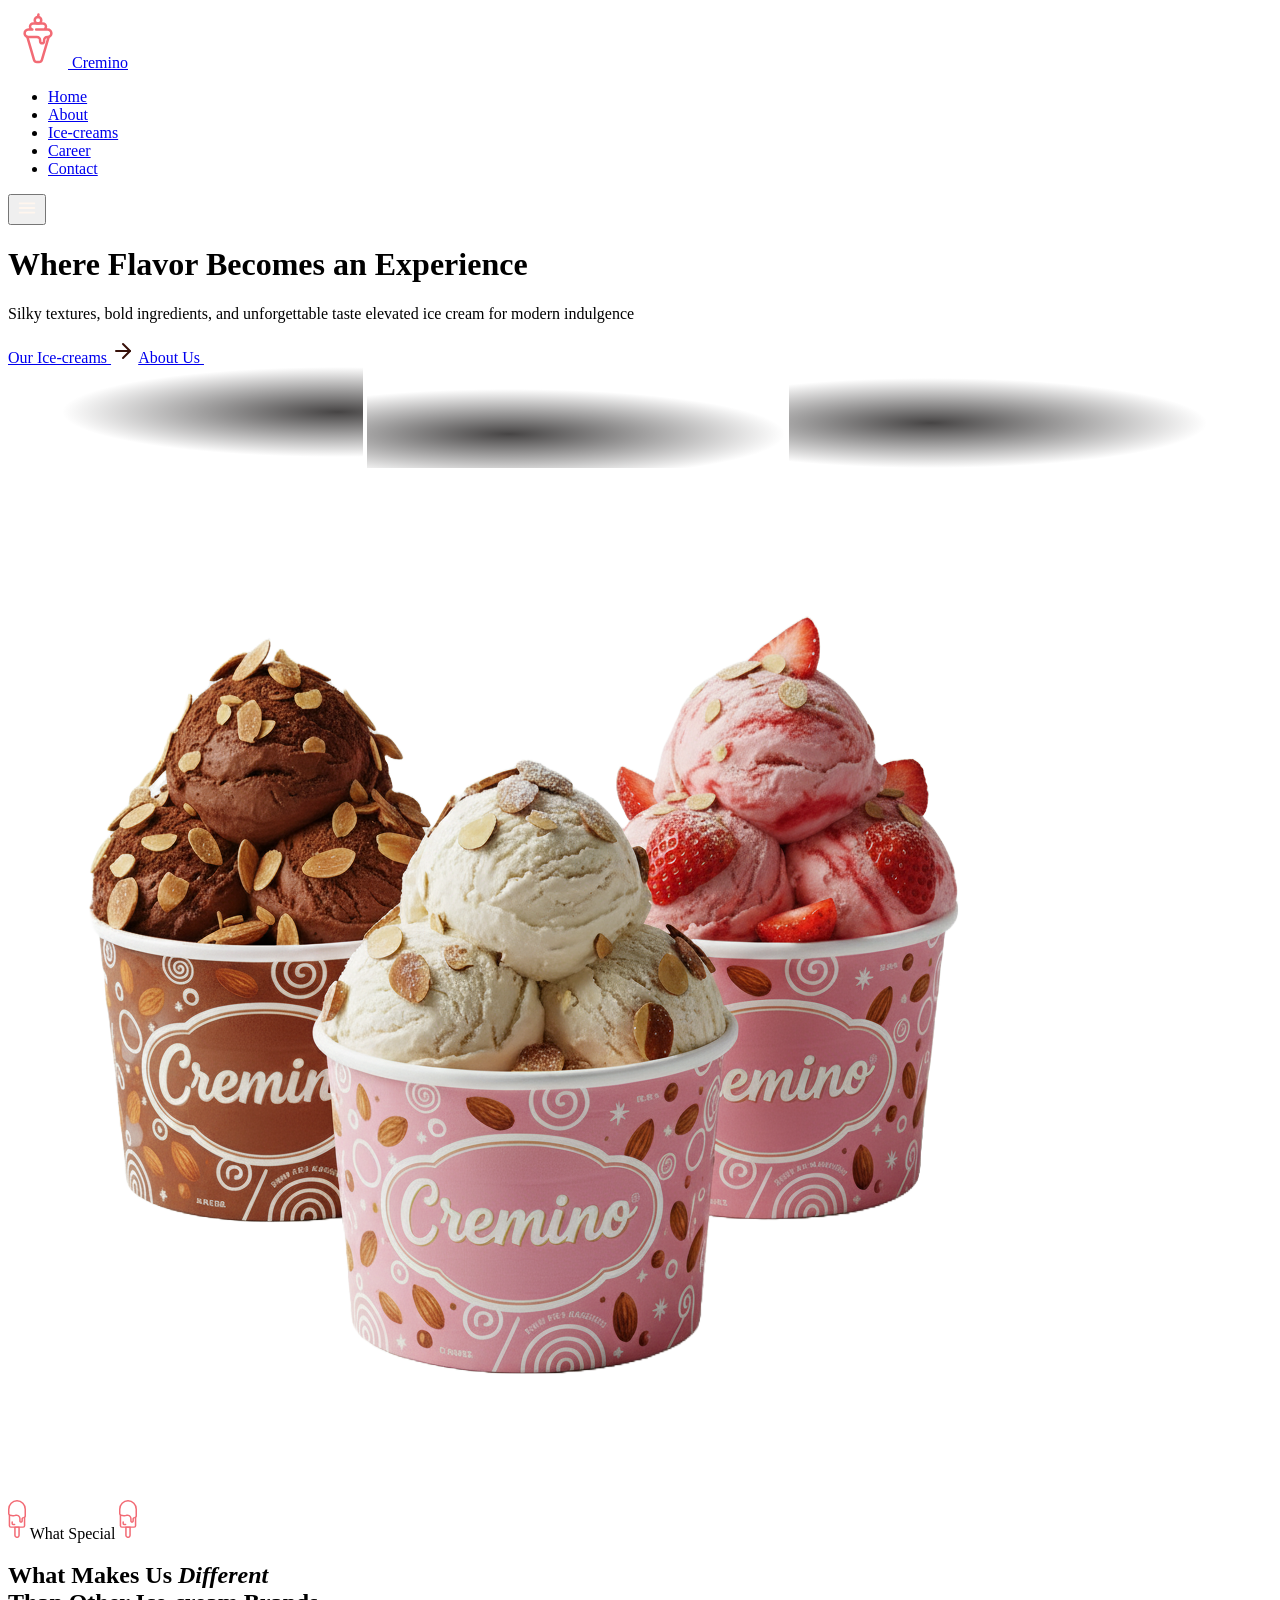
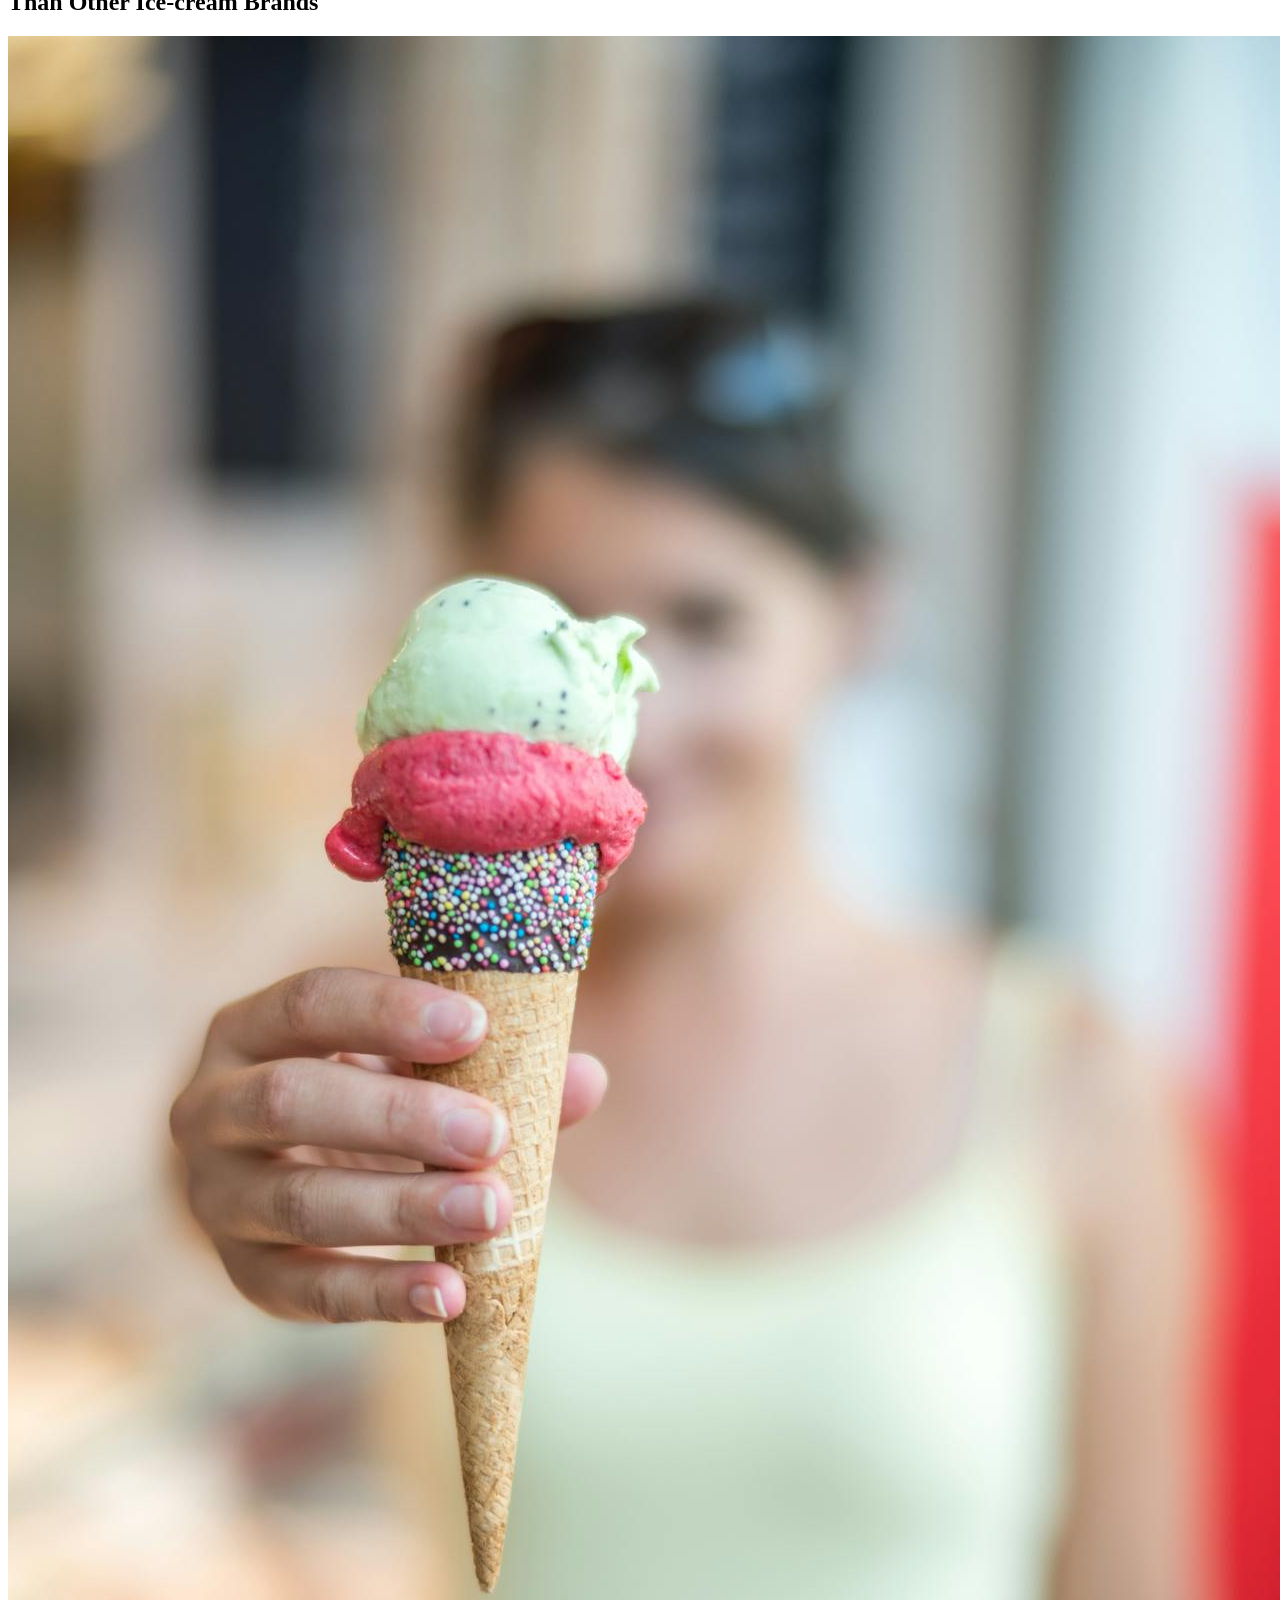
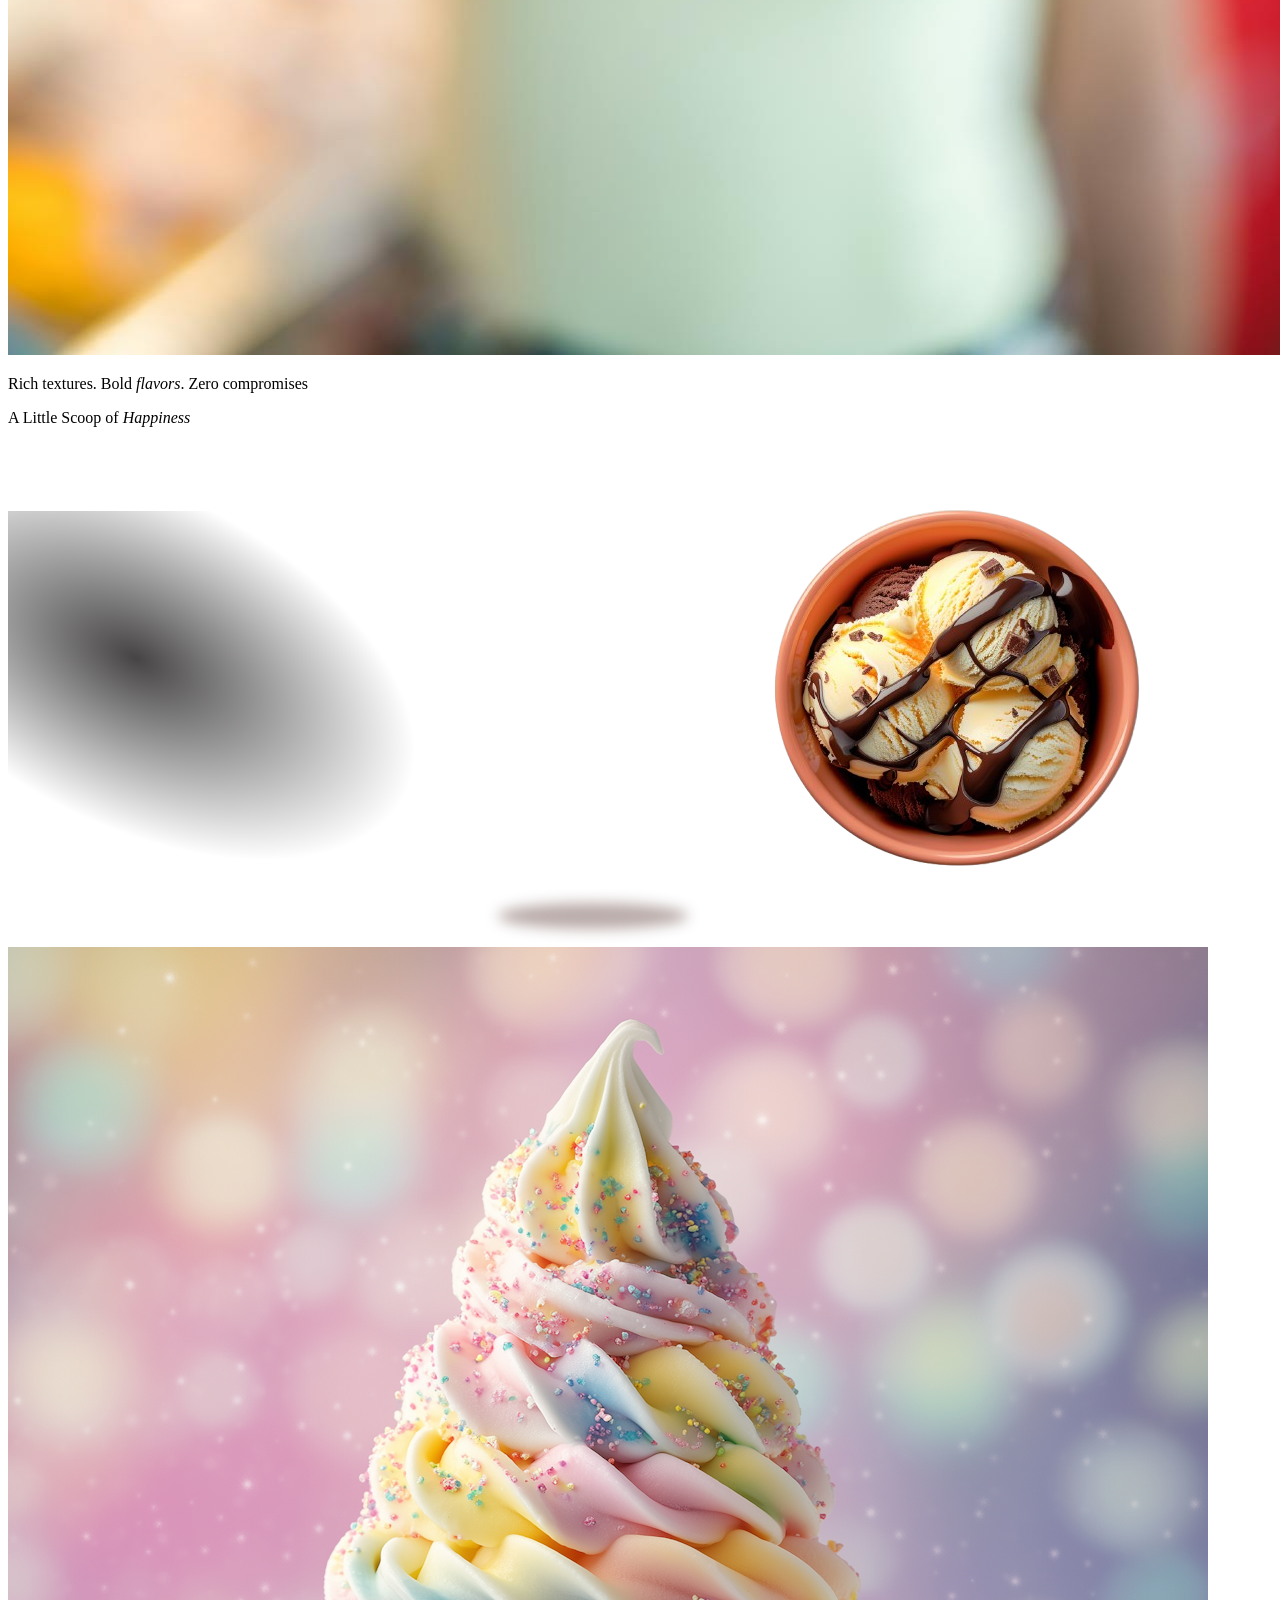
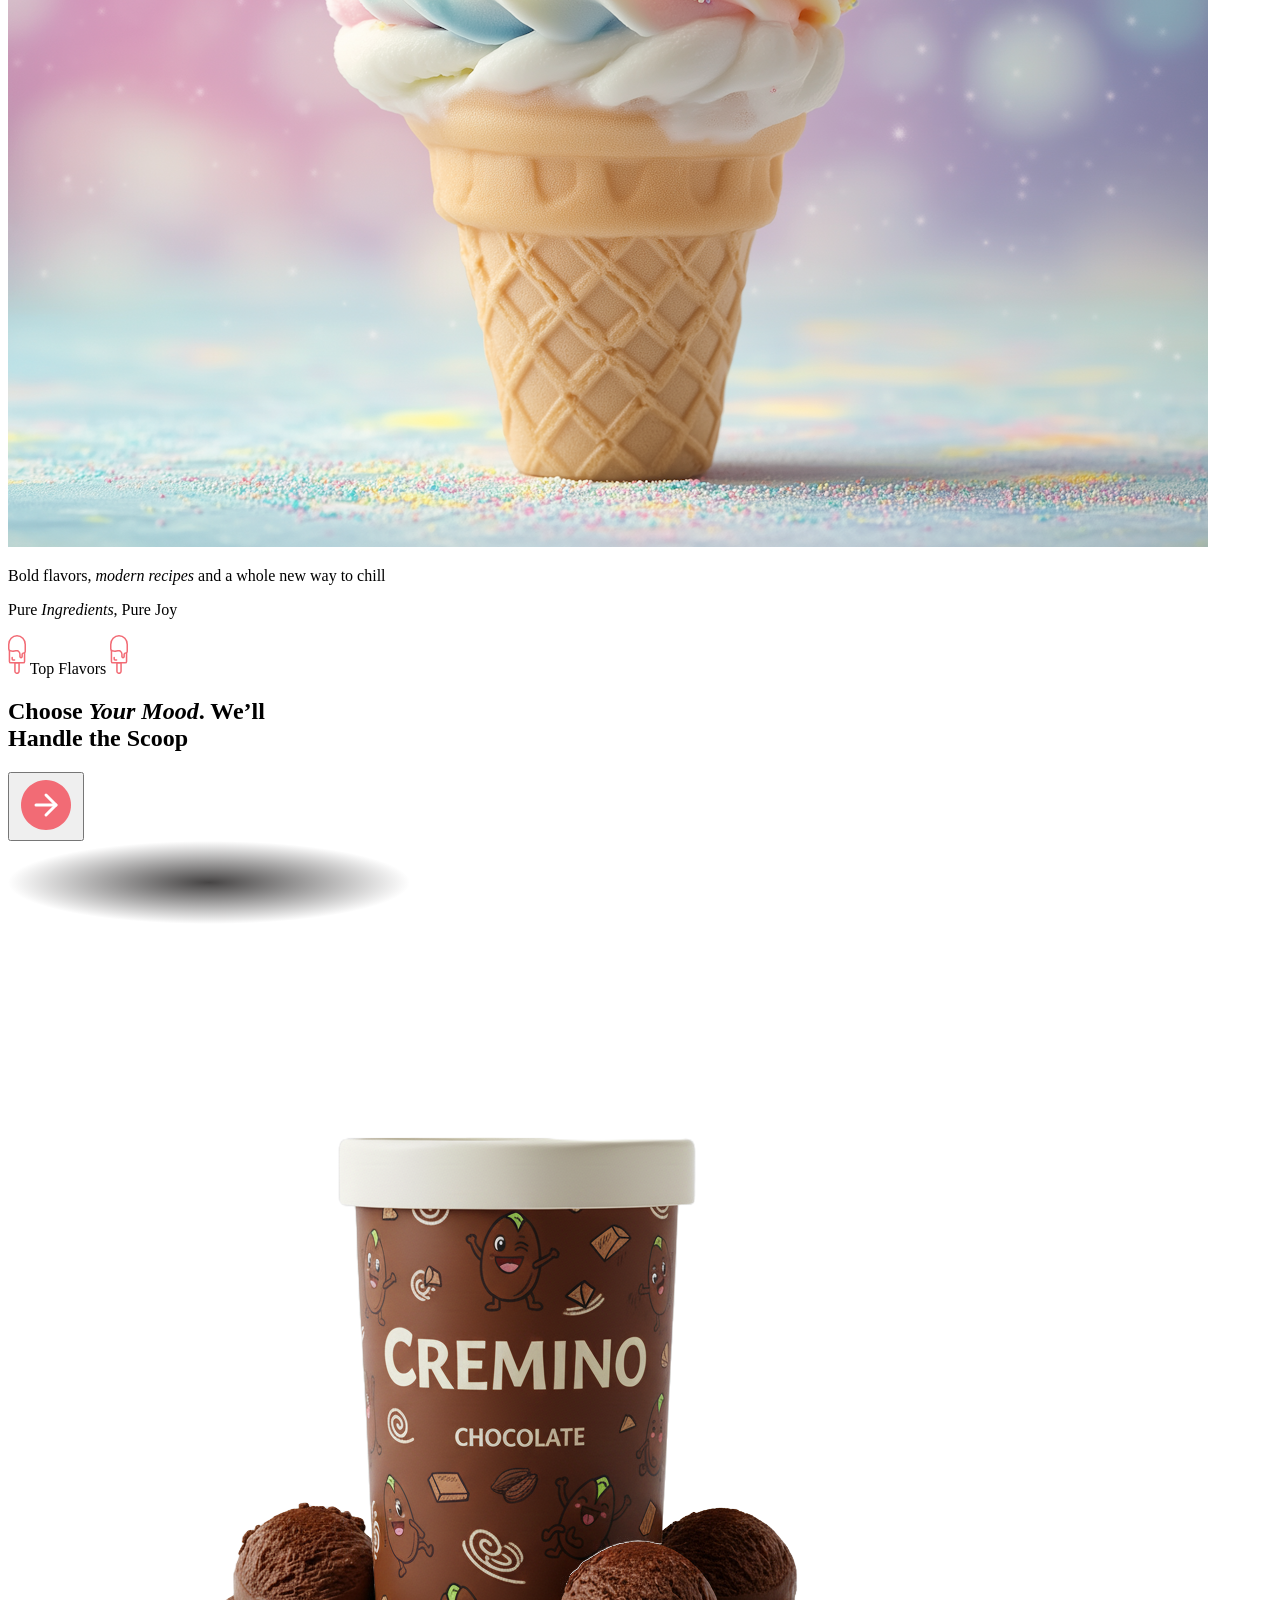
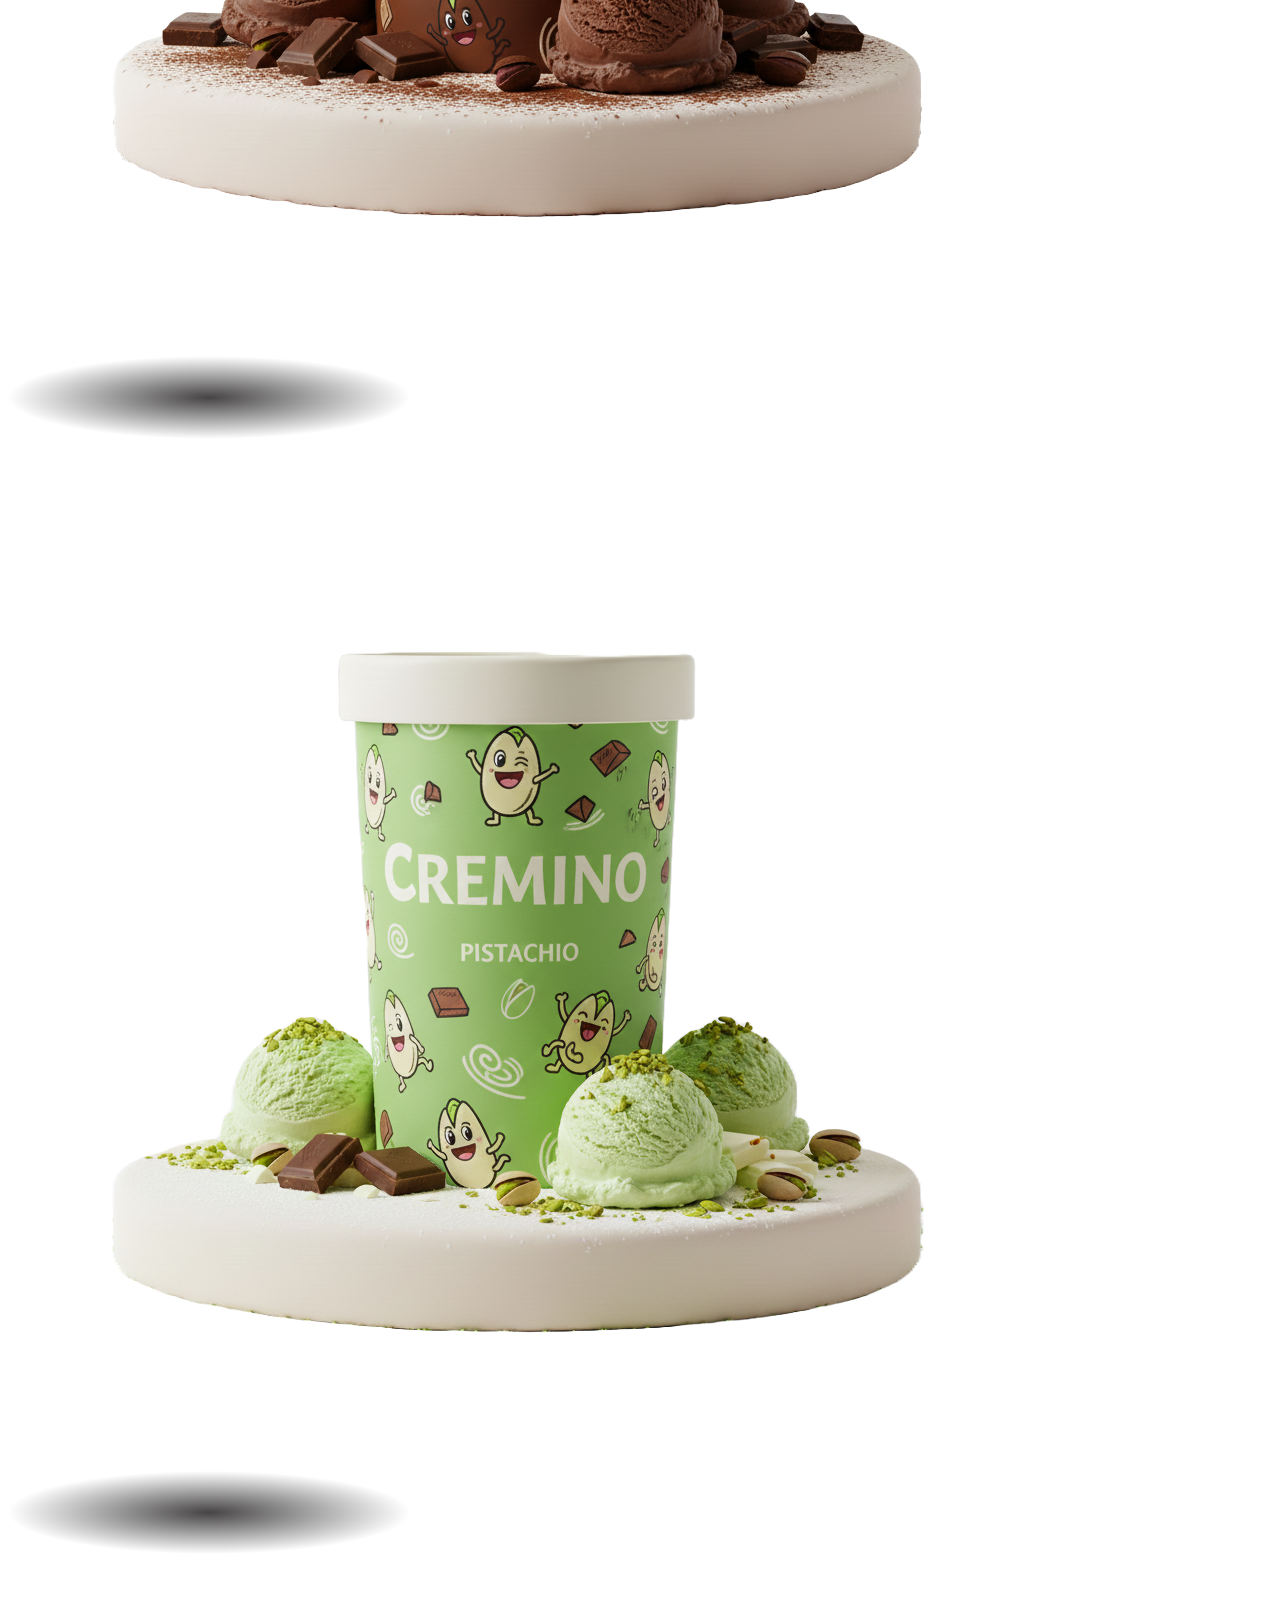
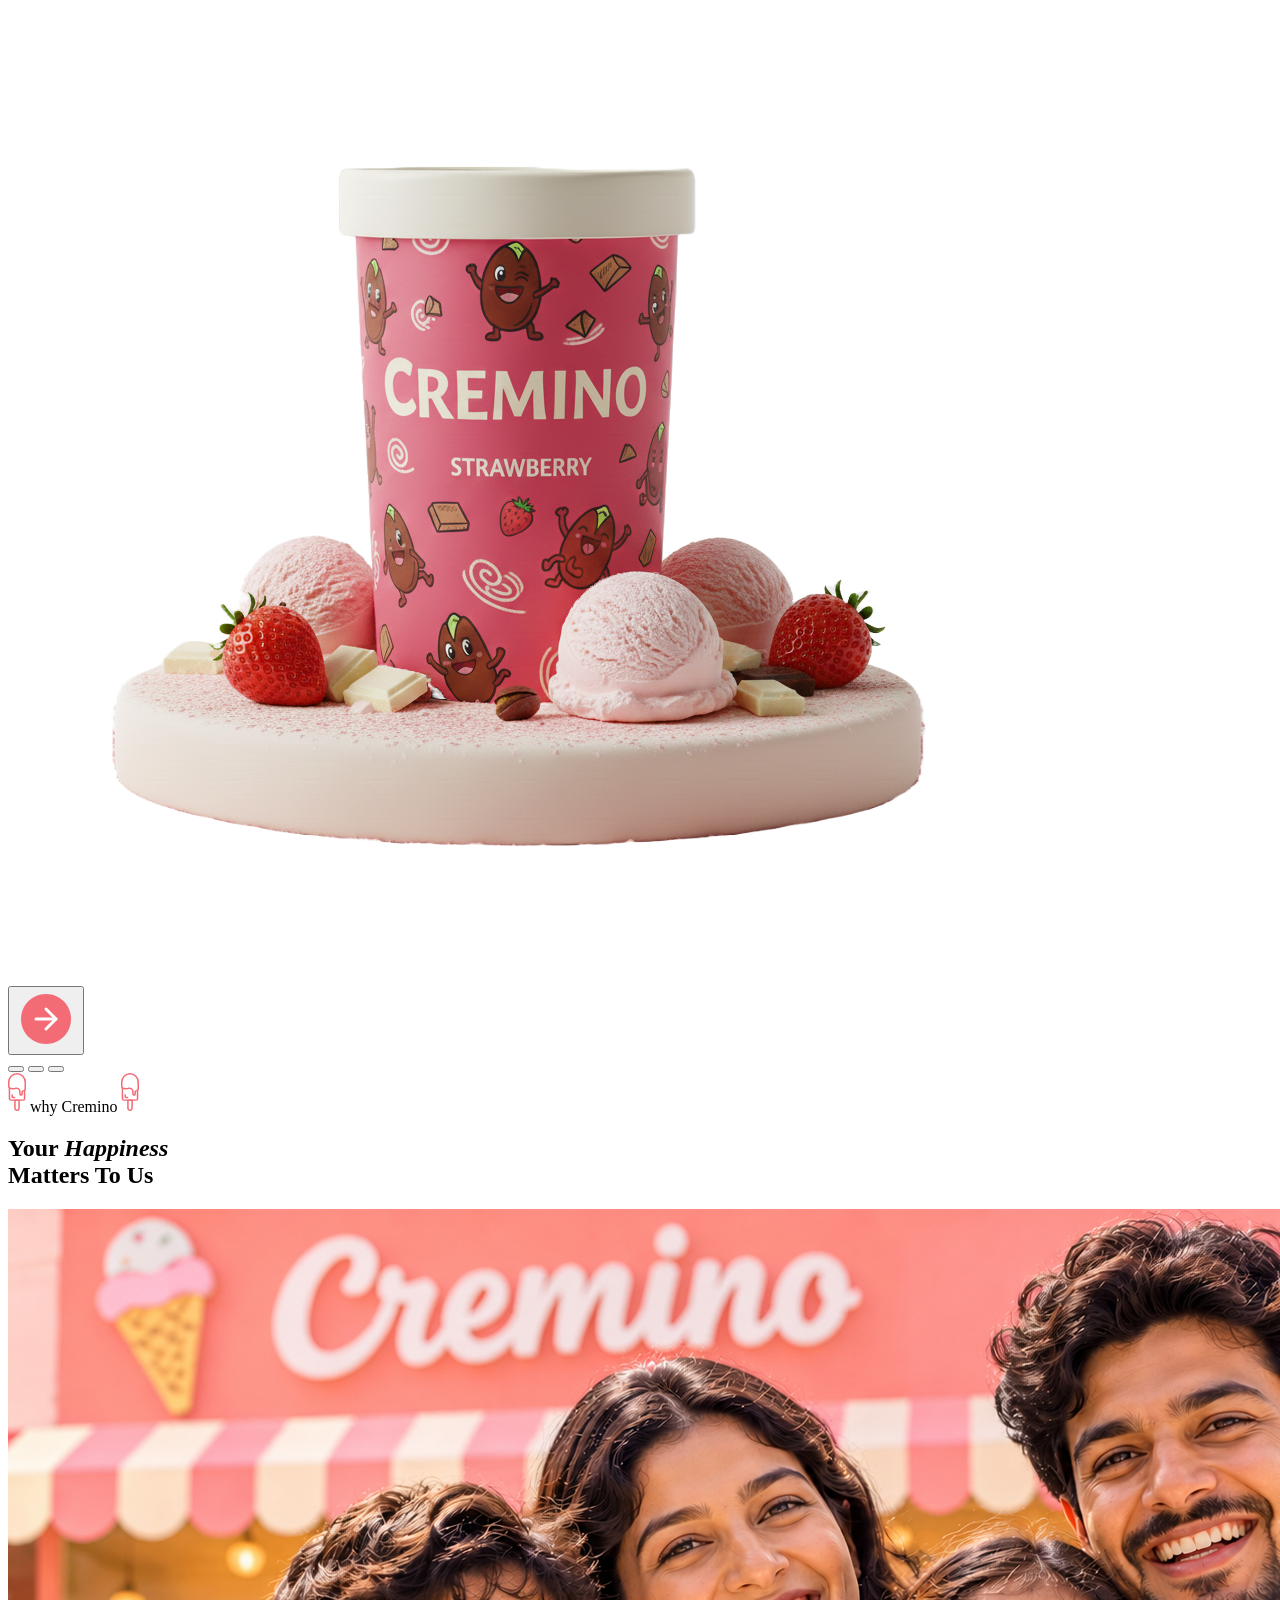
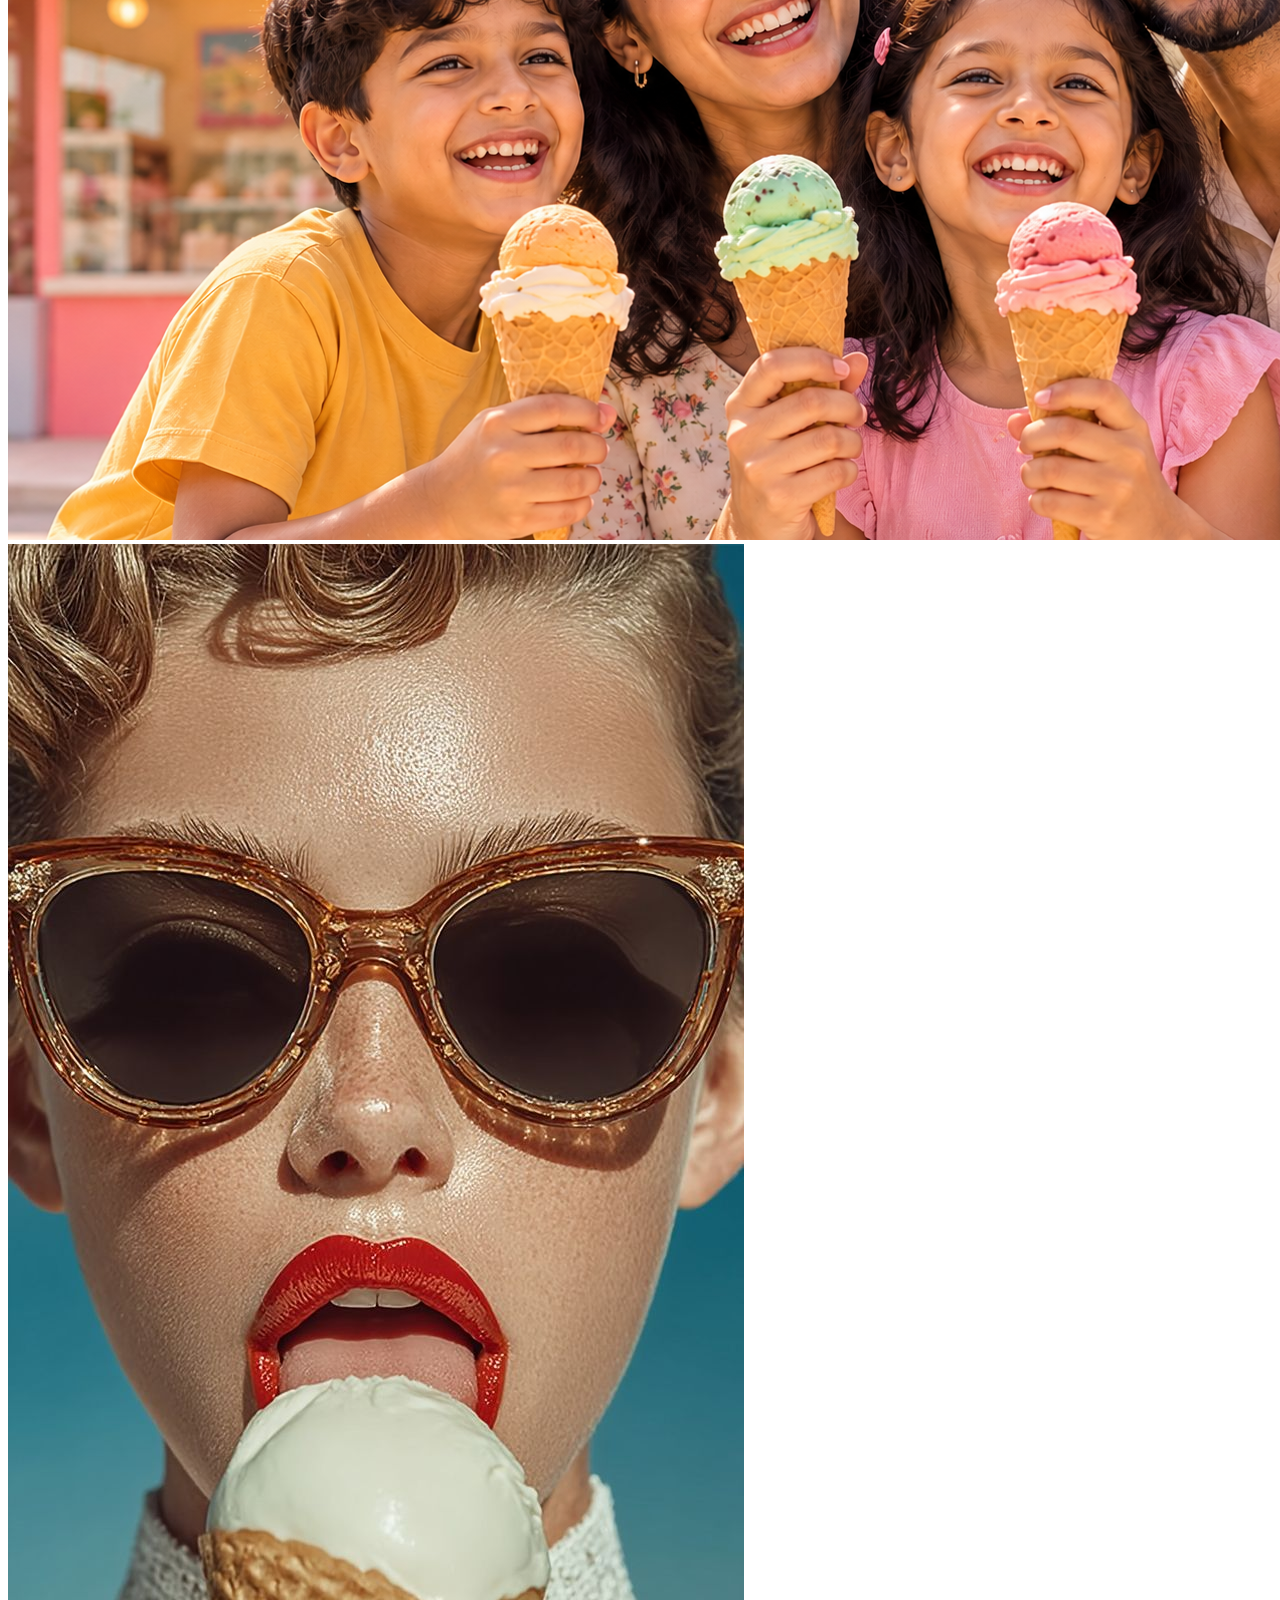
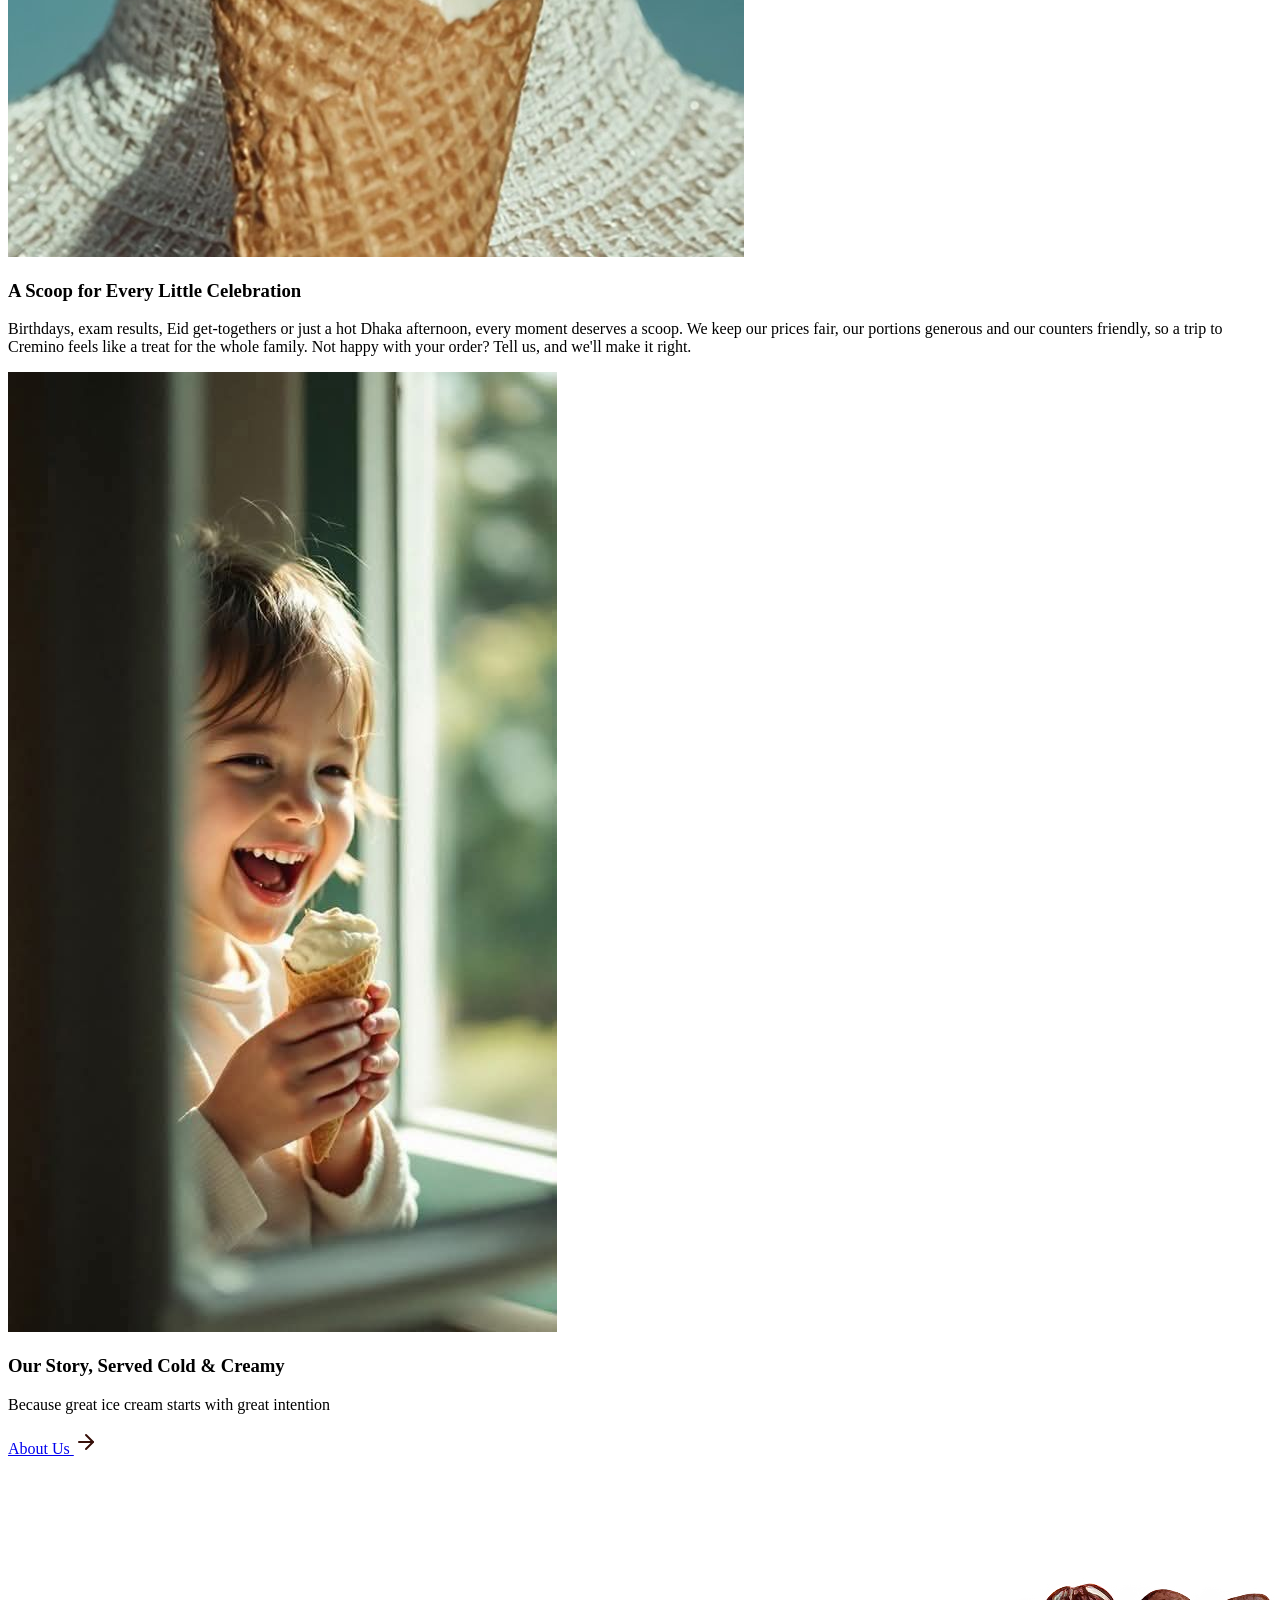
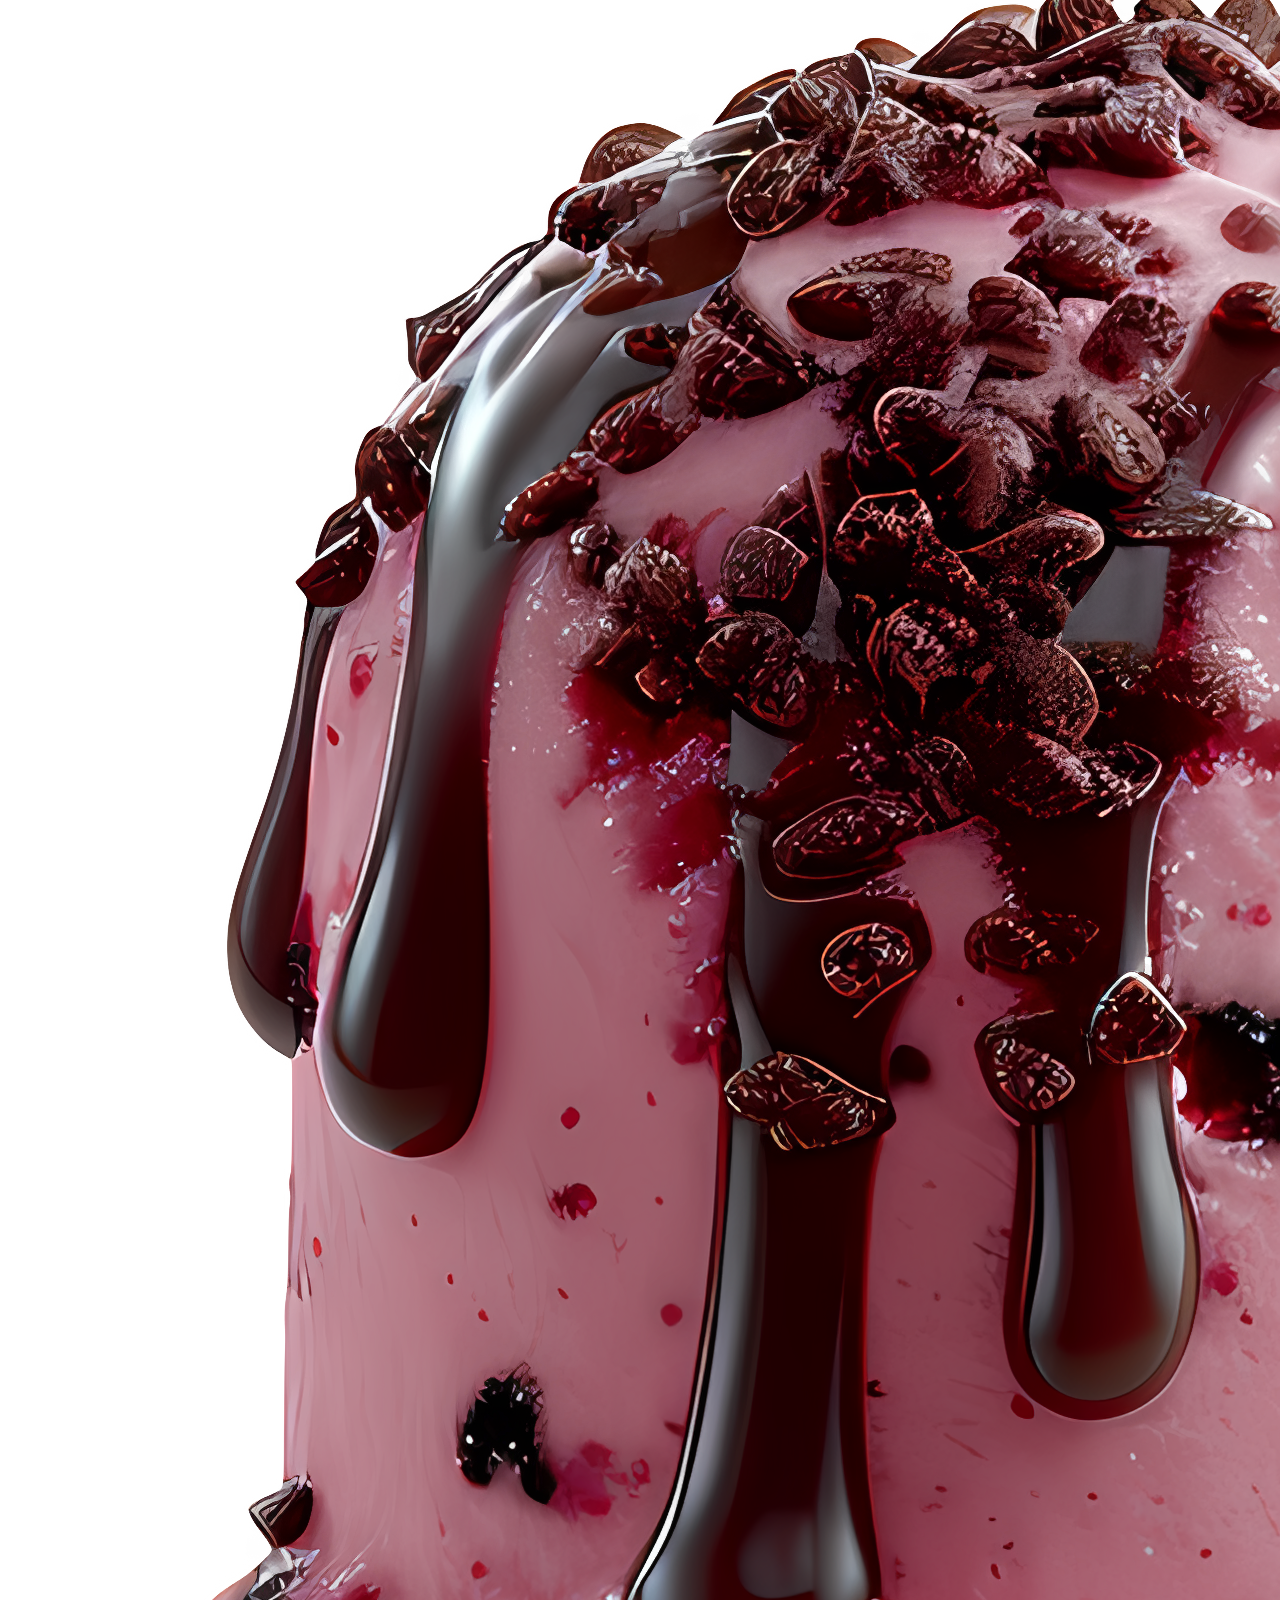
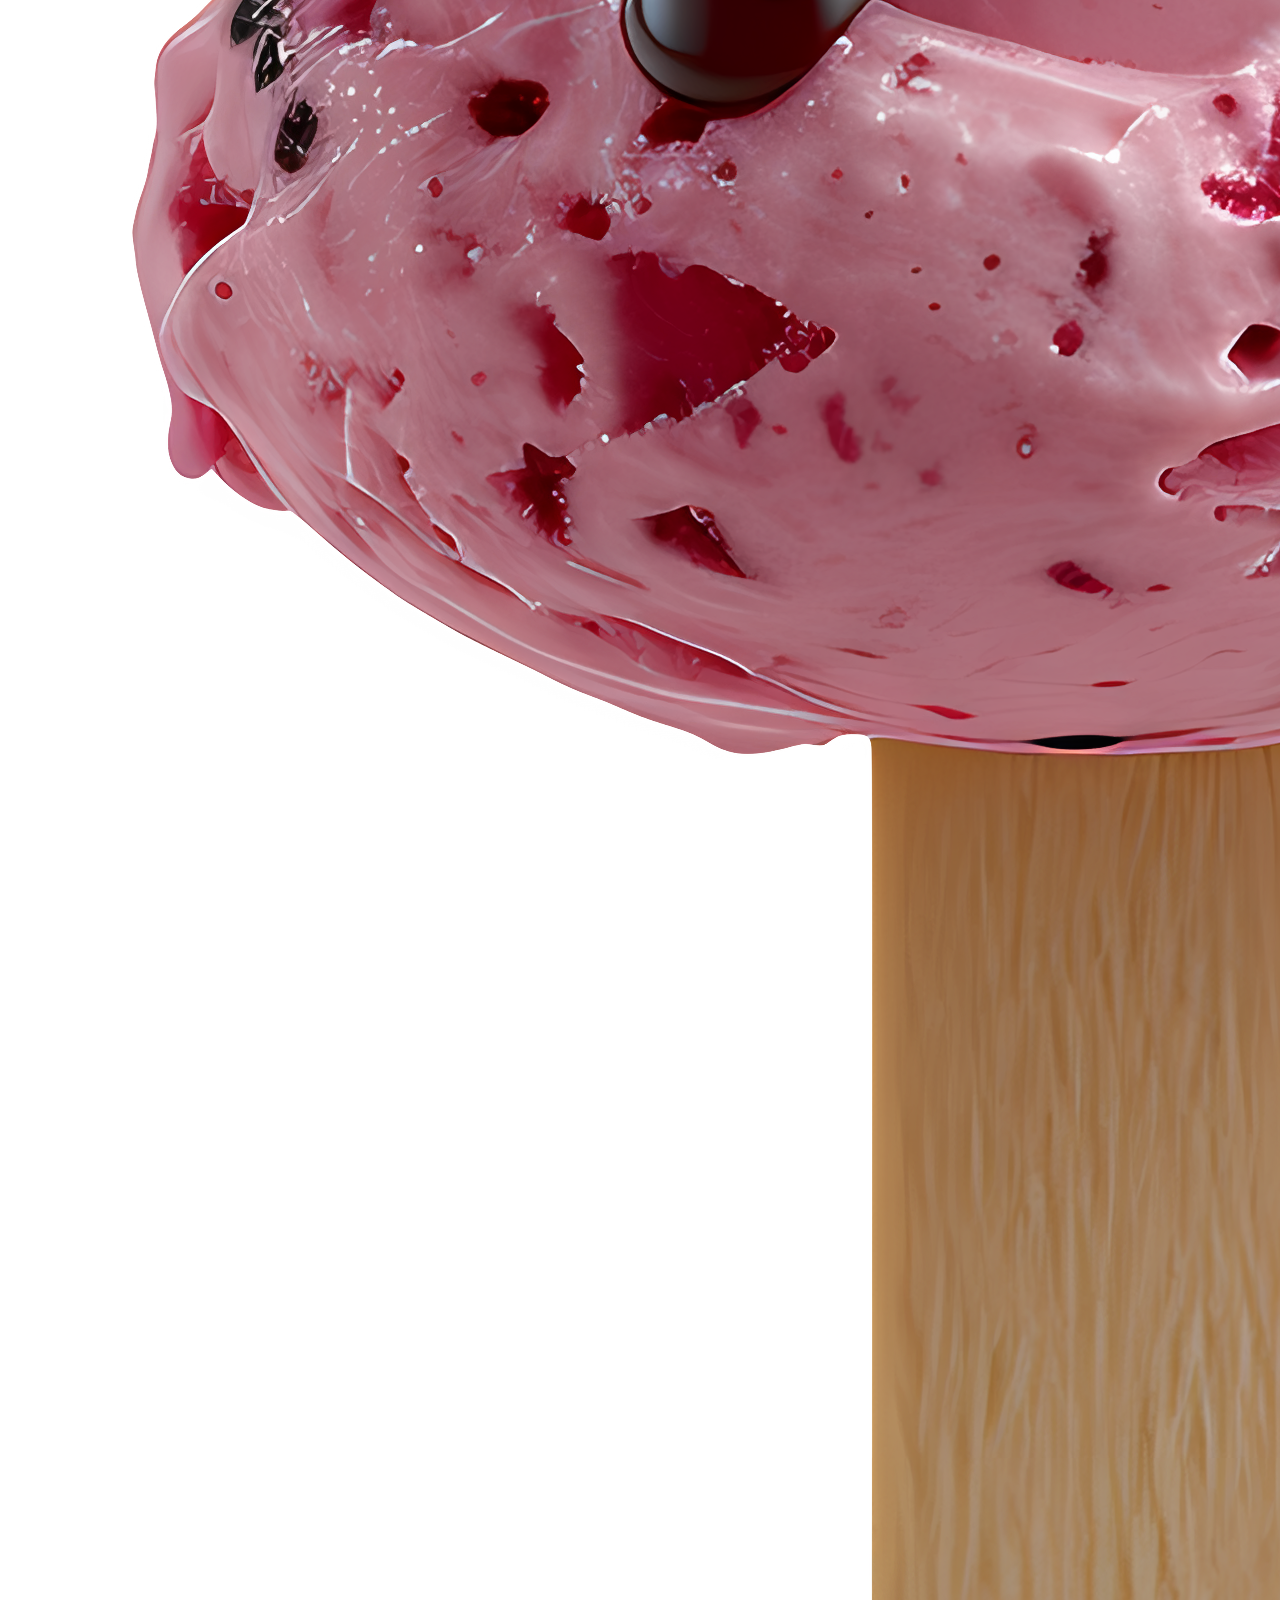
==== index.html @ 57ea5928 "Add files via upload" ====
<!doctype html>
<html lang="en">
<head>
<meta charset="utf-8">
<meta name="viewport" content="width=device-width, initial-scale=1">
<title>Cremino — Where Flavor Becomes an Experience</title>
<meta name="description" content="Small-batch ice cream churned fresh every morning in Dhaka.">
<link rel="preconnect" href="https://fonts.googleapis.com">
<link rel="preconnect" href="https://fonts.gstatic.com" crossorigin>
<link href="https://fonts.googleapis.com/css2?family=Young+Serif&family=Noto+Sans:wght@400;500&family=Plus+Jakarta+Sans:wght@400;600&display=swap" rel="stylesheet">
<link rel="stylesheet" href="styles.css">
</head>
<body>

<!-- ============ HERO ============ -->
<header class="hero">
  <div class="wrap">
    <nav class="nav" aria-label="Main">
      <a class="logo" href="index.html" aria-label="Cremino home">
        <img src="assets/logo-mark.svg" alt="" width="60" height="60">
        <span>Cremino</span>
      </a>
      <ul class="nav-links">
        <li><a href="index.html" class="active" aria-current="page">Home</a></li>
        <li><a href="about.html">About</a></li>
        <li><a href="ice-creams.html">Ice-creams</a></li>
        <li><a href="career.html">Career</a></li>
        <li><a href="#">Contact</a></li>
      </ul>
      <button class="menu-btn" type="button" aria-label="Open menu" aria-expanded="false" aria-controls="mobile-menu">
        <img src="assets/m-icon-menu.svg" alt="" width="22" height="22">
      </button>
    </nav>

    <div class="hero-body">
      <div class="hero-copy">
        <h1>
          <span class="line">Where <span class="hl">Flavor</span></span>
          <span class="line">Becomes an</span>
          <span class="line white">Experience</span>
        </h1>
        <p class="hero-sub">Silky textures, bold ingredients, and unforgettable taste elevated ice cream for modern indulgence</p>
        <div class="hero-ctas">
          <a href="ice-creams.html" class="btn btn-light">Our Ice-creams <img src="assets/icon-arrow-dark.svg" alt="" width="24" height="24"></a>
          <a href="about.html" class="btn btn-ghost">About Us <img src="assets/icon-arrow-white.svg" alt="" width="24" height="24"></a>
        </div>
      </div>
      <div class="hero-visual">
        <img class="hs hs3" src="assets/hero-shadow-3.svg" alt="">
        <img class="hs hs2" src="assets/hero-shadow-2.svg" alt="">
        <img class="hs hs1" src="assets/hero-shadow-1.svg" alt="">
        <div class="hero-img"><img src="assets/hero-tubs.png" alt="Three Cremino tubs: chocolate, vanilla and strawberry"></div>
      </div>
    </div>
  </div>
</header>

<!-- Mobile menu overlay -->
<div class="mobile-menu" id="mobile-menu" hidden>
  <div class="nav">
    <a class="logo" href="index.html" aria-label="Cremino home">
      <img src="assets/logo-mark.svg" alt="" width="36" height="36">
      <span>Cremino</span>
    </a>
    <button class="menu-close" type="button" aria-label="Close menu">
      <img src="assets/m-icon-close.svg" alt="" width="22" height="22">
    </button>
  </div>
  <ul class="mm-links">
    <li><a href="index.html" class="active" aria-current="page"><span><i class="dot"></i>Home</span><img src="assets/m-icon-arrow-pink.svg" alt="" width="22" height="22"></a></li>
    <li><a href="about.html"><span>About</span><img src="assets/m-icon-arrow-dark.svg" alt="" width="22" height="22"></a></li>
    <li><a href="ice-creams.html"><span>Ice-creams</span><img src="assets/m-icon-arrow-dark.svg" alt="" width="22" height="22"></a></li>
    <li><a href="career.html"><span>Career</span><img src="assets/m-icon-arrow-dark.svg" alt="" width="22" height="22"></a></li>
    <li><a href="#"><span>Contact</span><img src="assets/m-icon-arrow-dark.svg" alt="" width="22" height="22"></a></li>
  </ul>
</div>

<main>

<!-- ============ WHAT SPECIAL ============ -->
<section class="special">
  <div class="sec-head">
    <span class="eyebrow">
      <span class="doodle l"><span><img src="assets/doodle-left.svg" alt=""></span></span>
      What Special
      <span class="doodle r"><span><img src="assets/doodle-right.svg" alt=""></span></span>
    </span>
    <h2>What Makes Us <em>Different</em><br class="d-br"> Than Other Ice-cream Brands</h2>
  </div>

  <div class="bento">
    <div class="b-photo b-cone"><img src="assets/bento-cone.png" alt="Girl enjoying a strawberry ice cream cone" loading="lazy"></div>
    <div class="b-tile peach b-rich"><p>Rich textures. Bold <em>flavors</em>. Zero compromises</p></div>
    <div class="b-tile blue b-happy"><p>A Little Scoop of <em>Happiness</em></p></div>
    <div class="b-bowl">
      <img class="blob" src="assets/bowl-blob.svg" alt="">
      <img class="m-shadow" src="assets/m-bowl-shadow.svg" alt="">
      <img class="bowl" src="assets/bento-bowl.png" alt="Chocolate ice cream in a terracotta bowl" loading="lazy">
    </div>
    <div class="b-photo b-rainbow"><img src="assets/bento-rainbow.png" alt="Rainbow soft-serve cone" loading="lazy"></div>
    <div class="b-tile mint b-bold"><p>Bold flavors, <em>modern recipes</em> and a whole new way to chill</p></div>
    <div class="b-tile peach b-pure"><p>Pure <em>Ingredients</em>, Pure Joy</p></div>
  </div>
</section>

<!-- ============ BENEFITS MARQUEE ============ -->
<section class="marquee" aria-label="Why people love Cremino">
  <div class="mq-row a"><div class="mq-track" data-pills></div></div>
  <div class="mq-row b"><div class="mq-track" data-pills data-offset="2"></div></div>
</section>

<!-- ============ TOP FLAVORS ============ -->
<section class="flavors">
  <div class="sec-head">
    <span class="eyebrow">
      <span class="doodle l"><span><img src="assets/doodle-left.svg" alt=""></span></span>
      Top Flavors
      <span class="doodle r"><span><img src="assets/doodle-right.svg" alt=""></span></span>
    </span>
    <h2>Choose <em>Your Mood</em>. We’ll<br class="d-br"> Handle the Scoop</h2>
  </div>

  <div class="carousel">
    <button class="car-arrow prev" type="button" aria-label="Previous flavor"><img src="assets/arrow-circle-left.svg" alt="" width="60" height="60"></button>
    <div class="car-viewport">
      <div class="car-track">
        <div class="tub"><img class="tub-shadow" src="assets/tub-shadow.svg" alt=""><div class="tub-img"><img src="assets/flavor-chocolate.png" alt="Chocolate ice cream tub" loading="lazy"></div></div>
        <div class="tub"><img class="tub-shadow" src="assets/tub-shadow.svg" alt=""><div class="tub-img"><img src="assets/flavor-pistachio.png" alt="Pistachio ice cream tub" loading="lazy"></div></div>
        <div class="tub"><img class="tub-shadow" src="assets/tub-shadow.svg" alt=""><div class="tub-img"><img src="assets/flavor-strawberry.png" alt="Strawberry ice cream tub" loading="lazy"></div></div>
      </div>
    </div>
    <button class="car-arrow next" type="button" aria-label="Next flavor"><img src="assets/arrow-circle-right.svg" alt="" width="60" height="60"></button>
  </div>
  <div class="car-dots" role="tablist" aria-label="Choose flavor">
    <button type="button" class="active" aria-label="Chocolate"></button>
    <button type="button" aria-label="Pistachio"></button>
    <button type="button" aria-label="Strawberry"></button>
  </div>
</section>

<!-- ============ WHY CREMINO ============ -->
<section class="why">
  <div class="sec-head">
    <span class="eyebrow">
      <span class="doodle l"><span><img src="assets/doodle-left.svg" alt=""></span></span>
      why Cremino
      <span class="doodle r"><span><img src="assets/doodle-right.svg" alt=""></span></span>
    </span>
    <h2>Your <em>Happiness</em><br class="d-br"> Matters To Us</h2>
  </div>
  <div class="why-grid">
    <div class="why-family"><img src="assets/why-family.png" alt="Family sharing ice cream at a Cremino counter" loading="lazy"></div>
    <div class="why-side why-sun"><img src="assets/why-sunglasses.png" alt="Woman in sunglasses with an ice cream" loading="lazy"></div>
    <div class="why-card">
      <h3>A Scoop for Every Little Celebration</h3>
      <p>Birthdays, exam results, Eid get-togethers or just a hot Dhaka afternoon, every moment deserves a scoop. We keep our prices fair, our portions generous and our counters friendly, so a trip to Cremino feels like a treat for the whole family. Not happy with your order? Tell us, and we'll make it right.</p>
    </div>
    <div class="why-side why-kid"><img src="assets/why-child.png" alt="Child holding an ice cream cone" loading="lazy"></div>
  </div>
</section>

<!-- ============ EXPLORE CARDS ============ -->
<section class="explore">
  <article class="ex-card blue ex-about">
    <div class="ex-text">
      <h3>Our Story, Served Cold &amp; Creamy</h3>
      <p>Because great ice cream starts with great intention</p>
      <a href="about.html" class="btn btn-light btn-sm">About Us <img src="assets/icon-arrow-dark.svg" alt="" width="24" height="24"></a>
    </div>
    <img class="ex-img" src="assets/explore-about.png" alt="Chocolate-dipped ice cream bar with sprinkles" loading="lazy">
  </article>
  <article class="ex-card peach ex-flavors">
    <div class="ex-text">
      <h3>Every Flavor Has a Personality</h3>
      <p>From bold to classic, there’s a scoop</p>
      <a href="ice-creams.html" class="btn btn-light btn-sm">Flavors <img src="assets/icon-arrow-dark.svg" alt="" width="24" height="24"></a>
    </div>
    <img class="ex-img" src="assets/explore-flavors.png" alt="Smiling girl holding an ice cream cone" loading="lazy">
  </article>
  <article class="ex-card mint ex-contact">
    <div class="ex-text">
      <h3>Say Hello, Stay Sweet</h3>
      <p>Drop us a message and we’ll get back to you soon</p>
      <a href="#" class="btn btn-light btn-sm">Contact <img src="assets/icon-arrow-dark.svg" alt="" width="24" height="24"></a>
    </div>
    <img class="ex-img" src="assets/explore-contact.png" alt="Chocolate ice cream scoops in a cone" loading="lazy">
  </article>
</section>

</main>

<!-- ============ FOOTER ============ -->
<footer class="footer">
  <div class="newsletter">
    <div class="nl-copy">
      <h2>Get New Flavors First</h2>
      <p>Seasonal drops, members-only offers and a free scoop on your birthday. One email a month, no spam.</p>
    </div>
    <form class="nl-form" novalidate>
      <label class="sr-only" for="nl-email">Email address</label>
      <input id="nl-email" type="email" name="email" placeholder="Enter your email address" autocomplete="email" required>
      <button type="submit">Subscribe <img src="assets/icon-arrow-cream.svg" alt="" width="18" height="18"></button>
      <p class="nl-msg" role="status" aria-live="polite"></p>
    </form>
  </div>

  <div class="f-cols">
    <div class="f-brand">
      <a class="logo" href="index.html" aria-label="Cremino home">
        <img src="assets/logo-mark-footer.svg" alt="" width="60" height="60">
        <span>Cremino</span>
      </a>
      <p>Small-batch ice cream churned fresh every morning in Dhaka, with real fruit, fresh milk and no artificial colours.</p>
      <div class="socials">
        <a href="#" aria-label="Facebook"><img src="assets/icon-facebook.svg" alt="" width="20" height="20"></a>
        <a href="#" aria-label="Instagram"><img src="assets/icon-instagram.svg" alt="" width="20" height="20"></a>
        <a href="#" aria-label="YouTube"><img src="assets/icon-youtube.svg" alt="" width="20" height="20"></a>
      </div>
    </div>

    <div class="f-col open">
      <h3><button type="button" class="acc" aria-expanded="true">Explore <img src="assets/m-icon-chevron-down.svg" alt="" width="20" height="20"></button></h3>
      <ul>
        <li><a href="index.html">Home</a></li>
        <li><a href="about.html">About Us</a></li>
        <li><a href="ice-creams.html">Flavors</a></li>
        <li><a href="career.html">Career</a></li>
        <li><a href="#">Contact</a></li>
      </ul>
    </div>
    <div class="f-col">
      <h3><button type="button" class="acc" aria-expanded="false">Help <img src="assets/m-icon-chevron-down.svg" alt="" width="20" height="20"></button></h3>
      <ul>
        <li><a href="#">FAQs</a></li>
        <li><a href="#">Delivery areas</a></li>
        <li><a href="#">Party &amp; bulk orders</a></li>
        <li><a href="#">Privacy policy</a></li>
      </ul>
    </div>
    <div class="f-col f-visit">
      <h3><button type="button" class="acc" aria-expanded="false">Visit Us <img src="assets/m-icon-chevron-down.svg" alt="" width="20" height="20"></button></h3>
      <ul>
        <li><img src="assets/icon-pin.svg" alt="" width="18" height="18">Dhanmondi, Dhaka</li>
        <li><img src="assets/icon-clock.svg" alt="" width="18" height="18">Open daily, 11 AM – 11 PM</li>
        <li><img src="assets/icon-mail.svg" alt="" width="18" height="18"><a href="mailto:hello@cremino.com.bd">hello@cremino.com.bd</a></li>
      </ul>
    </div>
  </div>

  <div class="f-bottom">
    <p class="copy">© 2026 Cremino. All rights reserved.</p>
    <div class="f-bottom-right">
      <p>We accept bKash, Nagad &amp; cards</p>
      <button type="button" class="to-top">Back to top <img src="assets/icon-chevron-up.svg" alt="" width="16" height="16"></button>
    </div>
  </div>
</footer>

<script src="script.js"></script>
</body>
</html>
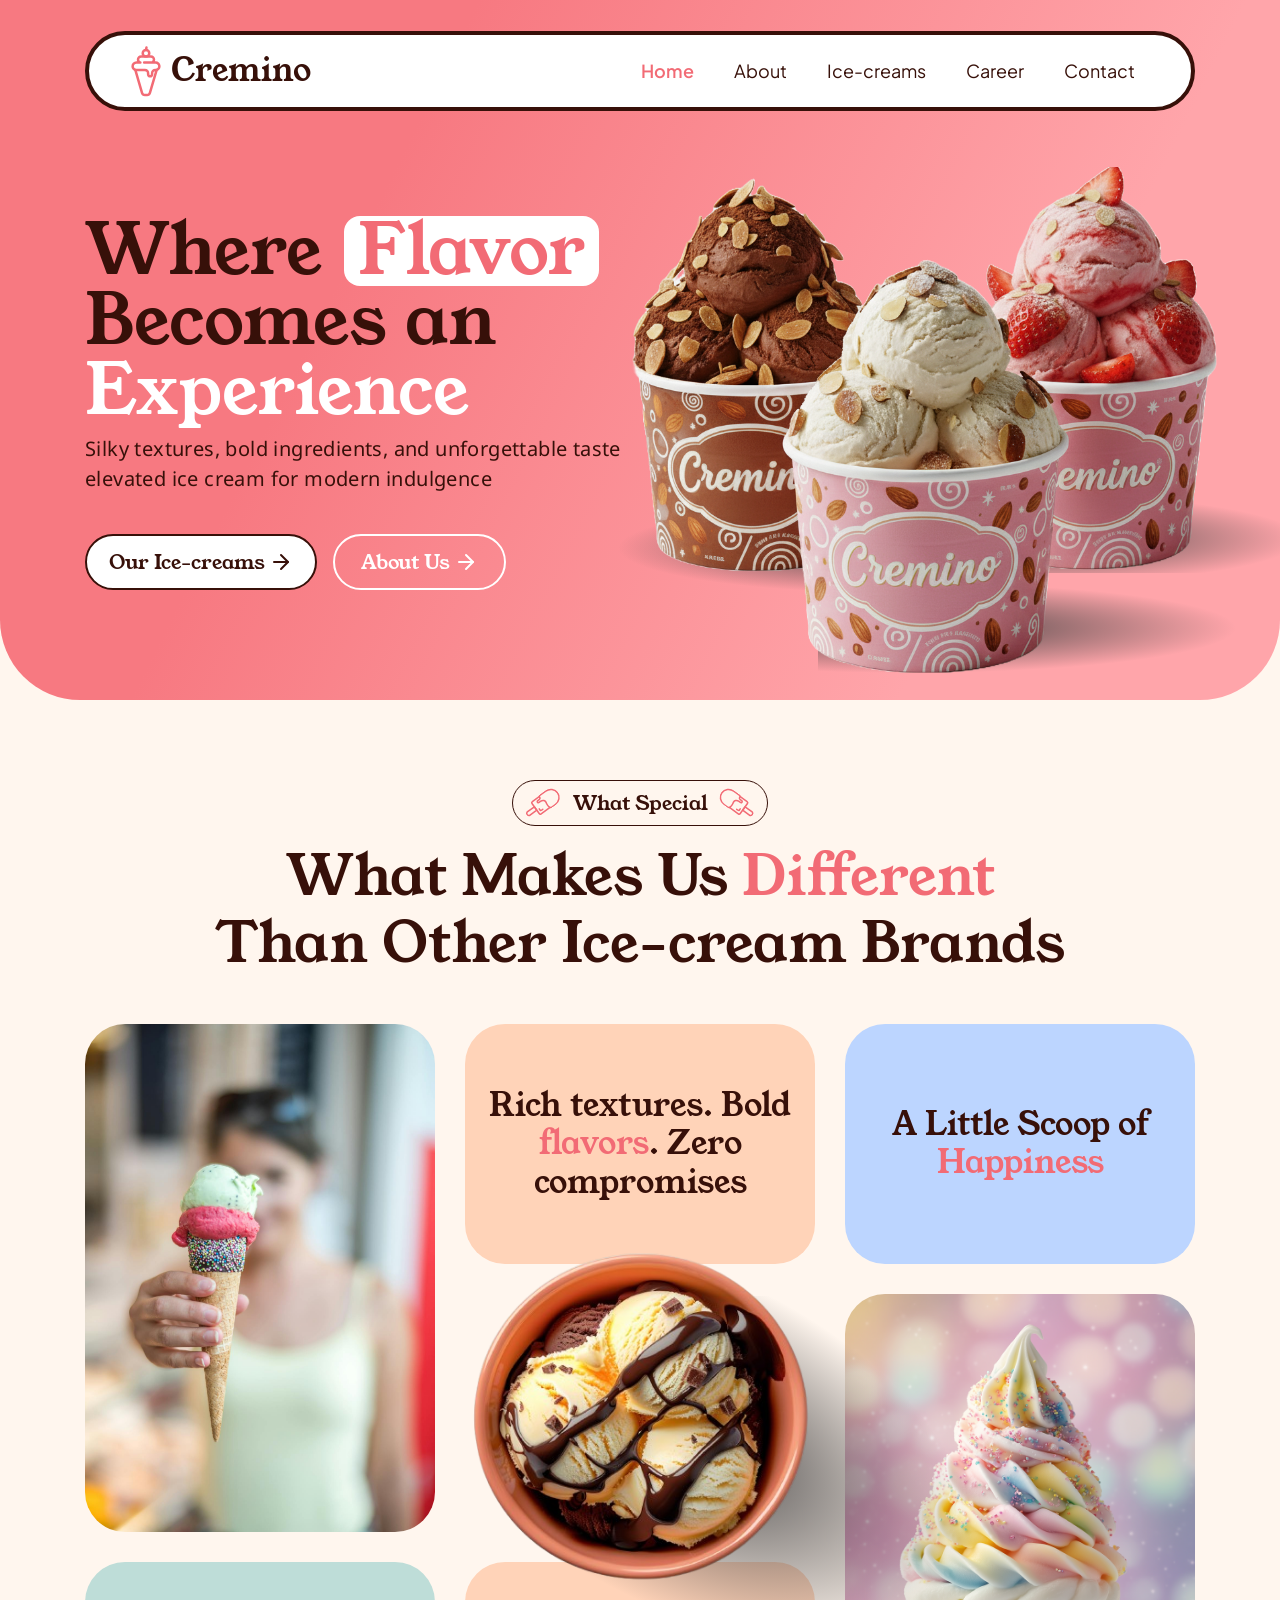
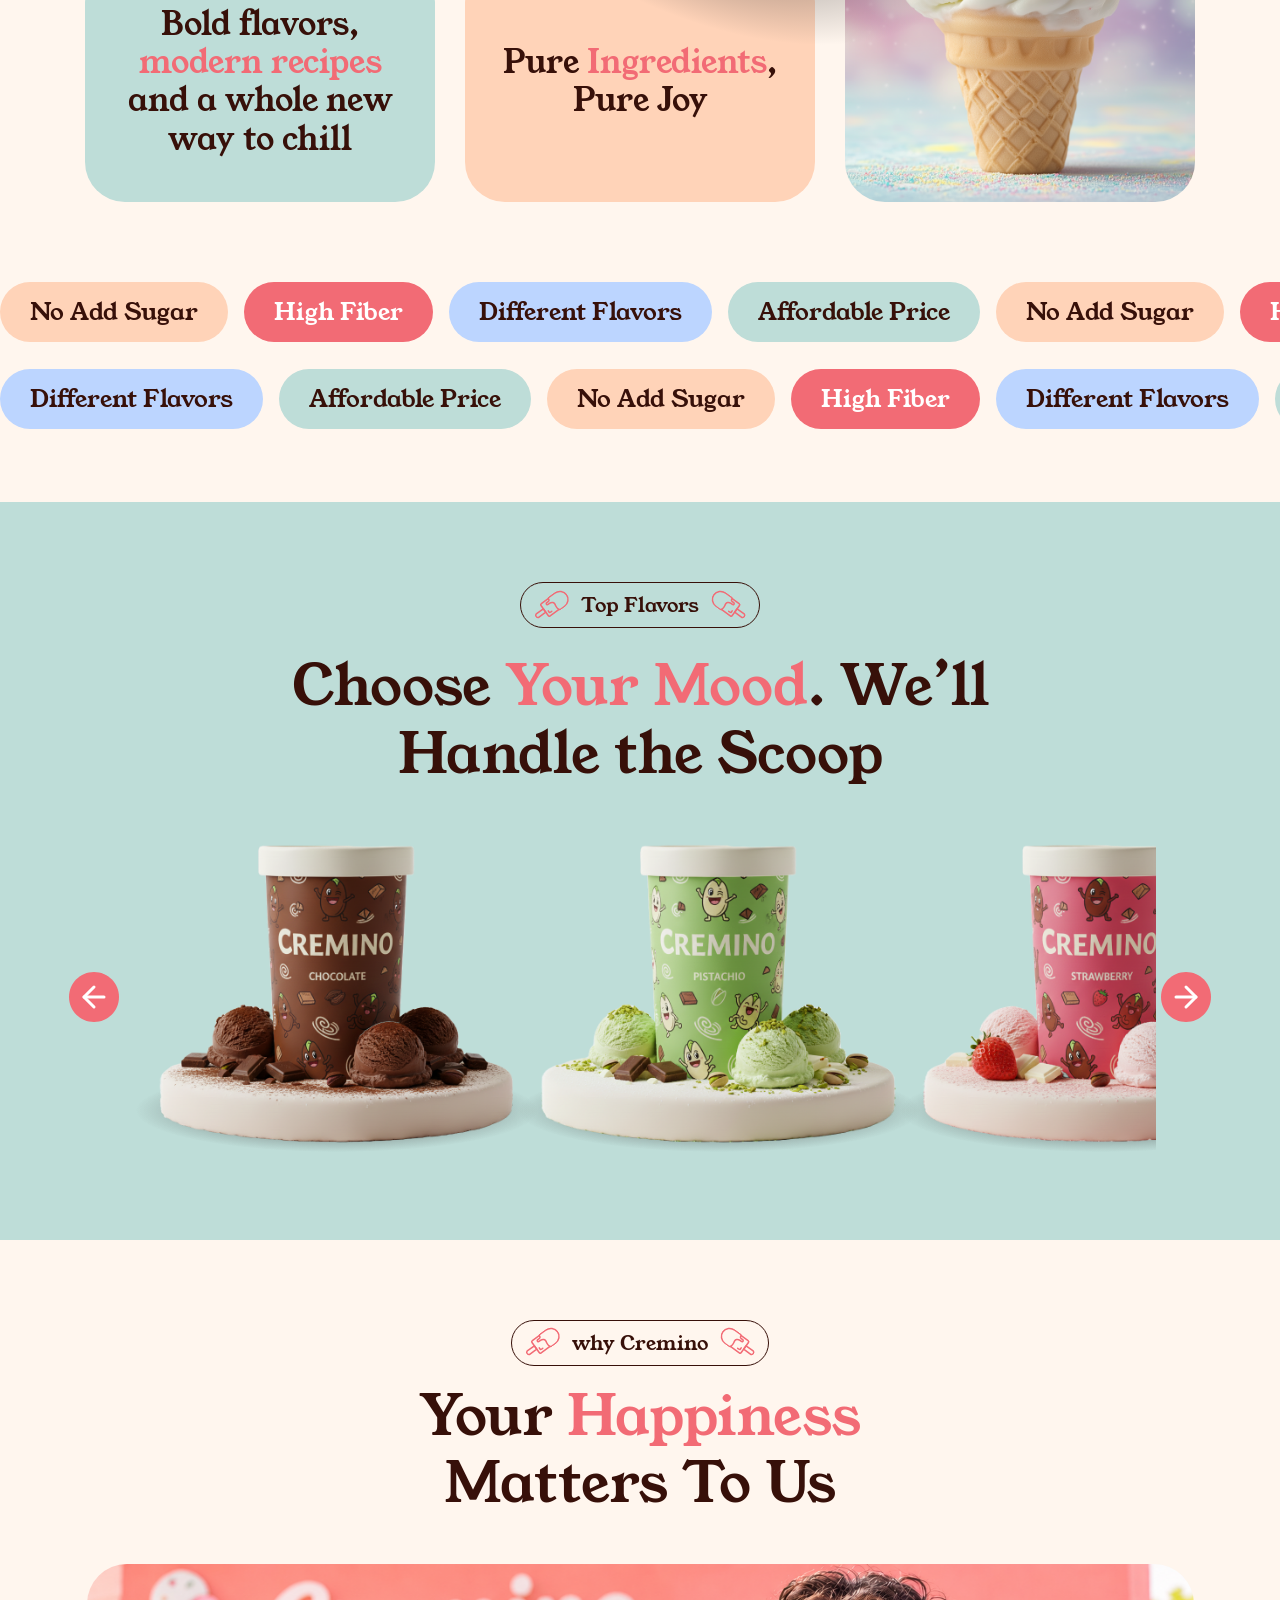
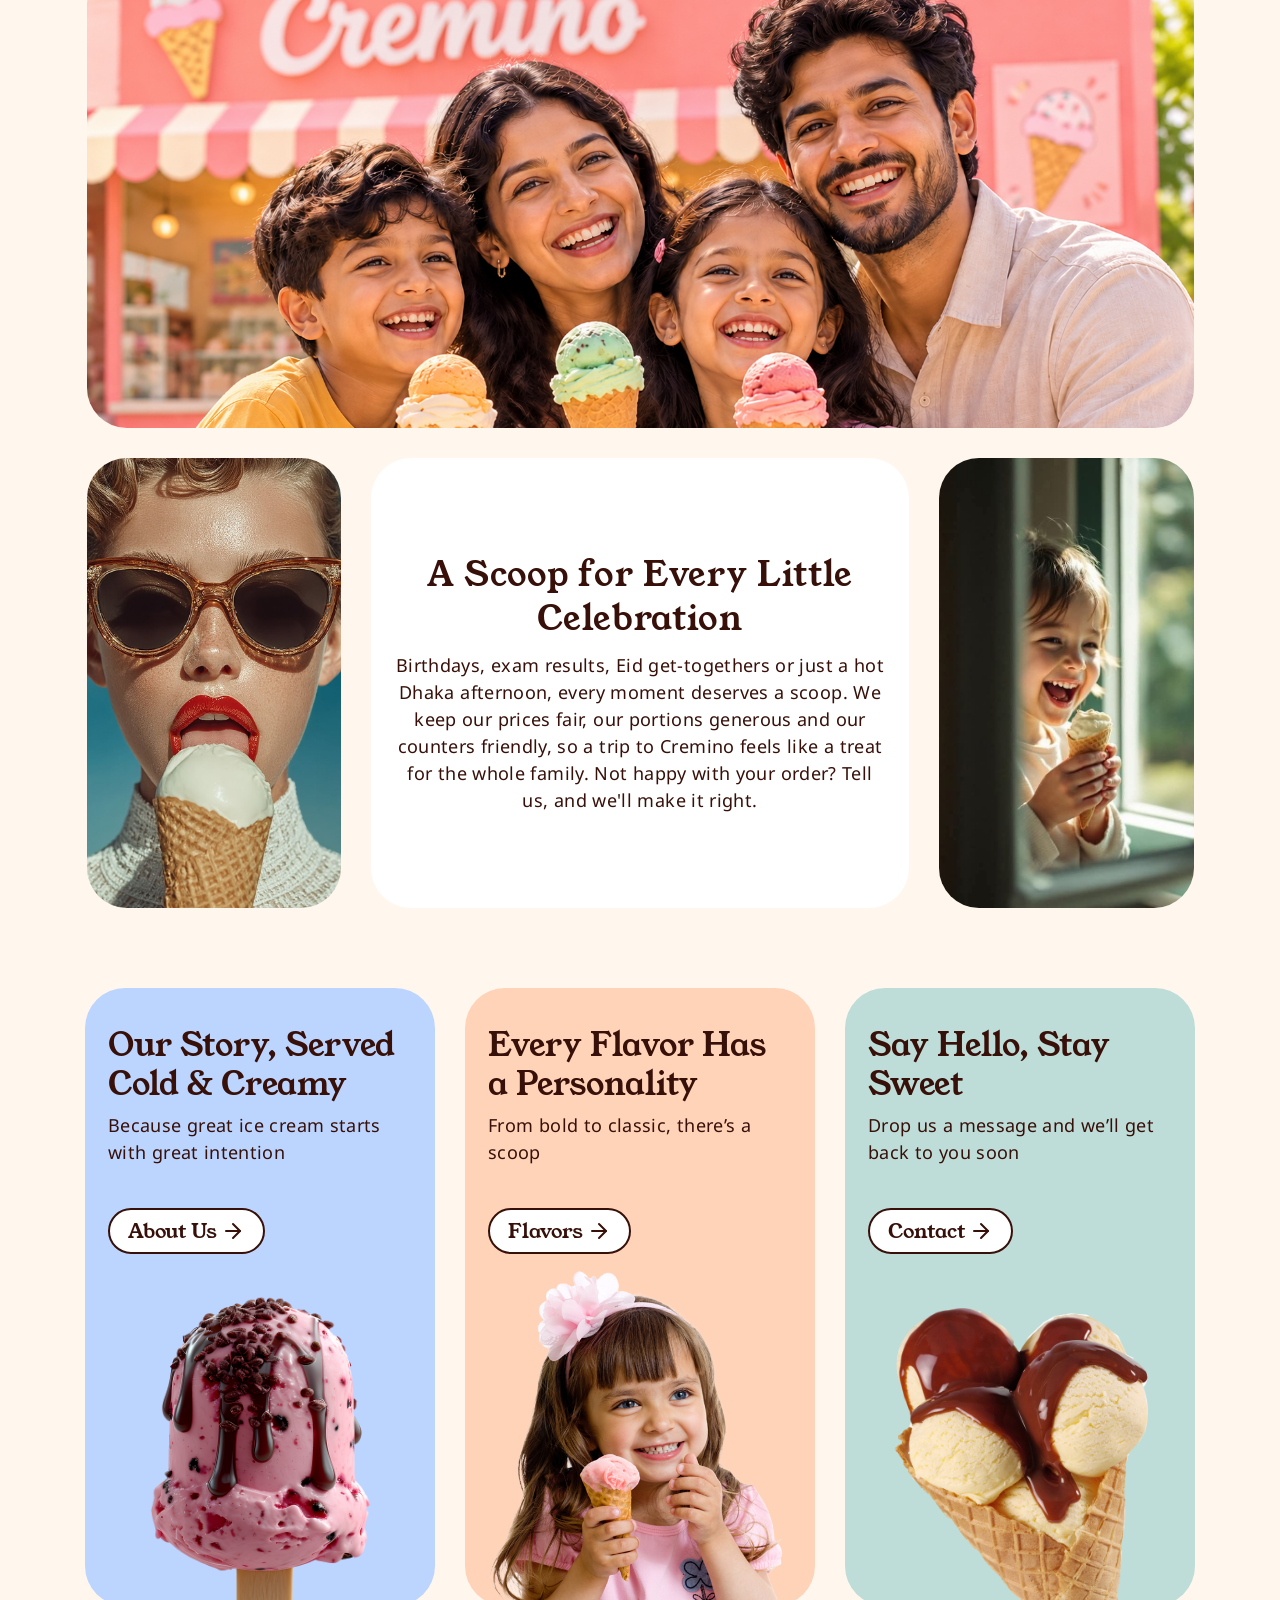
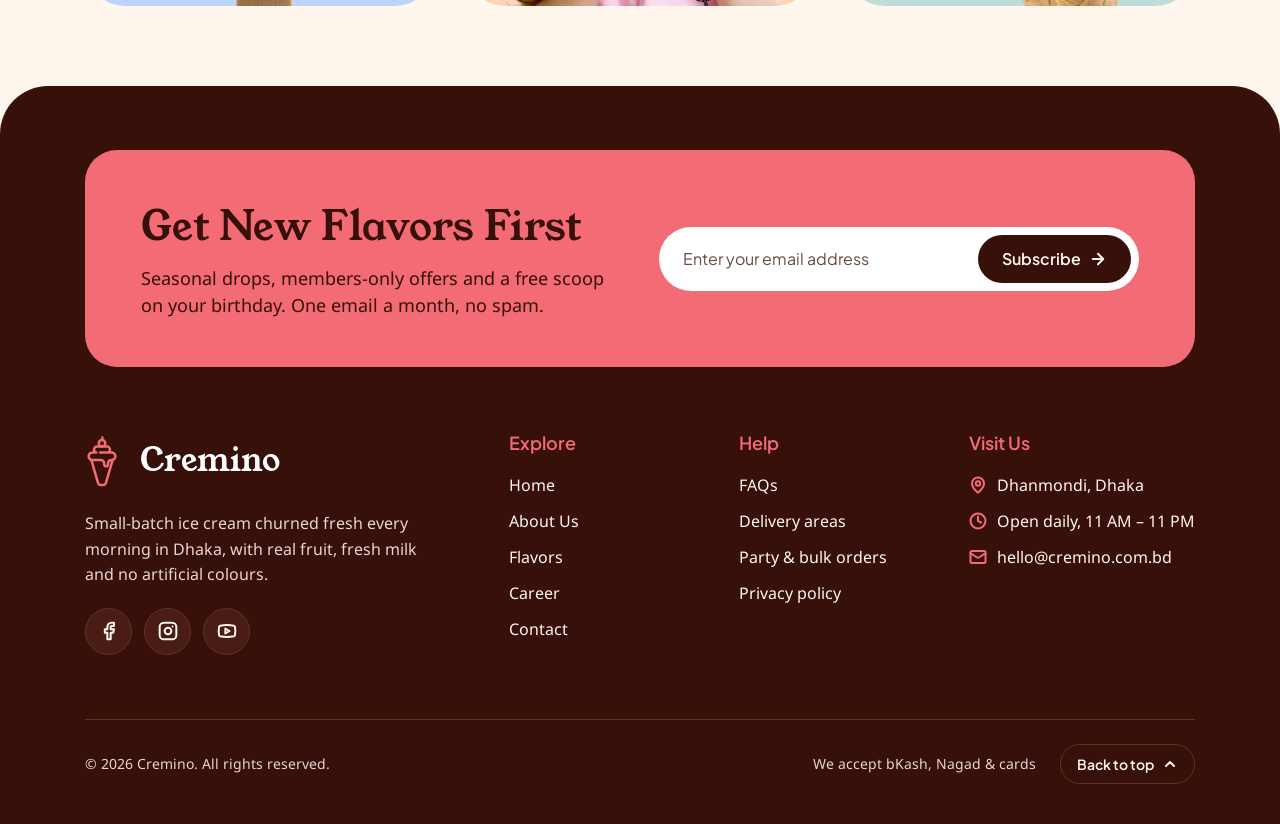
==== commit a8db9305: "Add files via upload" ====
--- a/index.html
+++ b/index.html
@@ -11,9 +11,12 @@
 <link rel="stylesheet" href="styles.css">
 </head>
 <body>
+<!-- pin-track/pin-page: on desktop the page holds still for one screen of scrolling while the hero animates -->
+<div class="pin-track">
+<div class="pin-page">
 
 <!-- ============ HERO ============ -->
-<header class="hero">
+<header class="hero hero-anim">
   <div class="wrap">
     <nav class="nav" aria-label="Main">
       <a class="logo" href="index.html" aria-label="Cremino home">
@@ -25,7 +28,7 @@
         <li><a href="about.html">About</a></li>
         <li><a href="ice-creams.html">Ice-creams</a></li>
         <li><a href="career.html">Career</a></li>
-        <li><a href="#">Contact</a></li>
+        <li><a href="contact.html">Contact</a></li>
       </ul>
       <button class="menu-btn" type="button" aria-label="Open menu" aria-expanded="false" aria-controls="mobile-menu">
         <img src="assets/m-icon-menu.svg" alt="" width="22" height="22">
@@ -53,6 +56,12 @@
       </div>
     </div>
   </div>
+
+  <!-- Second hero scene, revealed by scrolling (desktop and tablet only) -->
+  <div class="hero-alt">
+    <p class="hero-alt-title">Whatever your age,<br><span class="white">Cremino</span> ice-cream makes you happy</p>
+    <img class="hero-kids" src="assets/hero-kids.png" alt="Three laughing children eating Cremino ice cream from pink cups" width="2340" height="900">
+  </div>
 </header>
 
 <!-- Mobile menu overlay -->
@@ -71,7 +80,7 @@
     <li><a href="about.html"><span>About</span><img src="assets/m-icon-arrow-dark.svg" alt="" width="22" height="22"></a></li>
     <li><a href="ice-creams.html"><span>Ice-creams</span><img src="assets/m-icon-arrow-dark.svg" alt="" width="22" height="22"></a></li>
     <li><a href="career.html"><span>Career</span><img src="assets/m-icon-arrow-dark.svg" alt="" width="22" height="22"></a></li>
-    <li><a href="#"><span>Contact</span><img src="assets/m-icon-arrow-dark.svg" alt="" width="22" height="22"></a></li>
+    <li><a href="contact.html"><span>Contact</span><img src="assets/m-icon-arrow-dark.svg" alt="" width="22" height="22"></a></li>
   </ul>
 </div>
 
@@ -181,7 +190,7 @@
     <div class="ex-text">
       <h3>Say Hello, Stay Sweet</h3>
       <p>Drop us a message and we’ll get back to you soon</p>
-      <a href="#" class="btn btn-light btn-sm">Contact <img src="assets/icon-arrow-dark.svg" alt="" width="24" height="24"></a>
+      <a href="contact.html" class="btn btn-light btn-sm">Contact <img src="assets/icon-arrow-dark.svg" alt="" width="24" height="24"></a>
     </div>
     <img class="ex-img" src="assets/explore-contact.png" alt="Chocolate ice cream scoops in a cone" loading="lazy">
   </article>
@@ -225,7 +234,7 @@
         <li><a href="about.html">About Us</a></li>
         <li><a href="ice-creams.html">Flavors</a></li>
         <li><a href="career.html">Career</a></li>
-        <li><a href="#">Contact</a></li>
+        <li><a href="contact.html">Contact</a></li>
       </ul>
     </div>
     <div class="f-col">
@@ -256,6 +265,9 @@
   </div>
 </footer>
 
+</div><!-- /.pin-page -->
+</div><!-- /.pin-track -->
+
 <script src="script.js"></script>
 </body>
 </html>
--- a/styles.css
+++ b/styles.css
@@ -0,0 +1,1007 @@
+/* ===== Cremino — Home ===== */
+:root {
+  --choc: #371009;
+  --pink: #f26b75;
+  --pink-2: #fa7c85;
+  --cream: #fff6ee;
+  --peach: #ffd3b8;
+  --blue: #bcd5ff;
+  --mint: #beddd8;
+  --white: #ffffff;
+  --muted: #6b4a42;
+  --f-dark-2: #4a1d14;
+  --f-line: #5e3328;
+  --f-text: #e9d6cc;
+  --hero-grad: linear-gradient(116.47deg, #f77981 29.39%, #ffa5aa 76.6%);
+
+  --display: "Young Serif", Georgia, serif;
+  --body: "Noto Sans", system-ui, sans-serif;
+  --ui: "Plus Jakarta Sans", system-ui, sans-serif;
+
+  --wrap: 1110px;
+  --gutter: 24px;
+}
+
+*, *::before, *::after { box-sizing: border-box; }
+html { scroll-behavior: smooth; }
+body {
+  margin: 0;
+  background: var(--cream);
+  color: var(--choc);
+  font-family: var(--body);
+  -webkit-font-smoothing: antialiased;
+  overflow-x: hidden;
+}
+img { display: block; max-width: 100%; }
+a { color: inherit; text-decoration: none; }
+button { font: inherit; color: inherit; background: none; border: 0; padding: 0; cursor: pointer; }
+h1, h2, h3, p { margin: 0; }
+ul { list-style: none; margin: 0; padding: 0; }
+em { font-style: normal; color: var(--pink); }
+.sr-only { position: absolute; width: 1px; height: 1px; overflow: hidden; clip: rect(0 0 0 0); white-space: nowrap; }
+:focus-visible { outline: 3px solid var(--choc); outline-offset: 3px; }
+
+.wrap { max-width: calc(var(--wrap) + var(--gutter) * 2); margin: 0 auto; padding: 0 var(--gutter); }
+
+/* ---------- Buttons ---------- */
+.btn {
+  display: inline-flex; align-items: center; justify-content: center; gap: 4px;
+  height: 56px; padding: 0 22px; border-radius: 40px;
+  font-family: var(--display); font-size: 20px; line-height: 1;
+  border: 2px solid var(--choc);
+  white-space: nowrap;
+  transition: transform .2s ease, box-shadow .2s ease, background-color .2s ease;
+}
+.btn img { width: 24px; height: 24px; transition: transform .2s ease; }
+.btn:hover { transform: translateY(-2px); box-shadow: 0 6px 0 var(--choc); }
+.btn:hover img { transform: translateX(3px); }
+.btn:active { transform: translateY(0); box-shadow: none; }
+.btn-light { background: var(--white); color: var(--choc); }
+.btn-ghost { border-color: var(--white); color: var(--white); }
+.btn-ghost:hover { background: rgba(255,255,255,.15); box-shadow: 0 6px 0 rgba(55,16,9,.35); }
+.btn-sm { height: 46px; padding: 0 18px; }
+
+/* ---------- Logo ---------- */
+.logo { display: inline-flex; align-items: center; }
+.logo img { width: 60px; height: 60px; margin-right: -5px; }
+.logo span { font-family: var(--display); font-size: 32px; line-height: 1.2; }
+
+/* ---------- Hero ---------- */
+.hero {
+  position: relative;
+  background: var(--hero-grad);
+  border-radius: 0 0 80px 80px;
+  height: 700px;
+  overflow: hidden;
+}
+.hero > .wrap { padding-top: 31px; height: 100%; }
+.nav {
+  position: relative; z-index: 5;
+  display: flex; align-items: center; justify-content: space-between;
+  height: 80px; padding: 0 44px 0 27px;
+  background: var(--white);
+  border: 4px solid var(--choc);
+  border-radius: 200px;
+}
+/* Sticky nav: script.js pins it (the hero clips overflow, so CSS sticky can't escape it).
+   It sticks exactly when it reaches --nav-top, so there is no jump; a spacer holds its place. */
+:root { --nav-top: 16px; }
+.nav-spacer { display: none; }
+.nav.is-stuck {
+  position: fixed; z-index: 50; top: var(--nav-top);
+  left: max(var(--gutter), calc((100% - var(--wrap)) / 2));
+  right: max(var(--gutter), calc((100% - var(--wrap)) / 2));
+  box-shadow: 0 10px 30px rgba(55, 16, 9, .16);
+}
+.nav-spacer.on { display: block; }
+/* desktop only: the pinned nav shrinks a little (phones keep their size) */
+@media (min-width: 821px) {
+  .nav, .logo img, .logo span, .nav-links a { transition: all .3s ease; }
+  .nav.is-stuck { height: 64px; padding: 0 36px 0 20px; border-width: 3px; }
+  .nav.is-stuck .logo img { width: 44px; height: 44px; }
+  .nav.is-stuck .logo span { font-size: 26px; }
+  .nav.is-stuck .nav-links a { font-size: 16px; }
+}
+.nav-links { display: flex; gap: 16px; }
+.nav-links a {
+  display: block; padding: 8px 12px;
+  font-family: var(--ui); font-size: 18px; line-height: 20px;
+  border-radius: 999px; transition: color .2s, background-color .2s;
+}
+.nav-links a:hover { color: var(--pink); }
+.nav-links a.active { color: var(--pink); font-weight: 600; }
+.menu-btn { display: none; }
+
+.hero-body { position: relative; height: calc(100% - 80px); }
+.hero-copy { position: relative; z-index: 2; width: 540px; padding-top: 105px; }
+.hero h1 {
+  font-family: var(--display); font-weight: 400; font-size: 70px; line-height: 1;
+  color: var(--choc);
+}
+.hero h1 .line { display: block; }
+.hero h1 .white { color: var(--white); }
+.hero h1 .hl {
+  display: inline-block; color: var(--pink); background: var(--white);
+  border-radius: 16px; padding: 0 14px; margin-left: 4px;
+}
+.hero-sub {
+  margin-top: 8px; font-size: 20px; line-height: 1.5; letter-spacing: .02em;
+}
+.hero-ctas { display: flex; gap: 16px; margin-top: 40px; }
+.hero-ctas .btn-light { min-width: 210px; }
+.hero-ctas .btn-ghost { min-width: 173px; }
+
+.hero-visual {
+  position: absolute; z-index: 1;
+  left: 44.4%; top: 56px;
+  width: min(688px, 62%);
+  aspect-ratio: 688 / 520;
+}
+.hero-img { position: absolute; inset: 0; }
+.hero-img img { width: 100%; height: 100%; object-fit: cover; object-position: 50% 59.5%; }
+.hs { position: absolute; }
+.hs1 { left: 34.9%; top: 80%;   width: 60.8%; height: 17.3%; }
+.hs2 { left: 44.3%; top: 62.9%; width: 60.8%; height: 15.2%; }
+.hs3 { left: -2%;   top: 64.6%; width: 51.6%; height: 19.4%; }
+
+/* ---------- Mobile menu ---------- */
+.mobile-menu {
+  position: fixed; inset: 0; z-index: 100;
+  background: var(--cream);
+  padding: 16px 20px 32px;
+  display: flex; flex-direction: column; gap: 24px;
+  overflow-y: auto;
+  animation: mmIn .25s ease;
+}
+.mobile-menu[hidden] { display: none; }
+@keyframes mmIn { from { opacity: 0; transform: translateY(-8px); } to { opacity: 1; transform: none; } }
+.mm-links a {
+  display: flex; align-items: center; justify-content: space-between;
+  height: 68px; border-bottom: 1px solid rgba(55,16,9,.15);
+  font-family: var(--display); font-size: 28px; line-height: 1.2;
+}
+.mm-links a span { display: flex; align-items: center; gap: 10px; }
+.mm-links a.active { color: var(--pink); }
+.mm-links .dot { width: 8px; height: 8px; border-radius: 50%; background: var(--pink); }
+.mm-links img { width: 22px; height: 22px; transition: transform .2s; }
+.mm-links a:hover img { transform: translateX(4px); }
+body.menu-open { overflow: hidden; }
+
+/* ---------- Section headers ---------- */
+.sec-head { display: flex; flex-direction: column; align-items: center; gap: 16px; text-align: center; max-width: 1012px; margin: 0 auto; }
+.sec-head h2 { font-family: var(--display); font-weight: 400; font-size: 56px; line-height: 1.2; }
+.eyebrow {
+  display: inline-flex; align-items: center; gap: 10px;
+  height: 46px; padding: 0 10px;
+  border: 1px solid var(--choc); border-radius: 40px;
+  font-family: var(--display); font-size: 20px; line-height: 1;
+}
+.doodle { display: flex; align-items: center; justify-content: center; width: 39.64px; height: 34.95px; flex: none; }
+.doodle > span { position: relative; width: 16.444px; height: 37px; flex: none; }
+.doodle.l > span { transform: rotate(-125.72deg) scaleY(-1); }
+.doodle.r > span { transform: rotate(-54.28deg); }
+.doodle img { position: absolute; left: -4.56%; top: -2.03%; width: 109.12%; height: 104.06%; max-width: none; }
+
+/* ---------- What special / bento ---------- */
+.special { padding: 80px var(--gutter); }
+.special .sec-head { margin-bottom: 48px; }
+.bento {
+  position: relative;
+  max-width: var(--wrap); margin: 0 auto;
+  display: grid;
+  grid-template-columns: repeat(3, 1fr);
+  grid-template-rows: 240px 238px 240px;
+  gap: 30px;
+  grid-template-areas:
+    "cone  rich  happy"
+    "cone  .     rainbow"
+    "bold  pure  rainbow";
+}
+.b-cone { grid-area: cone; }
+.b-rich { grid-area: rich; }
+.b-happy { grid-area: happy; }
+.b-rainbow { grid-area: rainbow; }
+.b-bold { grid-area: bold; }
+.b-pure { grid-area: pure; }
+.b-photo { border-radius: 40px; overflow: hidden; }
+.b-photo img { width: 100%; height: 100%; object-fit: cover; transition: transform .6s ease; }
+.b-photo:hover img { transform: scale(1.04); }
+.b-tile {
+  border-radius: 40px; display: flex; align-items: center; justify-content: center;
+  padding: 24px; text-align: center;
+}
+.b-tile p { font-family: var(--display); font-size: 32px; line-height: 1.2; max-width: 311px; }
+.peach { background: var(--peach); }
+.blue { background: var(--blue); }
+.mint { background: var(--mint); }
+
+.b-bowl {
+  position: absolute; z-index: 2; pointer-events: none;
+  width: 41.26%; aspect-ratio: 1;
+  left: 50%; top: 168px; transform: translateX(-50%);
+}
+.b-bowl .bowl { position: relative; width: 100%; height: 100%; object-fit: cover; }
+.b-bowl .blob { position: absolute; left: 33.8%; top: 22.7%; width: 103%; height: 94.3%; max-width: none; }
+.b-bowl .m-shadow { display: none; }
+
+/* ---------- Marquee ---------- */
+.marquee { padding: 0 0 73px; overflow: hidden; display: flex; flex-direction: column; gap: 27px; }
+.mq-row { overflow: hidden; }
+.mq-track { display: flex; gap: 16px; width: max-content; animation: mq 40s linear infinite; }
+.mq-row.b .mq-track { animation-direction: reverse; }
+.marquee:hover .mq-track { animation-play-state: paused; }
+@keyframes mq { from { transform: translateX(0); } to { transform: translateX(calc(-50% - 8px)); } }
+.pill {
+  flex: none; display: inline-flex; align-items: center; justify-content: center;
+  height: 60px; padding: 0 30px; border-radius: 80px;
+  font-family: var(--display); font-size: 24px; line-height: 1; white-space: nowrap;
+}
+.pill.pink { background: var(--pink); color: var(--white); }
+.pill.peach { background: var(--peach); }
+.pill.blue { background: var(--blue); }
+.pill.mint { background: var(--mint); }
+
+/* ---------- Top flavors ---------- */
+.flavors { background: var(--mint); padding: 80px 64px; display: flex; flex-direction: column; align-items: center; gap: 48px; }
+.flavors .sec-head { gap: 24px; }
+.carousel { display: flex; align-items: center; justify-content: center; width: 100%; max-width: 1312px; }
+.car-arrow { flex: none; width: 60px; height: 60px; border-radius: 50%; transition: transform .2s; }
+.car-arrow img { width: 60px; height: 60px; }
+.car-arrow.prev img { transform: scaleX(-1); }
+.car-arrow:hover { transform: scale(1.08); }
+.car-viewport { overflow: hidden; width: 1186px; max-width: calc(100% - 120px); }
+.car-track { display: flex; will-change: transform; }
+.tub { position: relative; flex: none; width: 422px; height: 325px; margin-right: -40px; }
+.tub-shadow { position: absolute; left: 12px; top: 234px; width: 402px; height: 83px; max-width: none; }
+.tub-img { position: absolute; inset: 0; overflow: hidden; }
+.tub-img img { position: absolute; left: -2.31%; top: -25%; width: 105.96%; max-width: none; transition: transform .4s ease; }
+.tub:hover .tub-img img { transform: translateY(-6px); }
+.car-dots { display: none; }
+
+/* ---------- Why Cremino ---------- */
+.why { padding: 80px var(--gutter) 40px; display: flex; flex-direction: column; align-items: center; gap: 48px; }
+.why-grid {
+  width: 100%; max-width: 1107px;
+  display: grid; grid-template-columns: 255fr 540fr 255fr; gap: 30px;
+  grid-template-areas: "family family family" "sun card kid";
+}
+.why-family { grid-area: family; height: 464px; border-radius: 40px; overflow: hidden; }
+.why-family img { width: 100%; height: 100%; object-fit: cover; object-position: top; }
+.why-sun { grid-area: sun; } .why-kid { grid-area: kid; }
+.why-side { height: 450px; border-radius: 40px; overflow: hidden; }
+.why-side img { width: 100%; height: 100%; object-fit: cover; }
+.why-card {
+  grid-area: card; height: 450px; background: var(--white); border-radius: 40px;
+  display: flex; flex-direction: column; justify-content: center; gap: 12px;
+  padding: 32px 24px; text-align: center;
+}
+.why-card h3 { font-family: var(--display); font-weight: 400; font-size: 34px; line-height: 1.3; letter-spacing: .02em; }
+.why-card p { font-size: 18px; line-height: 1.5; letter-spacing: .02em; }
+
+/* ---------- Explore cards ---------- */
+.explore {
+  max-width: calc(var(--wrap) + var(--gutter) * 2); margin: 0 auto;
+  padding: 40px var(--gutter) 80px;
+  display: grid; grid-template-columns: repeat(3, 1fr); gap: 30px;
+}
+.ex-card { position: relative; height: 618px; border-radius: 40px; overflow: hidden; }
+.ex-text { position: relative; z-index: 1; padding: 39px 23px 0; display: flex; flex-direction: column; align-items: flex-start; }
+.ex-text h3 { font-family: var(--display); font-weight: 400; font-size: 32px; line-height: 1.2; }
+.ex-text p { margin-top: 8px; min-height: 72px; font-size: 18px; line-height: 1.5; letter-spacing: .02em; }
+.ex-text .btn { margin-top: 24px; }
+.ex-img { position: absolute; object-fit: cover; transition: transform .5s ease; }
+.ex-card:hover .ex-img { transform: translateY(-10px); }
+.ex-about .ex-img   { left: 14.9%; top: 295px; width: 70.6%; height: 457px; }
+.ex-flavors .ex-img { left: 5.1%;  top: 278px; width: 89.4%; height: 428px; }
+.ex-contact .ex-img { left: 10.6%; top: 311px; width: 78.6%; height: 415px; }
+
+/* ---------- Footer ---------- */
+.footer {
+  background: var(--choc); color: var(--cream);
+  border-radius: 48px 48px 0 0;
+  padding: 64px max(var(--gutter), calc((100% - var(--wrap)) / 2)) 40px;
+  display: flex; flex-direction: column; gap: 64px;
+}
+.newsletter {
+  background: var(--pink); border-radius: 32px; padding: 48px 56px;
+  display: flex; align-items: center; gap: 48px; color: var(--choc);
+}
+.nl-copy { flex: 1; display: flex; flex-direction: column; gap: 10px; }
+.nl-copy h2 { font-family: var(--display); font-weight: 400; font-size: 40px; line-height: normal; }
+.nl-copy p { font-size: 18px; line-height: 1.5; }
+.nl-form {
+  position: relative; flex: none; width: 480px; height: 64px; padding: 8px;
+  background: var(--white); border-radius: 999px; display: flex; gap: 8px; align-items: center;
+}
+.nl-form input {
+  flex: 1; min-width: 0; height: 100%; border: 0; outline: 0; background: transparent;
+  padding: 0 16px; font-family: var(--ui); font-size: 16px; color: var(--choc);
+}
+.nl-form input::placeholder { color: var(--muted); }
+.nl-form:focus-within { box-shadow: 0 0 0 3px var(--choc); }
+.nl-form button {
+  display: inline-flex; align-items: center; gap: 8px; height: 100%;
+  padding: 0 24px; border-radius: 999px; background: var(--choc); color: var(--cream);
+  font-family: var(--ui); font-weight: 600; font-size: 16px; transition: background-color .2s;
+}
+.nl-form button:hover { background: #4f1a10; }
+.nl-form button img { width: 18px; height: 18px; }
+.nl-msg { position: absolute; left: 24px; top: calc(100% + 10px); font-size: 14px; font-weight: 500; color: var(--choc); }
+.nl-msg.error { color: #fff; }
+
+.f-cols { display: flex; gap: 64px; align-items: flex-start; }
+.f-brand { width: 360px; flex: none; display: flex; flex-direction: column; gap: 20px; }
+.f-brand .logo span { color: var(--white); }
+.f-brand p { color: var(--f-text); font-size: 16px; line-height: 1.6; }
+.socials { display: flex; gap: 12px; }
+.socials a {
+  display: flex; align-items: center; justify-content: center; width: 47px; height: 47px;
+  background: var(--f-dark-2); border: 1.5px solid var(--f-line); border-radius: 999px;
+  transition: background-color .2s, border-color .2s;
+}
+.socials a:hover { background: var(--pink); border-color: var(--pink); }
+.socials img { width: 20px; height: 20px; }
+.f-col { flex: 1; display: flex; flex-direction: column; gap: 20px; }
+.f-col.f-visit { flex: none; }
+.f-col h3 { font-weight: 400; }
+.acc { font-family: var(--ui); font-weight: 600; font-size: 18px; color: var(--pink); cursor: default; display: flex; align-items: center; justify-content: space-between; width: 100%; }
+.acc img { display: none; }
+.f-col ul { display: flex; flex-direction: column; gap: 14px; font-size: 16px; }
+.f-col ul a:hover { color: var(--pink); }
+.f-visit li { display: flex; align-items: center; gap: 10px; white-space: nowrap; }
+.f-visit li img { width: 18px; height: 18px; }
+
+.f-bottom { display: flex; align-items: center; justify-content: space-between; border-top: 1px solid var(--f-line); padding-top: 24px; font-size: 14px; color: var(--f-text); }
+.f-bottom-right { display: flex; align-items: center; gap: 24px; }
+.to-top {
+  display: inline-flex; align-items: center; gap: 8px; padding: 10px 16px;
+  border: 1.5px solid var(--f-line); border-radius: 999px;
+  font-family: var(--ui); font-weight: 600; font-size: 14px; color: var(--cream);
+  transition: border-color .2s, background-color .2s;
+}
+.to-top:hover { border-color: var(--pink); background: var(--f-dark-2); }
+.to-top img { width: 16px; height: 16px; }
+
+/* =========================================================
+   Tablet / small desktop
+   ========================================================= */
+@media (max-width: 1180px) {
+  .hero h1 { font-size: 58px; }
+  .hero-copy { width: 46%; min-width: 420px; }
+  .hero-visual { left: 46%; top: 90px; width: 56%; }
+  .sec-head h2 { font-size: 46px; }
+  .b-tile p { font-size: 26px; }
+  .tub { width: 340px; height: 262px; margin-right: -32px; }
+  .tub-shadow { left: 10px; top: 189px; width: 324px; height: 67px; }
+  .ex-text h3 { font-size: 26px; }
+  .why-card h3 { font-size: 28px; }
+  .f-cols { gap: 40px; }
+  .f-brand { width: 280px; }
+  .newsletter { flex-direction: column; align-items: stretch; }
+  .nl-form { width: 100%; }
+}
+
+/* =========================================================
+   Mobile (design: 390)
+   ========================================================= */
+@media (max-width: 820px) {
+  :root { --gutter: 20px; }
+
+  /* hero */
+  .hero { height: auto; border-radius: 0 0 40px 40px; background: linear-gradient(180deg, #f77981, #ffa5aa); padding-bottom: 36px; }
+  .hero > .wrap { padding-top: 16px; }
+  .nav { height: auto; padding: 6px 6px 6px 12px; border-width: 2px; border-radius: 999px; }
+  :root { --nav-top: 12px; }
+  .logo img { width: 36px; height: 36px; margin-right: 2px; }
+  .logo span { font-size: 24px; }
+  .nav-links { display: none; }
+  .menu-btn, .menu-close {
+    display: flex; align-items: center; justify-content: center;
+    width: 44px; height: 44px; border-radius: 999px; background: var(--choc);
+  }
+  .menu-close { background: var(--pink); }
+  .menu-btn img, .menu-close img { width: 22px; height: 22px; }
+
+  .hero-body { height: auto; display: flex; flex-direction: column; gap: 32px; padding-top: 32px; }
+  .hero-copy { width: 100%; min-width: 0; padding-top: 0; }
+  .hero h1 { font-size: 40px; line-height: 1.1; display: flex; flex-direction: column; gap: 2px; }
+  .hero h1 .hl { border-radius: 14px; padding: 2px 10px 4px; margin-left: 6px; }
+  .hero-sub { margin-top: 16px; font-size: 16px; letter-spacing: 0; }
+  .hero-ctas { gap: 12px; margin-top: 24px; }
+  .hero-ctas .btn { flex: 1; width: auto; min-width: 0 !important; padding: 0 12px; }
+  .hero-visual { position: relative; left: auto; top: auto; width: 100%; aspect-ratio: 350 / 265; }
+  .hero-img img { object-position: 50% 55%; }
+  .hs { display: none; }
+
+  .btn { height: 48px; font-size: 16px; gap: 6px; padding: 0 18px; border-radius: 999px; }
+  .btn img { width: 20px; height: 20px; }
+  .btn:hover { box-shadow: 0 4px 0 var(--choc); }
+
+  /* section heads */
+  .sec-head { gap: 14px; }
+  .sec-head h2 { font-size: 30px; }
+  .d-br { display: none; }
+  .eyebrow { height: auto; padding: 8px 14px; gap: 8px; font-size: 16px; border-radius: 999px; }
+  .doodle { width: 19.82px; height: 17.48px; }
+  .doodle > span { width: 8.222px; height: 18.5px; }
+
+  /* bento */
+  .special { padding: 56px var(--gutter) 40px; }
+  .special .sec-head { margin-bottom: 28px; }
+  /* rows split differently (153|185, full, 185|153, 169|169), so flex-wrap instead of grid */
+  .bento { display: flex; flex-wrap: wrap; gap: 12px; }
+  .bento > * { flex: none; }
+  .b-cone    { order: 1; width: calc((100% - 12px) * 153 / 338); height: 240px; }
+  .b-rich    { order: 2; width: calc((100% - 12px) * 185 / 338); height: 240px; }
+  .b-bowl    { order: 3; }
+  .b-happy   { order: 4; width: calc((100% - 12px) * 185 / 338); height: 240px; }
+  .b-rainbow { order: 5; width: calc((100% - 12px) * 153 / 338); height: 240px; }
+  .b-bold    { order: 6; width: calc((100% - 12px) / 2); height: 220px; }
+  .b-pure    { order: 7; width: calc((100% - 12px) / 2); height: 220px; }
+  .b-photo, .b-tile { border-radius: 24px; }
+  .b-tile { padding: 16px; }
+  .b-tile p { font-size: 20px; }
+  .b-bowl {
+    position: relative; left: auto; top: auto; transform: none;
+    width: 100%; height: 260px; aspect-ratio: auto;
+    border-radius: 24px; overflow: hidden;
+    background: linear-gradient(180deg, #f77981, #ffa5aa);
+    display: flex; align-items: center; justify-content: center;
+  }
+  .b-bowl .blob { display: none; }
+  .b-bowl .m-shadow { display: block; position: absolute; left: 50%; top: 214px; width: 218px; height: 54px; transform: translate(-50%, -14px); max-width: none; }
+  .b-bowl .bowl { width: 240px; height: 240px; }
+
+  /* marquee */
+  .marquee { padding: 12px 0 16px; gap: 12px; }
+  .mq-track { gap: 10px; animation-duration: 30s; }
+  @keyframes mq { from { transform: translateX(0); } to { transform: translateX(calc(-50% - 5px)); } }
+  .pill { height: 44px; min-width: 140px; padding: 0 20px; font-size: 16px; border-radius: 999px; }
+
+  /* flavors carousel */
+  .flavors { padding: 56px 0 40px; gap: 28px; }
+  .flavors .sec-head { gap: 14px; padding: 0 var(--gutter); }
+  .car-arrow { display: none; }
+  .carousel { display: block; }
+  .car-viewport {
+    width: 100%; max-width: none; overflow-x: auto; scroll-snap-type: x mandatory;
+    scrollbar-width: none; scroll-padding: 0 45px;
+  }
+  .car-viewport::-webkit-scrollbar { display: none; }
+  .car-track { padding: 0 45px; width: max-content; transform: none !important; }
+  .tub { width: 250px; height: 200px; margin-right: 0; scroll-snap-align: start; }
+  .tub.clone { display: none; }
+  .tub-shadow { left: 15px; top: 146px; width: 220px; height: 48px; }
+  .tub-img { inset: 0 0 auto 0; height: 193px; }
+  .tub-img img { position: static; width: 100%; height: 100%; object-fit: cover; object-position: 50% 66%; }
+  .car-dots { display: flex; gap: 8px; }
+  .car-dots button { width: 8px; height: 8px; border-radius: 999px; background: rgba(55,16,9,.3); transition: width .25s, background-color .25s; }
+  .car-dots button.active { width: 24px; background: var(--pink); }
+
+  /* why */
+  .why { padding: 56px var(--gutter) 24px; gap: 28px; }
+  .why-grid {
+    grid-template-columns: 1fr 1fr; gap: 12px;
+    grid-template-areas: "family family" "card card" "sun kid";
+  }
+  .why-family { height: 220px; border-radius: 24px; }
+  .why-family img { object-position: center; }
+  .why-side { height: 220px; border-radius: 24px; }
+  .why-card { height: auto; border-radius: 24px; padding: 28px 20px; }
+  .why-card h3 { font-size: 22px; line-height: 1.2; letter-spacing: 0; }
+  .why-card p { font-size: 16px; letter-spacing: 0; }
+
+  /* explore */
+  .explore { grid-template-columns: 1fr; gap: 16px; padding: 32px var(--gutter) 56px; }
+  .ex-card { height: 268px; border-radius: 28px; }
+  .ex-text { width: calc(100% - 154px); padding: 24px 0 24px 20px; gap: 10px; }
+  .ex-text h3 { font-size: 22px; }
+  .ex-text p { margin-top: 0; min-height: 0; font-size: 14px; letter-spacing: 0; }
+  .ex-text .btn { margin-top: 6px; width: 160px; }
+  .ex-card .ex-img { left: auto; right: 0; top: 24px; width: 150px; }
+  .ex-about .ex-img { height: 278px; }
+  .ex-flavors .ex-img { height: 205px; }
+  .ex-contact .ex-img { height: 226px; }
+
+  /* footer */
+  .footer { border-radius: 32px 32px 0 0; padding: 40px var(--gutter) 28px; gap: 32px; }
+  .newsletter { padding: 28px 20px; border-radius: 24px; gap: 20px; }
+  .nl-copy { gap: 8px; }
+  .nl-copy h2 { font-size: 28px; line-height: 1.2; }
+  .nl-copy p { font-size: 16px; }
+  .nl-form { flex-direction: column; height: auto; padding: 0; background: none; gap: 10px; border-radius: 0; }
+  .nl-form:focus-within { box-shadow: none; }
+  .nl-form input { width: 100%; height: 52px; flex: none; padding: 0 20px; background: var(--white); border-radius: 999px; }
+  .nl-form input:focus { box-shadow: 0 0 0 3px var(--choc); }
+  .nl-form button { width: 100%; height: 52px; justify-content: center; font-family: var(--display); font-weight: 400; gap: 6px; }
+  .nl-form button img { width: 20px; height: 20px; }
+  .nl-msg { position: static; text-align: center; }
+  .nl-msg:empty { display: none; }
+
+  .f-cols { flex-direction: column; gap: 0; }
+  .f-brand { width: 100%; gap: 16px; margin-bottom: 32px; }
+  .f-brand .logo img { width: 40px; height: 40px; margin-right: 4px; }
+  .f-brand p { font-size: 14px; line-height: 1.5; }
+  .socials a { width: 44px; height: 44px; }
+  .f-col { width: 100%; gap: 0; border-top: 1px solid var(--f-line); }
+  .f-col:last-child { border-bottom: 1px solid var(--f-line); }
+  .acc { height: 56px; cursor: pointer; line-height: 1.2; }
+  .acc img { display: block; width: 20px; height: 20px; transition: transform .25s; }
+  .f-col.open .acc img { transform: rotate(180deg); }
+  .f-col ul { display: none; gap: 0; padding-bottom: 12px; }
+  .f-col.open ul { display: flex; }
+  .f-col ul li { min-height: 44px; display: flex; align-items: center; line-height: 1.5; }
+  .f-visit li { white-space: normal; }
+
+  .f-bottom { flex-direction: column; gap: 16px; border-top: 0; padding-top: 0; text-align: center; }
+  .f-bottom-right { flex-direction: column-reverse; gap: 16px; }
+  .copy { order: 2; }
+  .to-top { height: 44px; padding: 0 18px; }
+}
+
+/* =========================================================
+   ABOUT PAGE
+   ========================================================= */
+.hero.hero-page { height: 480px; background: linear-gradient(125.98deg, #f77981 29.39%, #ffa5aa 76.6%); }
+.page-head { position: relative; height: calc(100% - 80px); }
+.page-title { position: relative; z-index: 1; padding-top: 110px; display: flex; flex-direction: column; gap: 16px; }
+.crumbs { font-size: 24px; line-height: 1.5; letter-spacing: .02em; color: var(--choc); }
+.crumbs a:hover { color: var(--white); }
+.page-title h1 { font-family: var(--display); font-weight: 400; font-size: 70px; line-height: 1; color: var(--white); }
+.page-hero-img { position: absolute; right: 0; top: 24px; width: 457px; height: 313px; object-fit: cover; }
+
+.story, .gallery, .pure, .faq, .team-head {
+  max-width: calc(var(--wrap) + var(--gutter) * 2); margin: 0 auto; padding-left: var(--gutter); padding-right: var(--gutter);
+}
+
+/* Our story */
+.story { display: flex; align-items: center; gap: 35px; padding-top: 80px; padding-bottom: 40px; }
+.founder { position: relative; flex: none; width: 350px; height: 470px; margin: 0; }
+.founder > img { width: 350px; height: 450px; object-fit: cover; border-radius: 20px; }
+.name-tag {
+  position: absolute; left: 43px; top: 398px; width: 264px; height: 72px;
+  display: flex; flex-direction: column; justify-content: center; align-items: center; gap: 4px;
+  background: var(--white); border-radius: 12px; box-shadow: 2px 2px 20px rgba(26,26,26,.1);
+}
+.name-tag strong { font-family: var(--ui); font-weight: 600; font-size: 18px; line-height: 28px; color: var(--choc); }
+.name-tag span { font-size: 16px; line-height: 24px; color: var(--muted); }
+.story-copy { flex: 1; display: flex; flex-direction: column; gap: 24px; }
+.story-copy h2 { font-family: var(--display); font-weight: 400; font-size: 56px; line-height: 1.2; }
+.story-copy p { font-size: 18px; line-height: 1.5; letter-spacing: .02em; }
+
+/* Gallery */
+.gallery { display: grid; grid-template-columns: 688fr 400fr; gap: 32px; padding-top: 40px; padding-bottom: 40px; }
+.g-left { display: grid; grid-template-columns: 1fr 1fr; grid-template-rows: 473px 327px; gap: 32px; }
+.g-right { display: flex; flex-direction: column; gap: 32px; }
+.g-text {
+  grid-column: 1 / -1; background: var(--white); border-radius: 20px; padding: 32px;
+  display: flex; flex-direction: column; justify-content: center; gap: 24px;
+}
+.g-text h2 { font-family: var(--display); font-weight: 400; font-size: 40px; line-height: 1.2; }
+.g-text p { font-size: 18px; line-height: 1.5; letter-spacing: .02em; max-width: 536px; }
+.g-text p + p { margin-top: -24px; }
+.g-photo { border-radius: 20px; overflow: hidden; }
+.g-photo img { width: 100%; height: 100%; object-fit: cover; transition: transform .6s ease; }
+.g-photo:hover img { transform: scale(1.04); }
+.g-side { aspect-ratio: 1; }
+.g-vanilla img { object-position: 50% 35.5%; }
+
+/* Pure ingredients */
+.pure { display: flex; align-items: center; gap: 35px; padding-top: 40px; padding-bottom: 40px; }
+.pure-photo { flex: none; width: 350px; height: 450px; border-radius: 20px; overflow: hidden; }
+.pure-photo img { width: 100%; height: 100%; object-fit: cover; }
+.pure-copy {
+  flex: 1; height: 450px; background: var(--white); padding: 24px 32px;
+  display: flex; flex-direction: column; justify-content: center; gap: 24px;
+}
+.pure-copy h2 { font-family: var(--display); font-weight: 400; font-size: 40px; line-height: 1.2; }
+.pure-copy p { font-size: 18px; line-height: 1.5; letter-spacing: .02em; }
+
+/* Team */
+.team { padding: 40px 0; display: flex; flex-direction: column; gap: 48px; }
+.team-head { width: 100%; display: flex; align-items: flex-end; justify-content: space-between; gap: 24px; }
+.team-title { display: flex; flex-direction: column; align-items: flex-start; gap: 16px; }
+.team-title h2 { font-family: var(--display); font-weight: 400; font-size: 56px; line-height: 1.2; }
+.team-arrows { display: flex; gap: 24px; }
+.team-arrow { width: 75px; height: 75px; border-radius: 50%; transition: transform .2s, opacity .2s; }
+.team-arrow img { width: 75px; height: 75px; }
+.team-arrow.prev img { transform: scaleX(-1); }
+.team-arrow:hover:not(:disabled) { transform: scale(1.06); }
+.team-arrow:disabled { opacity: .4; cursor: default; }
+.team-track {
+  --edge: max(var(--gutter), calc((100% - var(--wrap)) / 2));
+  display: flex; gap: 30px; overflow-x: auto; scroll-snap-type: x mandatory;
+  padding: 4px var(--edge) 8px; scroll-padding: 0 var(--edge);
+  scrollbar-width: none; scroll-behavior: smooth;
+}
+.team-track::-webkit-scrollbar { display: none; }
+.t-card {
+  flex: none; width: 350px; height: 396px; scroll-snap-align: start;
+  background: var(--white); border: 1px solid #f5f6f7; border-radius: 16px;
+  padding: 24px 27px; display: flex; flex-direction: column; align-items: center; text-align: center;
+  transition: transform .3s ease, box-shadow .3s ease;
+}
+.t-card:hover { transform: translateY(-4px); box-shadow: 0 12px 30px rgba(55,16,9,.08); }
+.t-photo { width: 100%; height: 264px; border-radius: 12px; overflow: hidden; flex: none; }
+.t-photo img { width: 100%; height: 100%; object-fit: cover; }
+.t-card h3 { margin-top: 24px; font-family: var(--ui); font-weight: 600; font-size: 20px; line-height: 28px; letter-spacing: -.01em; color: var(--choc); }
+.t-card p { margin-top: 8px; font-size: 16px; line-height: 24px; color: var(--muted); }
+.team-dots { display: none; }
+
+/* FAQ */
+.faq { padding-top: 40px; padding-bottom: 80px; display: flex; flex-direction: column; gap: 52px; }
+.faq-cols { display: flex; gap: 30px; align-items: flex-start; }
+.faq-card { flex: 1; border-radius: 12px; padding: 40px; }
+.faq-item { border-bottom: .5px solid var(--choc); padding: 24px 0; }
+.faq-item:first-child { border-top: .5px solid var(--choc); }
+.faq-item h3 { font-weight: 400; }
+.faq-item button {
+  width: 100%; display: flex; align-items: center; gap: 20px; text-align: left;
+  font-weight: 500; font-size: 16px; line-height: 1.5; color: #333;
+}
+.faq-toggle {
+  flex: none; margin-left: auto; width: 44px; height: 44px; border-radius: 999px;
+  border: 1px solid var(--choc); background: url("assets/about/faq-plus.svg") center / 24px no-repeat;
+  transition: background-color .2s, transform .3s;
+}
+.faq-item button:hover .faq-toggle { background-color: rgba(255,255,255,.5); }
+.faq-item.open .faq-toggle { background: var(--choc) url("assets/about/faq-close.svg") center / 24px no-repeat; }
+.faq-a { display: grid; grid-template-rows: 0fr; transition: grid-template-rows .3s ease; }
+.faq-a > div { overflow: hidden; }
+.faq-item.open .faq-a { grid-template-rows: 1fr; }
+.faq-a p { padding-top: 24px; font-size: 14px; line-height: 1.5; letter-spacing: -.006em; color: #4c4c4c; }
+
+@media (max-width: 1180px) {
+  .page-title h1 { font-size: 58px; }
+  .page-hero-img { width: 380px; height: 260px; top: 40px; }
+  .story-copy h2, .team-title h2 { font-size: 46px; }
+  .story-copy p { font-size: 16px; }
+  .g-left { grid-template-rows: auto 280px; }
+  .g-text h2, .pure-copy h2 { font-size: 32px; }
+  .g-text p, .pure-copy p { font-size: 16px; }
+  .pure-copy { height: auto; min-height: 450px; }
+  .t-card { width: 300px; height: auto; }
+  .t-photo { height: 230px; }
+}
+
+@media (max-width: 820px) {
+  /* hero */
+  .hero.hero-page { height: auto; background: linear-gradient(180deg, #f77981, #ffa5aa); padding-bottom: 28px; }
+  .page-head { height: auto; display: flex; align-items: center; gap: 8px; padding-top: 20px; }
+  .page-title { flex: 1; min-width: 0; padding-top: 0; gap: 8px; }
+  .crumbs { font-size: 16px; letter-spacing: 0; }
+  .crumbs [aria-current] { color: var(--white); }
+  .page-title h1 { font-size: min(40px, 10vw); line-height: 1.1; white-space: nowrap; }
+  .page-hero-img { position: static; flex: none; width: 140px; height: 96px; }
+
+  /* story */
+  .story { flex-direction: column; align-items: stretch; gap: 24px; padding-top: 48px; padding-bottom: 24px; }
+  .founder { width: 100%; height: 420px; }
+  .founder > img { width: 100%; height: 390px; border-radius: 24px; }
+  .name-tag {
+    left: 50%; top: 349px; transform: translateX(-50%); width: auto; height: auto;
+    padding: 12px 24px; gap: 2px; border-radius: 14px; box-shadow: 0 6px 18px rgba(55,16,9,.08); white-space: nowrap;
+  }
+  .name-tag strong { font-family: var(--display); font-weight: 400; font-size: 20px; line-height: 1.2; }
+  .name-tag span { font-size: 14px; line-height: 1.5; }
+  .story-copy { gap: 12px; }
+  .story-copy h2 { font-size: 30px; }
+  .story-copy p { font-size: 16px; letter-spacing: 0; }
+
+  /* gallery: one flowing grid of text card + 2x2 photos */
+  .gallery { display: flex; flex-wrap: wrap; gap: 12px; padding-top: 24px; padding-bottom: 24px; }
+  .g-left, .g-right { display: contents; }
+  .g-text { width: 100%; border-radius: 24px; padding: 28px 20px; gap: 12px; }
+  .g-text h2 { font-size: 22px; }
+  .g-text p { font-size: 16px; letter-spacing: 0; }
+  .g-text p + p { margin-top: 12px; }
+  .g-photo { width: calc(50% - 6px); height: 169px; aspect-ratio: auto; border-radius: 20px; }
+
+  /* pure */
+  .pure { padding-top: 24px; padding-bottom: 24px; }
+  .pure { flex-direction: column; gap: 0; }
+  .pure-photo, .pure-copy { width: 100%; }
+  .pure-photo { height: 280px; border-radius: 24px 24px 0 0; }
+  .pure-copy { height: auto; min-height: 0; padding: 28px 20px; gap: 12px; border-radius: 0 0 24px 24px; }
+  .pure-copy h2 { font-size: 22px; }
+  .pure-copy p { font-size: 16px; letter-spacing: 0; }
+
+  /* team */
+  .team { padding: 48px 0 32px; gap: 28px; align-items: center; }
+  .team-head { justify-content: center; }
+  .team-title { align-items: center; gap: 14px; }
+  .team-title h2 { font-size: 30px; }
+  .team-arrows { display: none; }
+  .team-track { --edge: 65px; width: 100%; gap: 16px; scroll-snap-type: x mandatory; }
+  .t-card { width: 260px; height: auto; padding: 14px 14px 20px; border-color: #efe3d8; border-radius: 20px; scroll-snap-align: center; }
+  .t-card:hover { transform: none; box-shadow: none; }
+  .t-photo { height: 220px; border-radius: 14px; }
+  .t-card h3 { margin-top: 16px; font-family: var(--display); font-weight: 400; font-size: 20px; line-height: 1.2; letter-spacing: 0; }
+  .t-card p { margin-top: 4px; font-size: 14px; line-height: 1.5; }
+  .team-dots { display: flex; gap: 8px; }
+  .team-dots button { width: 8px; height: 8px; border-radius: 999px; background: rgba(55,16,9,.3); transition: width .25s, background-color .25s; }
+  .team-dots button.active { width: 24px; background: var(--pink); }
+
+  /* faq */
+  .faq { padding-top: 40px; padding-bottom: 56px; gap: 28px; }
+  .faq-cols { flex-direction: column; gap: 16px; align-items: stretch; }
+  .faq-card { border-radius: 24px; padding: 8px 20px 12px; }
+  .faq-item, .faq-item:first-child { border-top: 0; border-bottom: 1px solid rgba(55,16,9,.15); padding: 14px 0; }
+  .faq-item:last-child { border-bottom: 0; }
+  .faq-item.open { padding-bottom: 18px; }
+  .faq-item button { gap: 12px; font-weight: 600; line-height: 1.4; color: var(--choc); }
+  .faq-toggle { width: 40px; height: 40px; border: 0; background-color: var(--white); background-size: 18px; }
+  .faq-item.open .faq-toggle { background-size: 18px; }
+  .faq-a p { padding-top: 10px; color: var(--choc); letter-spacing: 0; }
+}
+
+/* =========================================================
+   ICE-CREAMS PAGE
+   ========================================================= */
+.btn-pink { background: var(--pink); color: var(--white); }
+.btn-pink:hover { background: var(--pink-2); }
+
+.flavor-list {
+  max-width: calc(var(--wrap) + var(--gutter) * 2); margin: 0 auto;
+  padding: 80px var(--gutter);
+  display: grid; grid-template-columns: repeat(3, 1fr); gap: 56px 30px;
+}
+.flavor { display: flex; flex-direction: column; align-items: center; }
+.flavor-img {
+  position: relative; z-index: 2; width: 240px; height: 240px; margin-bottom: -120px;
+  transition: transform .35s ease;
+}
+.flavor-card {
+  width: 100%; height: 361px; padding: 157px 20px 0;
+  background: var(--white); border-radius: 16px; text-align: center;
+  display: flex; flex-direction: column; align-items: center;
+  transition: box-shadow .3s ease;
+}
+.flavor:hover .flavor-card { box-shadow: 5px 5px 40px rgba(26,26,26,.1); }
+.flavor:hover .flavor-img { transform: translateY(-8px) rotate(-3deg); }
+.flavor-card h2 { font-family: var(--display); font-weight: 400; font-size: 32px; line-height: 1; }
+.flavor-card .price { margin-top: 12px; font-size: 24px; line-height: 1.5; letter-spacing: .02em; }
+.flavor-card .btn { margin-top: 30px; width: 170px; height: 54px; letter-spacing: .02em; }
+
+@media (max-width: 1180px) {
+  .flavor-card h2 { font-size: 28px; }
+}
+@media (max-width: 1000px) {
+  .flavor-list { grid-template-columns: repeat(2, 1fr); }
+}
+@media (max-width: 820px) {
+  .hero-flavors .page-hero-img { width: 108px; height: 74px; }
+  .flavor-list { grid-template-columns: 1fr; gap: 28px; padding: 40px var(--gutter) 56px; }
+  .flavor-img { width: 224px; height: 224px; margin: -12px 0 -104px; }
+  .flavor:hover .flavor-img { transform: none; }
+  .flavor-card {
+    height: auto; padding: 116px 20px 28px; border-radius: 20px;
+    box-shadow: 0 5px 30px rgba(26,26,26,.08);
+  }
+  .flavor:hover .flavor-card { box-shadow: 0 5px 30px rgba(26,26,26,.08); }
+  .flavor-card h2 { font-size: 22px; line-height: 1.2; }
+  .flavor-card .price { margin-top: 6px; font-size: 16px; letter-spacing: 0; }
+  .flavor-card .btn { margin-top: 20px; width: 160px; height: 48px; letter-spacing: 0; }
+}
+
+/* ---------- Flavor detail pop-up ---------- */
+body.popup-open { overflow: hidden; }
+.popup {
+  /* the dialog is a full-screen scroll container; .popup-box is the card */
+  width: 100%; height: 100%; max-width: none; max-height: none; margin: 0;
+  padding: 40px var(--gutter); border: 0; background: transparent; color: var(--choc);
+  overflow-y: auto; overscroll-behavior: contain;
+}
+.popup[open] { display: flex; }
+.popup::backdrop { background: rgba(37, 11, 6, .62); }
+.popup[open]::backdrop { animation: popup-fade .25s ease; }
+.popup[open] .popup-box { animation: popup-rise .35s cubic-bezier(.22,.8,.3,1); }
+@keyframes popup-fade { from { opacity: 0; } }
+@keyframes popup-rise { from { opacity: 0; transform: translateY(24px) scale(.98); } }
+
+.popup-box {
+  position: relative; width: 100%; max-width: 1110px; margin: auto;
+  padding: 40px; background: var(--cream); border-radius: 40px;
+  display: flex; flex-direction: column; gap: 40px;
+}
+.popup-close {
+  position: absolute; top: 40px; right: 40px; z-index: 2;
+  width: 80px; height: 80px; border-radius: 50%; transition: background-color .2s ease, transform .2s ease;
+}
+.popup-close img { width: 80px; height: 80px; }
+.popup-close:hover { background: rgba(55, 16, 9, .06); transform: rotate(90deg); }
+
+.popup-top {
+  display: grid; grid-template-columns: minmax(0, 520fr) minmax(0, 450fr);
+  gap: 60px; align-items: center;
+}
+.popup-img { aspect-ratio: 520 / 599; border-radius: 32px; overflow: hidden; background: #8c0d12; }
+.popup-img img { width: 100%; height: 100%; object-fit: cover; object-position: 50% 19%; }
+.popup-info { display: flex; flex-direction: column; gap: 48px; }
+.popup-head { display: flex; flex-direction: column; gap: 8px; }
+.popup-head h2 { font-family: var(--display); font-weight: 400; font-size: 64px; line-height: 1; max-width: 450px; }
+.popup-price { display: flex; flex-wrap: wrap; align-items: baseline; gap: 0 10px; }
+.popup-price strong { font-weight: 600; font-size: 36px; line-height: 1.36; color: #c93846; }
+.popup-price span { font-size: 16px; }
+.popup-desc { font-size: 18px; line-height: 1.5; letter-spacing: .02em; }
+
+.popup-cards { display: grid; grid-template-columns: repeat(3, minmax(0, 1fr)); gap: 30px; }
+.p-card { padding: 32px; border-radius: 24px; display: flex; flex-direction: column; gap: 20px; }
+/* Figma: 28px, but Young Serif renders a little wider here; 26px keeps each title on one line */
+.p-card h3 { font-family: var(--display); font-weight: 400; font-size: 26px; line-height: 1.25; }
+.p-card p { font-size: 18px; line-height: 1.5; }
+.p-peach { background: var(--peach); }
+.p-mint { background: var(--mint); }
+.p-blue { background: var(--blue); }
+.p-list li { font-size: 18px; line-height: 1.7; }
+.p-list li::before { content: "• "; }
+.p-nutri { margin: 0; display: flex; flex-direction: column; gap: 20px; }
+.p-nutri div { display: flex; justify-content: space-between; gap: 12px; padding: 10px 0; border-bottom: 1px solid #9dbfb9; font-size: 18px; }
+.p-nutri dt { font-weight: 400; }
+.p-nutri dd { margin: 0; font-weight: 600; white-space: nowrap; }
+
+@media (max-width: 1180px) {
+  .popup-top { gap: 40px; }
+  .popup-close { top: 24px; right: 24px; width: 56px; height: 56px; }
+  .popup-close img { width: 56px; height: 56px; }
+  .popup-info { padding-top: 72px; } /* keep the title clear of the X */
+  .popup-head h2 { font-size: 52px; }
+  .p-card { padding: 28px 24px; }
+  .p-card h3 { font-size: 24px; }
+  .p-card p, .p-list li, .p-nutri div { font-size: 16px; }
+}
+@media (max-width: 1000px) {
+  .popup-cards { grid-template-columns: repeat(2, minmax(0, 1fr)); gap: 24px; }
+  .popup-cards .p-blue { grid-column: 1 / -1; }
+}
+@media (max-width: 820px) {
+  /* phone: full-screen sheet, everything stacked */
+  .popup { padding: 0; }
+  .popup[open] { display: block; }
+  .popup-box { max-width: none; min-height: 100%; margin: 0; padding: 16px 20px 32px; border-radius: 0; gap: 28px; }
+  .popup-close {
+    position: fixed; top: 28px; right: 32px; width: 48px; height: 48px;
+    background: var(--cream); box-shadow: 0 4px 16px rgba(26,26,26,.18);
+  }
+  .popup-close img { width: 48px; height: 48px; }
+  .popup-close:hover { background: var(--cream); transform: none; }
+  .popup-top { grid-template-columns: 1fr; gap: 24px; padding-right: 0; }
+  .popup-img { aspect-ratio: 1 / 1; border-radius: 24px; }
+  .popup-img img { object-position: 50% 30%; }
+  .popup-info { gap: 20px; padding-top: 0; }
+  .popup-head h2 { font-size: 40px; line-height: 1.1; }
+  .popup-price strong { font-size: 28px; }
+  .popup-price span { font-size: 14px; }
+  .popup-desc { font-size: 16px; letter-spacing: 0; }
+  .popup-cards { grid-template-columns: 1fr; gap: 16px; }
+  .p-card { padding: 24px; border-radius: 20px; gap: 16px; }
+  .p-card h3 { font-size: 22px; }
+  .p-nutri { gap: 8px; }
+  .p-nutri div { padding: 8px 0; }
+  .popup[open] .popup-box { animation-name: popup-sheet; }
+  @keyframes popup-sheet { from { transform: translateY(40px); opacity: 0; } }
+}
+
+/* =========================================================
+   CAREER PAGE
+   ========================================================= */
+.jobs {
+  max-width: calc(920px + var(--gutter) * 2); margin: 0 auto;
+  padding: 80px var(--gutter);
+  display: flex; flex-direction: column; gap: 48px;
+}
+.jobs > h2 { font-family: var(--display); font-weight: 400; font-size: 56px; line-height: 1.2; text-align: center; }
+.job-list { display: flex; flex-direction: column; gap: 40px; }
+.job {
+  padding: 24px 20px; background: var(--white); border: 1px solid var(--f-text); border-radius: 24px;
+  display: flex; flex-direction: column; align-items: flex-start;
+}
+.job h3 { font-family: var(--display); font-weight: 400; font-size: 40px; line-height: 1.2; }
+.job-chips { margin-top: 12px; display: flex; flex-wrap: wrap; gap: 8px; }
+.chip {
+  display: inline-flex; align-items: center; gap: 6px; padding: 6px 12px 6px 10px;
+  border-radius: 999px; font-size: 14px; line-height: 1.5; white-space: nowrap;
+}
+.chip img { width: 16px; height: 16px; }
+.chip-peach { background: var(--peach); }
+.chip-blue { background: var(--blue); }
+.job-desc { margin-top: 16px; font-size: 16px; line-height: 1.5; }
+.job:not(.open) .job-desc {
+  display: -webkit-box; -webkit-box-orient: vertical; -webkit-line-clamp: 3; line-clamp: 3; overflow: hidden;
+}
+.job-toggle {
+  margin-top: 4px; height: 44px; display: inline-flex; align-items: center; gap: 4px;
+  font-weight: 600; font-size: 16px;
+}
+.job-toggle span { text-decoration: underline; text-underline-offset: 3px; }
+.job-toggle img { width: 18px; height: 18px; transition: transform .25s ease; }
+.job.open .job-toggle img { transform: rotate(180deg); }
+.job-apply {
+  align-self: center; margin-top: 16px; width: 196px; height: 52px; padding: 0 18px; gap: 6px;
+  font-size: 16px;
+}
+.job-apply img { width: 20px; height: 20px; }
+
+/* ---------- Apply pop-up (reuses .popup) ---------- */
+.popup-apply .popup-box { max-width: 720px; gap: 0; }
+.popup-apply .popup-close { top: 24px; right: 24px; width: 56px; height: 56px; }
+.popup-apply .popup-close img { width: 56px; height: 56px; }
+.apply-head { padding-right: 64px; }
+.apply-eyebrow {
+  font-family: var(--ui); font-weight: 600; font-size: 14px; letter-spacing: .08em; text-transform: uppercase; color: var(--pink);
+}
+.apply-head h2 { margin-top: 6px; font-family: var(--display); font-weight: 400; font-size: 40px; line-height: 1.2; }
+.apply-intro { margin-top: 10px; font-size: 16px; line-height: 1.5; color: var(--muted); }
+
+.apply-form { margin-top: 28px; display: flex; flex-direction: column; gap: 18px; }
+.field-row { display: grid; grid-template-columns: 1fr 1fr; gap: 18px; }
+.field { display: flex; flex-direction: column; gap: 6px; min-width: 0; }
+.field label, .field .label { font-weight: 600; font-size: 14px; line-height: 1.4; }
+.field .opt { font-weight: 400; color: var(--muted); }
+.field input:not([type="file"]), .field select, .field textarea {
+  width: 100%; padding: 0 16px; height: 52px;
+  font: inherit; font-size: 16px; color: var(--choc);
+  background: var(--white); border: 1px solid var(--f-text); border-radius: 14px;
+  transition: border-color .2s ease, box-shadow .2s ease;
+}
+.field textarea { height: auto; padding: 14px 16px; line-height: 1.5; resize: vertical; min-height: 110px; }
+.field select {
+  appearance: none; cursor: pointer;
+  background: var(--white) url("assets/career/icon-chevron-down.svg") no-repeat right 16px center / 18px;
+}
+.field input::placeholder, .field textarea::placeholder { color: #a8908a; }
+.field input:focus, .field select:focus, .field textarea:focus {
+  outline: none; border-color: var(--choc); box-shadow: 0 0 0 3px rgba(242, 107, 117, .25);
+}
+.field.invalid input { border-color: #c93846; }
+.field-error { display: none; font-size: 13px; color: #c93846; }
+.field.invalid .field-error { display: block; }
+.file-drop {
+  display: flex; align-items: center; justify-content: space-between; gap: 12px;
+  height: 52px; padding: 0 6px 0 16px; cursor: pointer;
+  background: var(--white); border: 1px dashed #d4b6a8; border-radius: 14px;
+  font-weight: 400 !important; font-size: 16px !important; transition: border-color .2s ease;
+}
+.file-drop:hover { border-color: var(--choc); }
+.file-drop:focus-within { border-color: var(--choc); box-shadow: 0 0 0 3px rgba(242, 107, 117, .25); }
+.file-name { overflow: hidden; text-overflow: ellipsis; white-space: nowrap; color: #a8908a; }
+.file-name.has-file { color: var(--choc); }
+.file-btn {
+  flex: none; height: 40px; padding: 0 16px; display: inline-flex; align-items: center;
+  border-radius: 10px; background: var(--peach); font-weight: 600; font-size: 14px;
+}
+.apply-submit { margin-top: 6px; align-self: flex-start; height: 52px; padding: 0 24px; gap: 6px; font-size: 18px; }
+.apply-submit img { width: 20px; height: 20px; }
+
+.apply-done { padding: 24px 0 8px; text-align: center; display: flex; flex-direction: column; align-items: center; gap: 16px; }
+.apply-done[hidden] { display: none; }
+.apply-done h2 { font-family: var(--display); font-weight: 400; font-size: 40px; line-height: 1.2; }
+.apply-done h2:focus { outline: none; }
+.apply-done p { max-width: 440px; font-size: 18px; line-height: 1.5; }
+.apply-done .btn { margin-top: 8px; height: 52px; font-size: 18px; }
+
+@media (max-width: 820px) {
+  .jobs { padding: 40px var(--gutter) 56px; gap: 24px; }
+  .jobs > h2 { font-size: 30px; }
+  .job-list { gap: 16px; }
+  .job h3 { font-size: 22px; }
+  .job-apply { align-self: stretch; width: auto; }
+
+  .popup-apply .popup-box { padding: 24px 20px 40px; }
+  .popup-apply .popup-close { position: fixed; top: 16px; right: 16px; width: 48px; height: 48px; }
+  .popup-apply .popup-close img { width: 48px; height: 48px; }
+  .apply-head { padding-right: 56px; }
+  .apply-head h2 { font-size: 30px; }
+  .apply-form { margin-top: 24px; gap: 16px; }
+  .field-row { grid-template-columns: 1fr; gap: 16px; }
+  .apply-submit { align-self: stretch; }
+  .apply-done { padding-top: 56px; }
+  .apply-done h2 { font-size: 30px; }
+  .apply-done p { font-size: 16px; }
+}
+
+@media (prefers-reduced-motion: reduce) {
+  html { scroll-behavior: auto; }
+  .mq-track { animation: none; }
+  *, *::before, *::after { transition-duration: .01ms !important; animation-duration: .01ms !important; }
+}
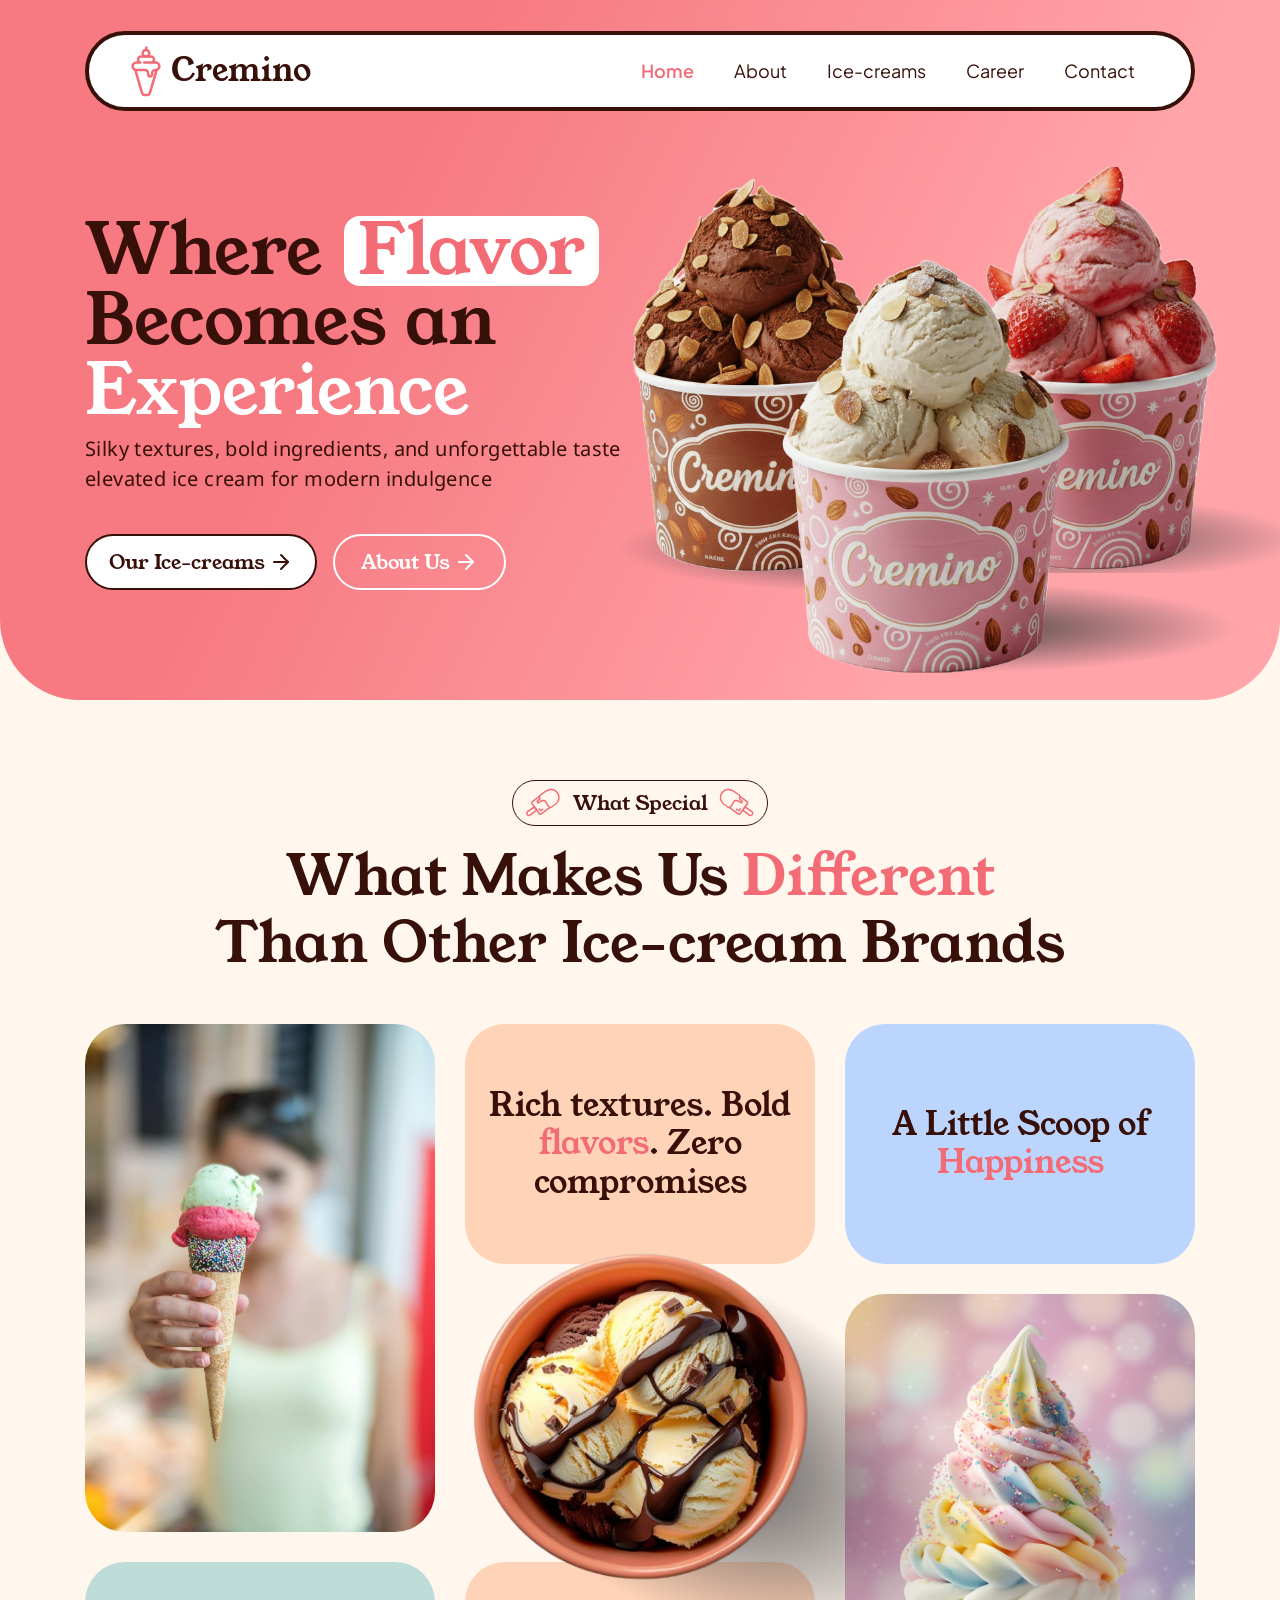
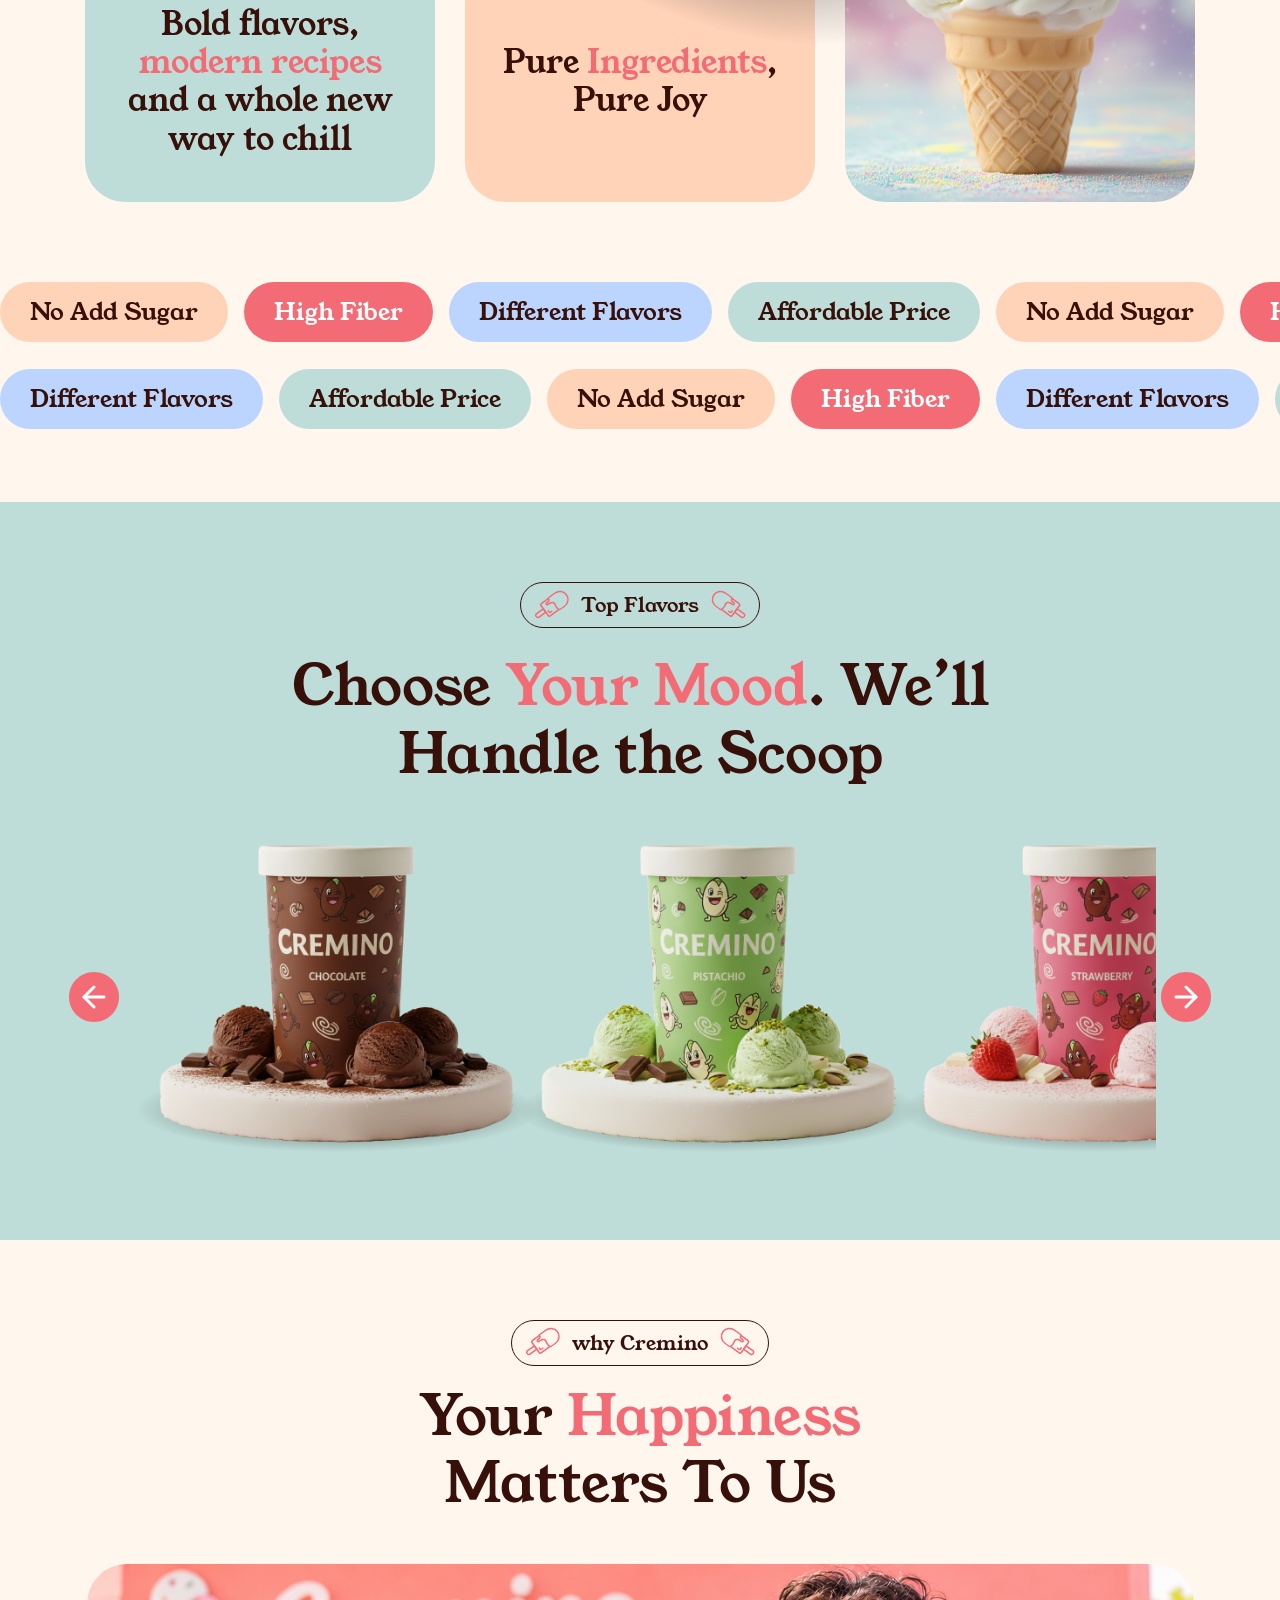
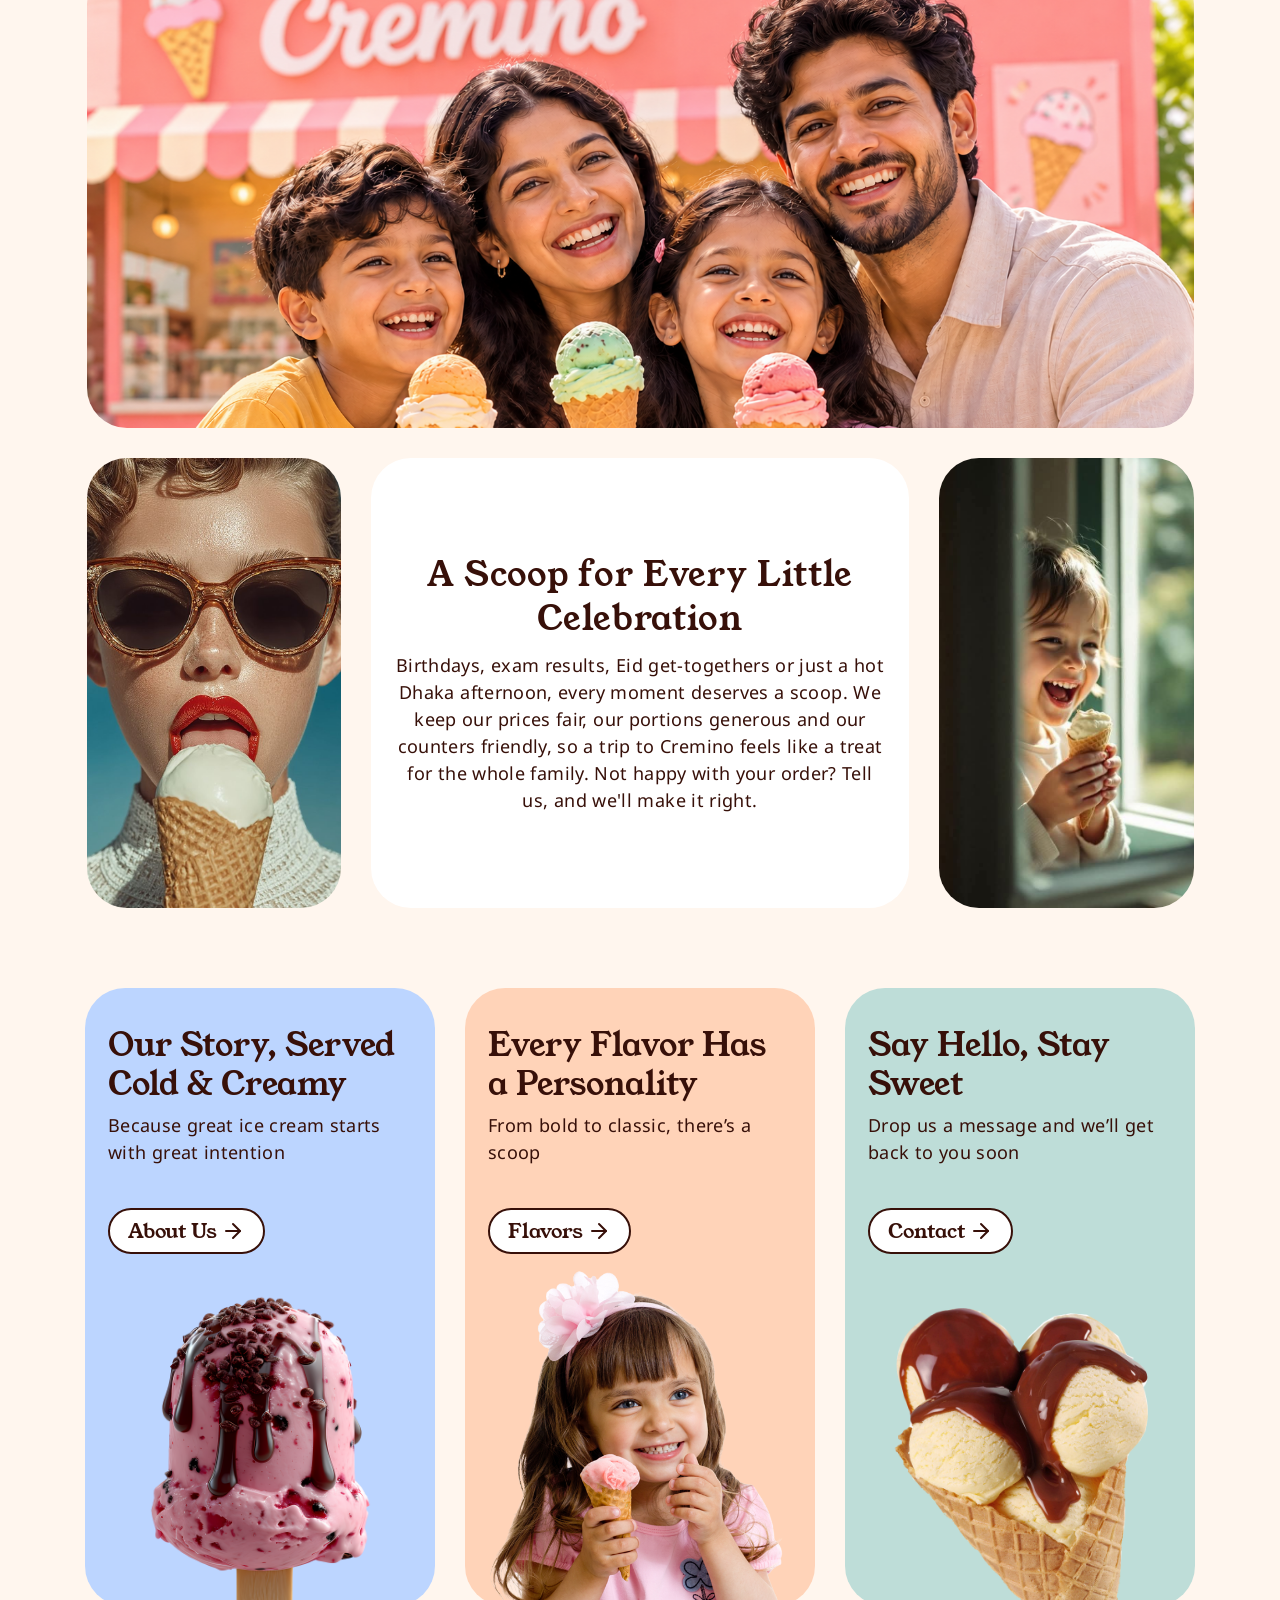
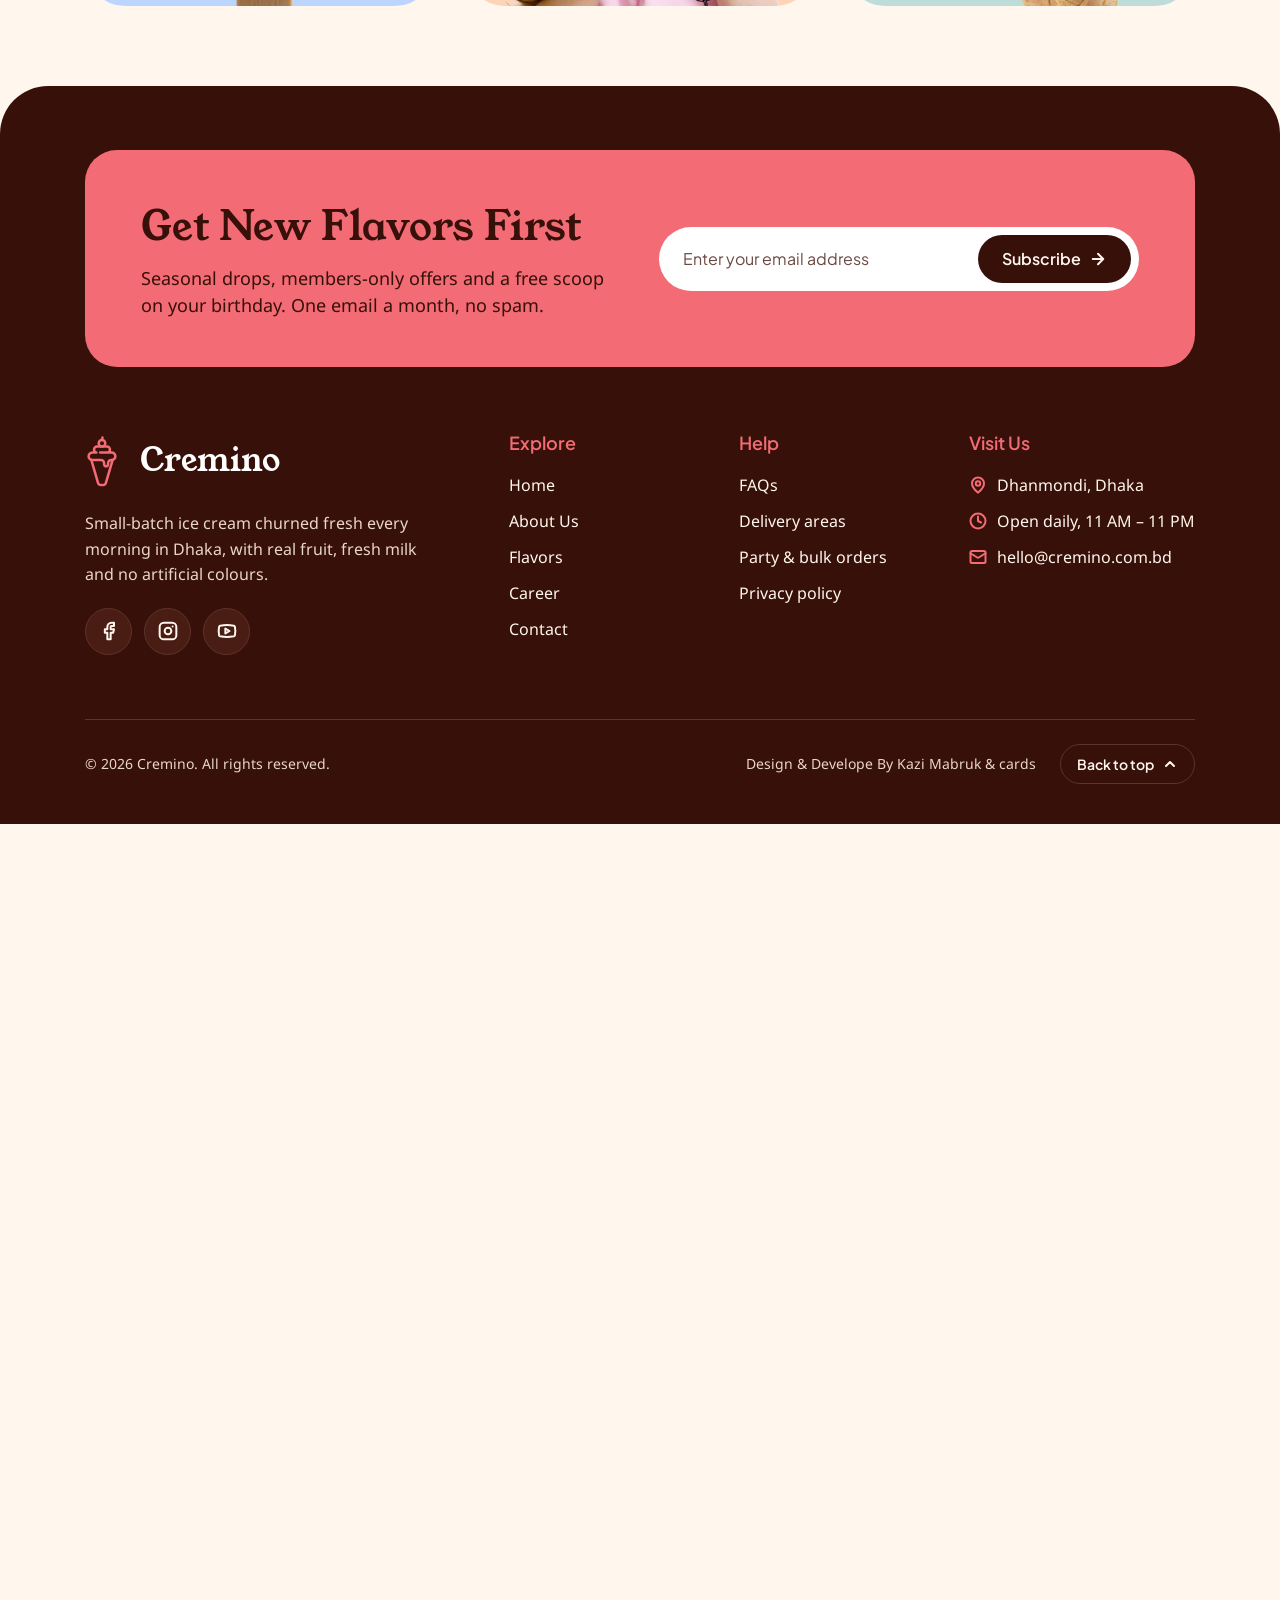
==== commit 9311b6de: "Update footer text and design credit" ====
--- a/index.html
+++ b/index.html
@@ -259,7 +259,7 @@
   <div class="f-bottom">
     <p class="copy">© 2026 Cremino. All rights reserved.</p>
     <div class="f-bottom-right">
-      <p>We accept bKash, Nagad &amp; cards</p>
+      <p>Design & Develope By Kazi Mabruk &amp; cards</p>
       <button type="button" class="to-top">Back to top <img src="assets/icon-chevron-up.svg" alt="" width="16" height="16"></button>
     </div>
   </div>
--- a/styles.css
+++ b/styles.css
@@ -137,12 +137,38 @@
   width: min(688px, 62%);
   aspect-ratio: 688 / 520;
 }
+/* ---------- Hero scroll animation (home, >820px, motion allowed) ----------
+   .pin-page is sticky inside .pin-track, which is one screen taller, so the whole page
+   holds still while that screen of scrolling drives the animation (script.js). */
+.hero-alt { display: none; }
+@media (min-width: 821px) and (prefers-reduced-motion: no-preference) {
+  /* a real block (not padding): sticky can only travel inside the parent's content box */
+  .pin-track::after { content: ""; display: block; height: 100vh; }
+  .pin-page { position: sticky; top: 0; }
+  .hero-alt { display: block; }
+  .hero-anim .hero-copy, .hero-anim .hero-visual { will-change: transform; }
+  .hero-alt-title {
+    /* centred in the gap between the nav (bottom at 111px) and the kids' heads (700px − kids height);
+       kids height = min(1008px, 90%) × 900/2340, headline height = 2 × 1.2 × font size */
+    position: absolute; z-index: 3; left: var(--gutter); right: var(--gutter);
+    top: calc((811px - min(388px, 34.6vw)) / 2 - min(67px, 5.52vw));
+    font-family: var(--display); font-size: min(56px, 4.6vw); line-height: 1.2; text-align: center; color: var(--choc);
+    transform: translateY(-400px); will-change: transform;
+  }
+  .hero-alt-title .white { color: var(--white); }
+  .hero-kids {
+    position: absolute; z-index: 1; left: 0; right: 0; bottom: 0; margin: 0 auto;
+    width: min(1008px, 90%); height: auto;
+    transform: translateY(105%); will-change: transform;
+  }
+}
 .hero-img { position: absolute; inset: 0; }
-.hero-img img { width: 100%; height: 100%; object-fit: cover; object-position: 50% 59.5%; }
+.hero-img img { width: 100%; height: 100%; object-fit: cover; object-position: 50% 59.8%; }
+/* shadows: Figma Page 3 › Home › hero group 399:110, as % of the 688×520 tubs box */
 .hs { position: absolute; }
-.hs1 { left: 34.9%; top: 80%;   width: 60.8%; height: 17.3%; }
-.hs2 { left: 44.3%; top: 62.9%; width: 60.8%; height: 15.2%; }
-.hs3 { left: -2%;   top: 64.6%; width: 51.6%; height: 19.4%; }
+.hs1 { left: 44.33%; top: 80%;    width: 51.31%; height: 17.31%; } /* 353×90 */
+.hs2 { left: 44.33%; top: 62.88%; width: 60.76%; height: 15.19%; } /* 418×79 */
+.hs3 { left: -2.03%; top: 64.62%; width: 51.6%;  height: 19.42%; } /* 355×101 */
 
 /* ---------- Mobile menu ---------- */
 .mobile-menu {
@@ -209,6 +235,17 @@
 .b-tile {
   border-radius: 40px; display: flex; align-items: center; justify-content: center;
   padding: 24px; text-align: center;
+  transition: box-shadow .3s ease;
+}
+/* soft shadow on the coloured text tiles only (photos keep their zoom) */
+@media (hover: hover) {
+  /* layered like a real shadow: tight contact + mid + wide ambient, in warm brown */
+  .b-tile:hover {
+    box-shadow:
+      0 2px 4px rgba(55, 16, 9, .10),
+      0 8px 18px rgba(55, 16, 9, .16),
+      0 22px 44px rgba(55, 16, 9, .22);
+  }
 }
 .b-tile p { font-family: var(--display); font-size: 32px; line-height: 1.2; max-width: 311px; }
 .peach { background: var(--peach); }
@@ -229,7 +266,6 @@
 .mq-row { overflow: hidden; }
 .mq-track { display: flex; gap: 16px; width: max-content; animation: mq 40s linear infinite; }
 .mq-row.b .mq-track { animation-direction: reverse; }
-.marquee:hover .mq-track { animation-play-state: paused; }
 @keyframes mq { from { transform: translateX(0); } to { transform: translateX(calc(-50% - 8px)); } }
 .pill {
   flex: none; display: inline-flex; align-items: center; justify-content: center;
@@ -270,6 +306,9 @@
 .why-sun { grid-area: sun; } .why-kid { grid-area: kid; }
 .why-side { height: 450px; border-radius: 40px; overflow: hidden; }
 .why-side img { width: 100%; height: 100%; object-fit: cover; }
+/* same gentle zoom as the bento photos */
+.why-family img, .why-side img { transition: transform .6s ease; }
+.why-family:hover img, .why-side:hover img { transform: scale(1.04); }
 .why-card {
   grid-area: card; height: 450px; background: var(--white); border-radius: 40px;
   display: flex; flex-direction: column; justify-content: center; gap: 12px;
@@ -1000,6 +1039,106 @@
   .apply-done p { font-size: 16px; }
 }
 
+/* =========================================================
+   CONTACT PAGE (designed in code; reuses .eyebrow, .field, .btn)
+   ========================================================= */
+.reach, .contact-main { max-width: calc(var(--wrap) + var(--gutter) * 2); margin: 0 auto; padding-left: var(--gutter); padding-right: var(--gutter); }
+.reach { padding-top: 80px; padding-bottom: 60px; }
+.reach .sec-head { margin-bottom: 48px; }
+.reach-cards { display: grid; grid-template-columns: repeat(3, minmax(0, 1fr)); gap: 30px; }
+.reach-card {
+  padding: 32px; border-radius: 24px;
+  display: flex; flex-direction: column; align-items: flex-start;
+  transition: transform .25s ease, box-shadow .25s ease;
+}
+.reach-card:hover { transform: translateY(-4px); box-shadow: 0 6px 0 var(--choc); }
+.reach-icon {
+  width: 56px; height: 56px; border-radius: 50%; background: var(--white);
+  display: flex; align-items: center; justify-content: center;
+}
+.reach-card h3 { margin-top: 24px; font-family: var(--display); font-weight: 400; font-size: 28px; line-height: 1.2; }
+.reach-card p { margin-top: 10px; font-size: 18px; line-height: 1.6; flex: 1; }
+.reach-link {
+  margin-top: 20px; display: inline-flex; align-items: center; gap: 6px;
+  font-weight: 600; font-size: 16px; text-decoration: underline; text-underline-offset: 4px;
+}
+.reach-link img { width: 20px; height: 20px; transition: transform .2s ease; }
+.reach-link:hover img { transform: translateX(3px); }
+
+.contact-main {
+  padding-top: 20px; padding-bottom: 80px;
+  display: grid; grid-template-columns: minmax(0, 640fr) minmax(0, 440fr); gap: 30px; align-items: start;
+}
+.contact-form-card { scroll-margin-top: 104px; padding: 40px; background: var(--white); border: 1px solid var(--f-text); border-radius: 24px; }
+.contact-form-card h2 { font-family: var(--display); font-weight: 400; font-size: 40px; line-height: 1.2; }
+.cf-intro { margin-top: 10px; font-size: 16px; line-height: 1.5; color: var(--muted); }
+.contact-form { margin-top: 28px; display: flex; flex-direction: column; gap: 18px; }
+.field.invalid textarea { border-color: #c93846; }
+.cf-submit { margin-top: 6px; align-self: flex-start; height: 52px; padding: 0 24px; gap: 6px; font-size: 18px; }
+.cf-submit img { width: 20px; height: 20px; }
+.cf-done { padding: 48px 0; text-align: center; display: flex; flex-direction: column; align-items: center; gap: 16px; }
+.cf-done[hidden] { display: none; }
+.cf-done h2:focus { outline: none; }
+.cf-done p { max-width: 420px; font-size: 18px; line-height: 1.5; }
+.cf-done .btn { margin-top: 8px; height: 52px; font-size: 18px; }
+
+.contact-side { display: flex; flex-direction: column; gap: 30px; }
+.hours-card { padding: 32px; border-radius: 24px; background: var(--choc); color: var(--cream); }
+.hours-card h3 { display: flex; align-items: center; gap: 12px; font-family: var(--display); font-weight: 400; font-size: 28px; line-height: 1.2; }
+.hours-card h3 img { width: 44px; height: 44px; padding: 10px; border-radius: 50%; background: var(--peach); }
+.hours { margin: 20px 0 0; }
+.hours div { display: flex; justify-content: space-between; gap: 16px; padding: 12px 0; border-bottom: 1px solid var(--f-line); font-size: 16px; }
+.hours dt { color: var(--f-text); }
+.hours dd { margin: 0; font-weight: 600; white-space: nowrap; }
+.hours-note { margin-top: 14px; font-size: 14px; color: var(--f-text); }
+
+.party-card {
+  position: relative; overflow: hidden; min-height: 300px;
+  padding: 32px; border-radius: 24px; background: var(--pink); color: var(--white);
+}
+.party-copy { position: relative; z-index: 1; max-width: 230px; display: flex; flex-direction: column; align-items: flex-start; }
+.party-card h3 { font-family: var(--display); font-weight: 400; font-size: 32px; line-height: 1.15; }
+.party-card p { margin-top: 12px; font-size: 16px; line-height: 1.5; }
+.party-card .btn { margin-top: 20px; font-size: 16px; }
+.party-img {
+  position: absolute; right: -36px; bottom: -40px; width: 200px; height: auto;
+  transform: rotate(12deg); transition: transform .35s ease;
+}
+.party-card:hover .party-img { transform: rotate(4deg) translateY(-8px); }
+
+@media (max-width: 1000px) {
+  .reach-cards { grid-template-columns: 1fr 1fr; }
+  .reach-cards .reach-card:last-child { grid-column: 1 / -1; }
+  .contact-main { grid-template-columns: 1fr; }
+  .contact-side { display: grid; grid-template-columns: 1fr 1fr; gap: 24px; }
+}
+@media (max-width: 820px) {
+  .reach { padding-top: 40px; padding-bottom: 32px; }
+  .reach .sec-head { margin-bottom: 28px; }
+  .reach-cards { grid-template-columns: 1fr; gap: 16px; }
+  .reach-card { padding: 24px; }
+  .reach-card:hover { transform: none; box-shadow: none; }
+  .reach-icon { width: 48px; height: 48px; }
+  .reach-card h3 { margin-top: 16px; font-size: 22px; }
+  .reach-card p { font-size: 16px; }
+  .reach-link { margin-top: 14px; min-height: 44px; }
+
+  .contact-main { padding-top: 8px; padding-bottom: 56px; gap: 16px; }
+  .contact-form-card { padding: 24px 20px; }
+  .contact-form-card h2 { font-size: 30px; }
+  .contact-form { margin-top: 24px; gap: 16px; }
+  .cf-submit { align-self: stretch; }
+  .cf-done { padding: 32px 0; }
+  .cf-done p { font-size: 16px; }
+  .contact-side { display: flex; gap: 16px; }
+  .hours-card, .party-card { padding: 24px; }
+  .hours-card h3 { font-size: 22px; }
+  .party-card { min-height: 280px; }
+  .party-card h3 { font-size: 26px; }
+  .party-copy { max-width: 62%; }
+  .party-img { width: 170px; right: -40px; }
+}
+
 @media (prefers-reduced-motion: reduce) {
   html { scroll-behavior: auto; }
   .mq-track { animation: none; }
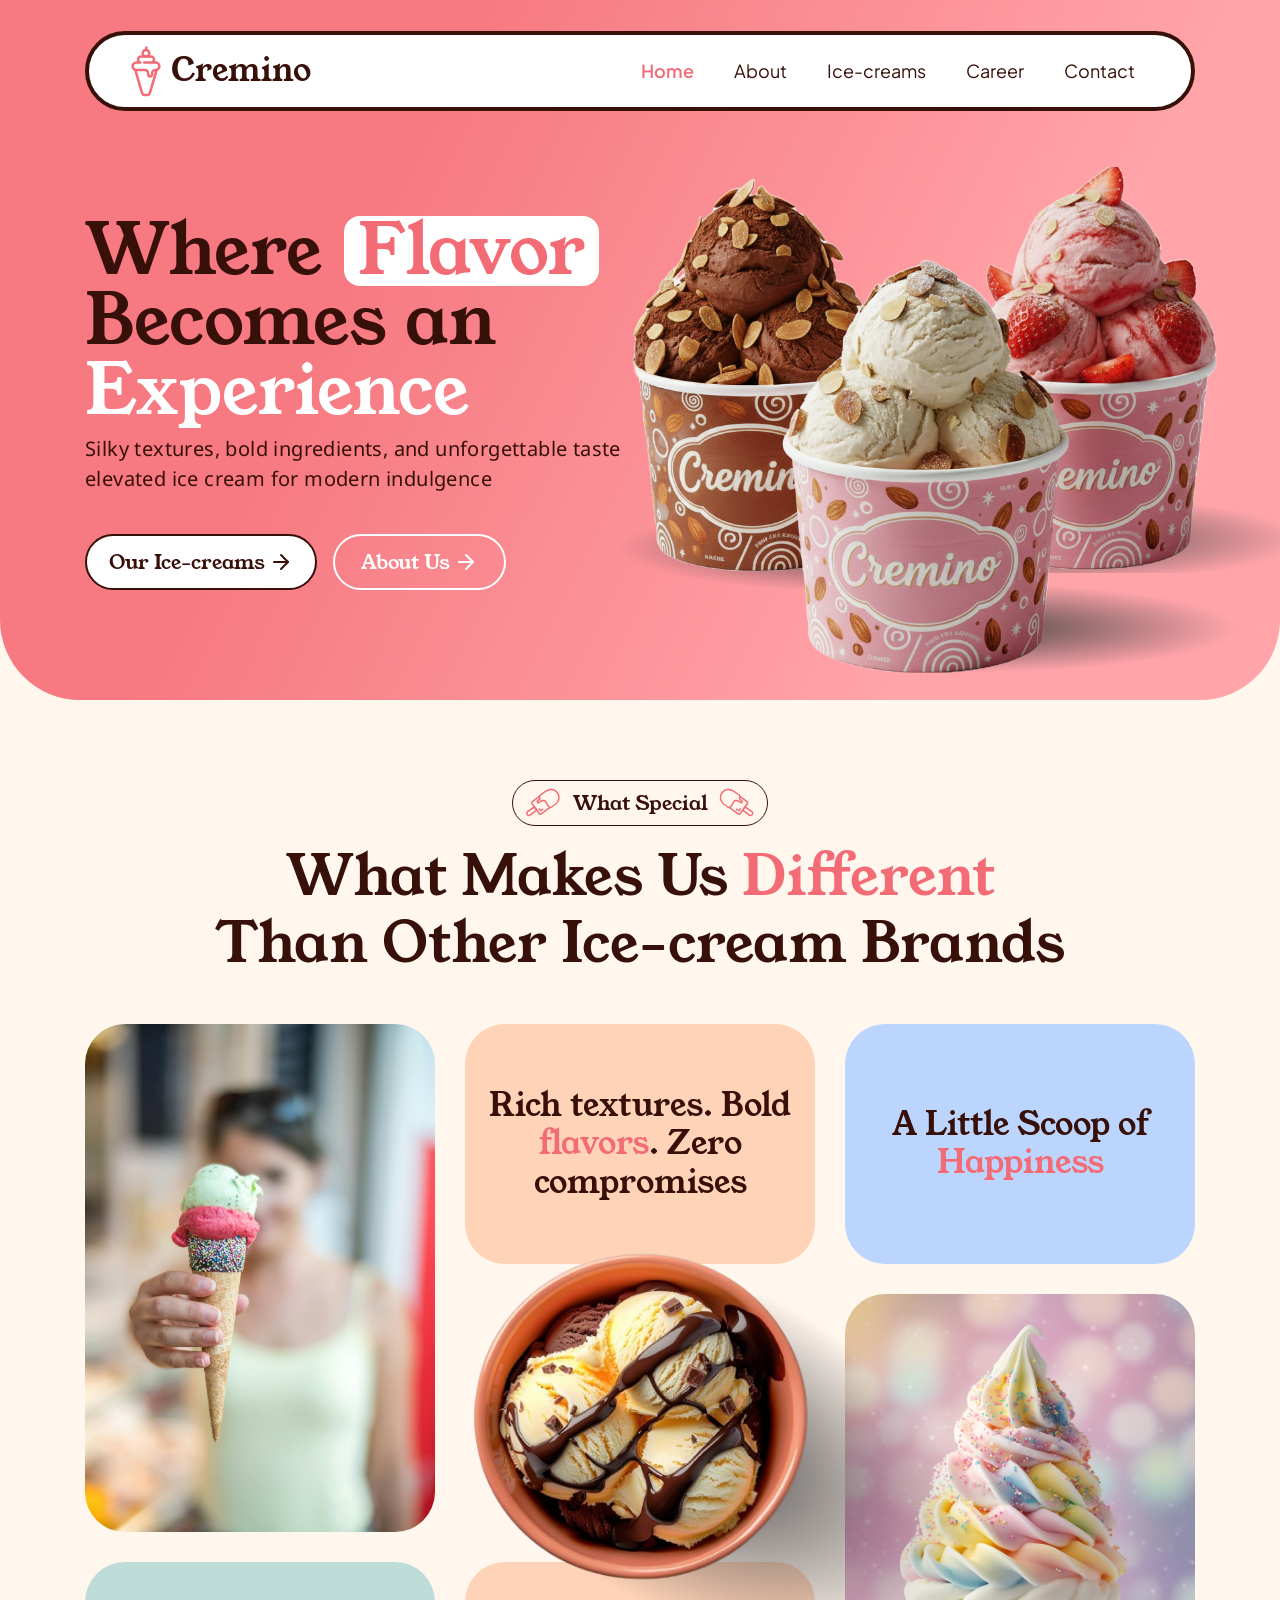
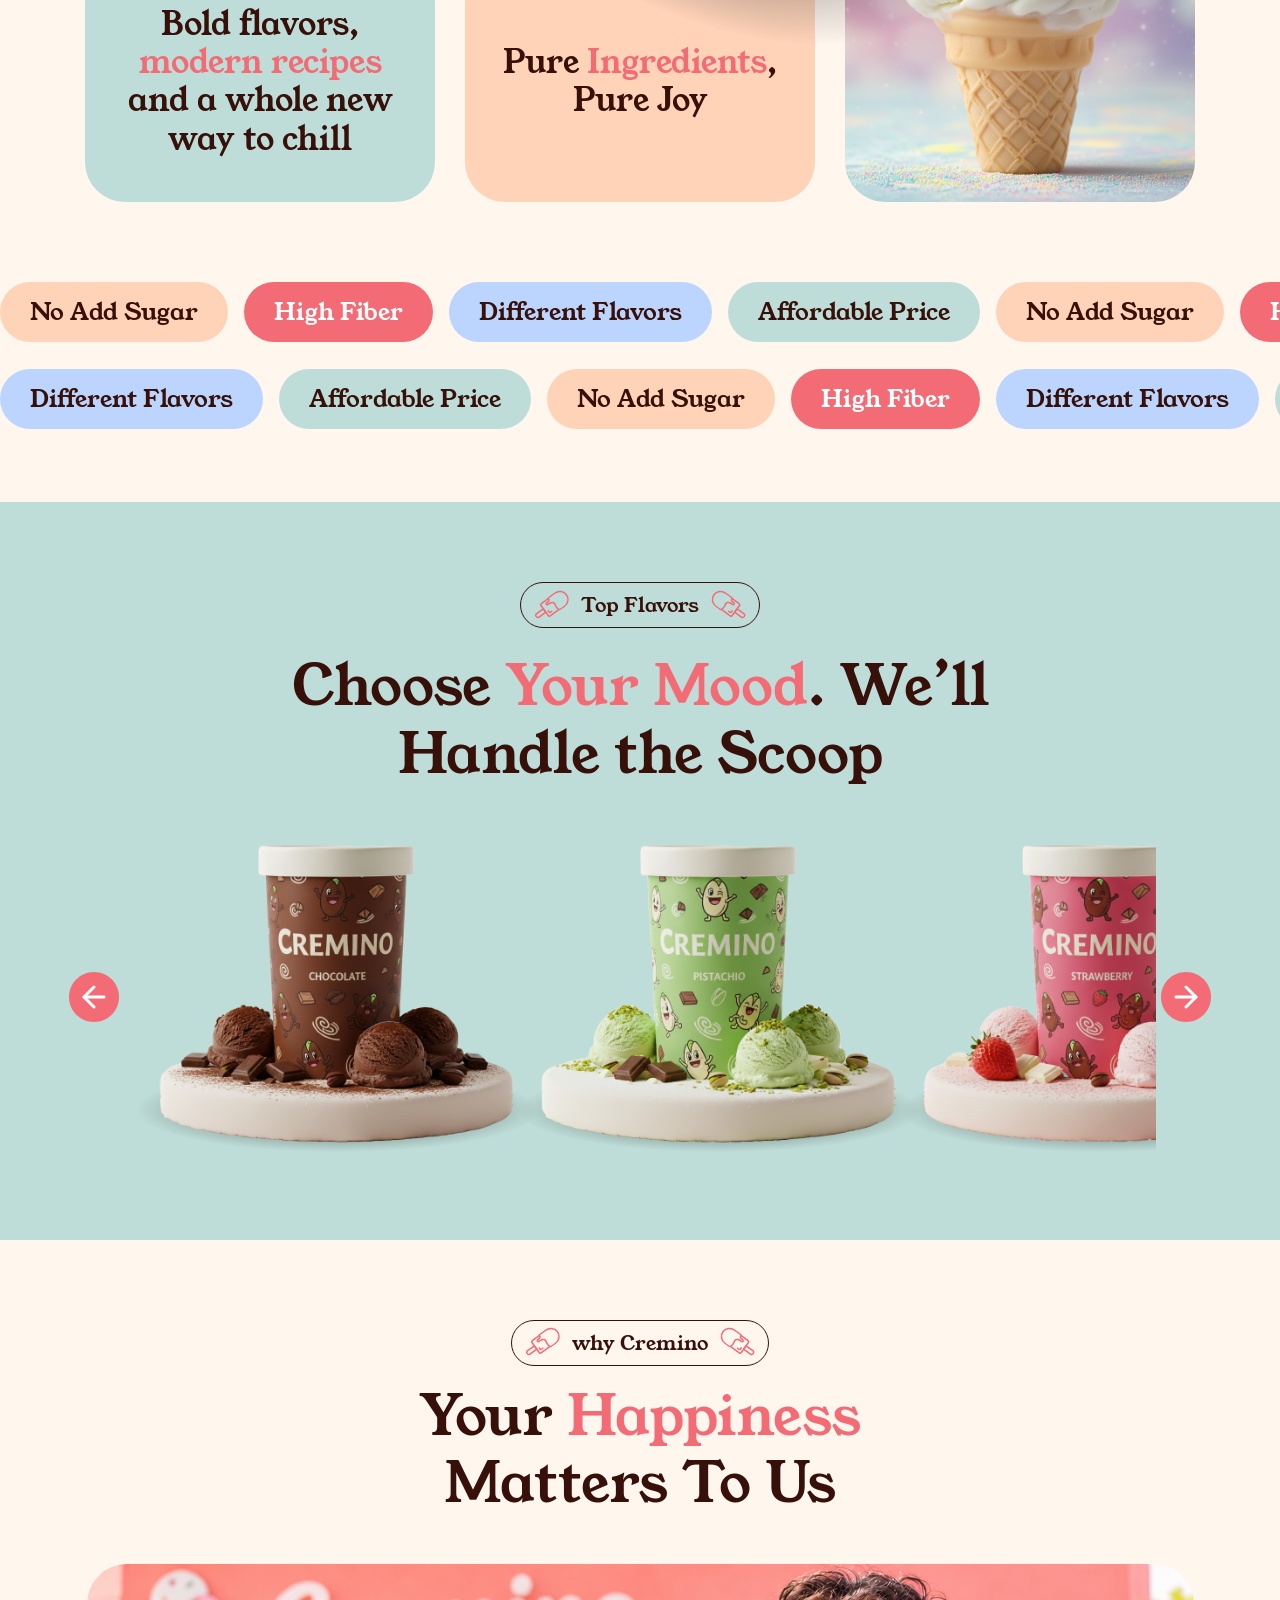
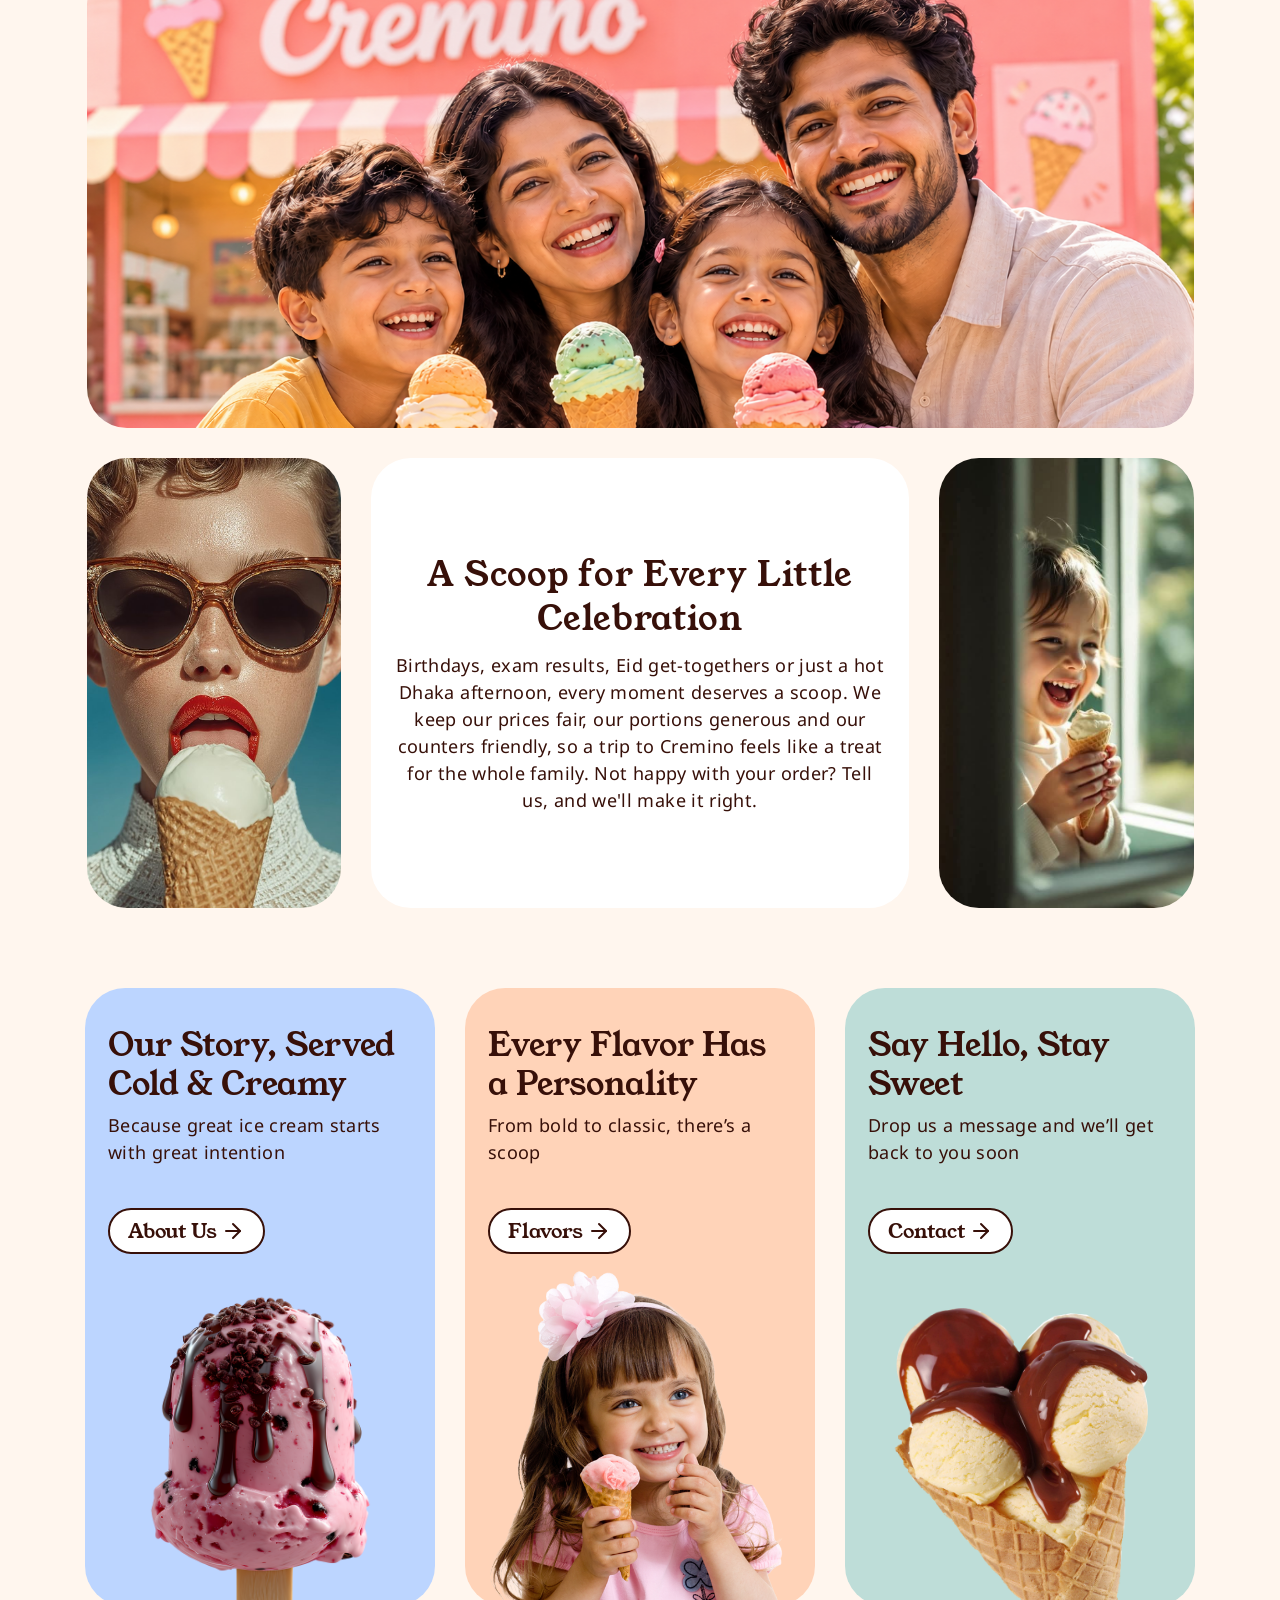
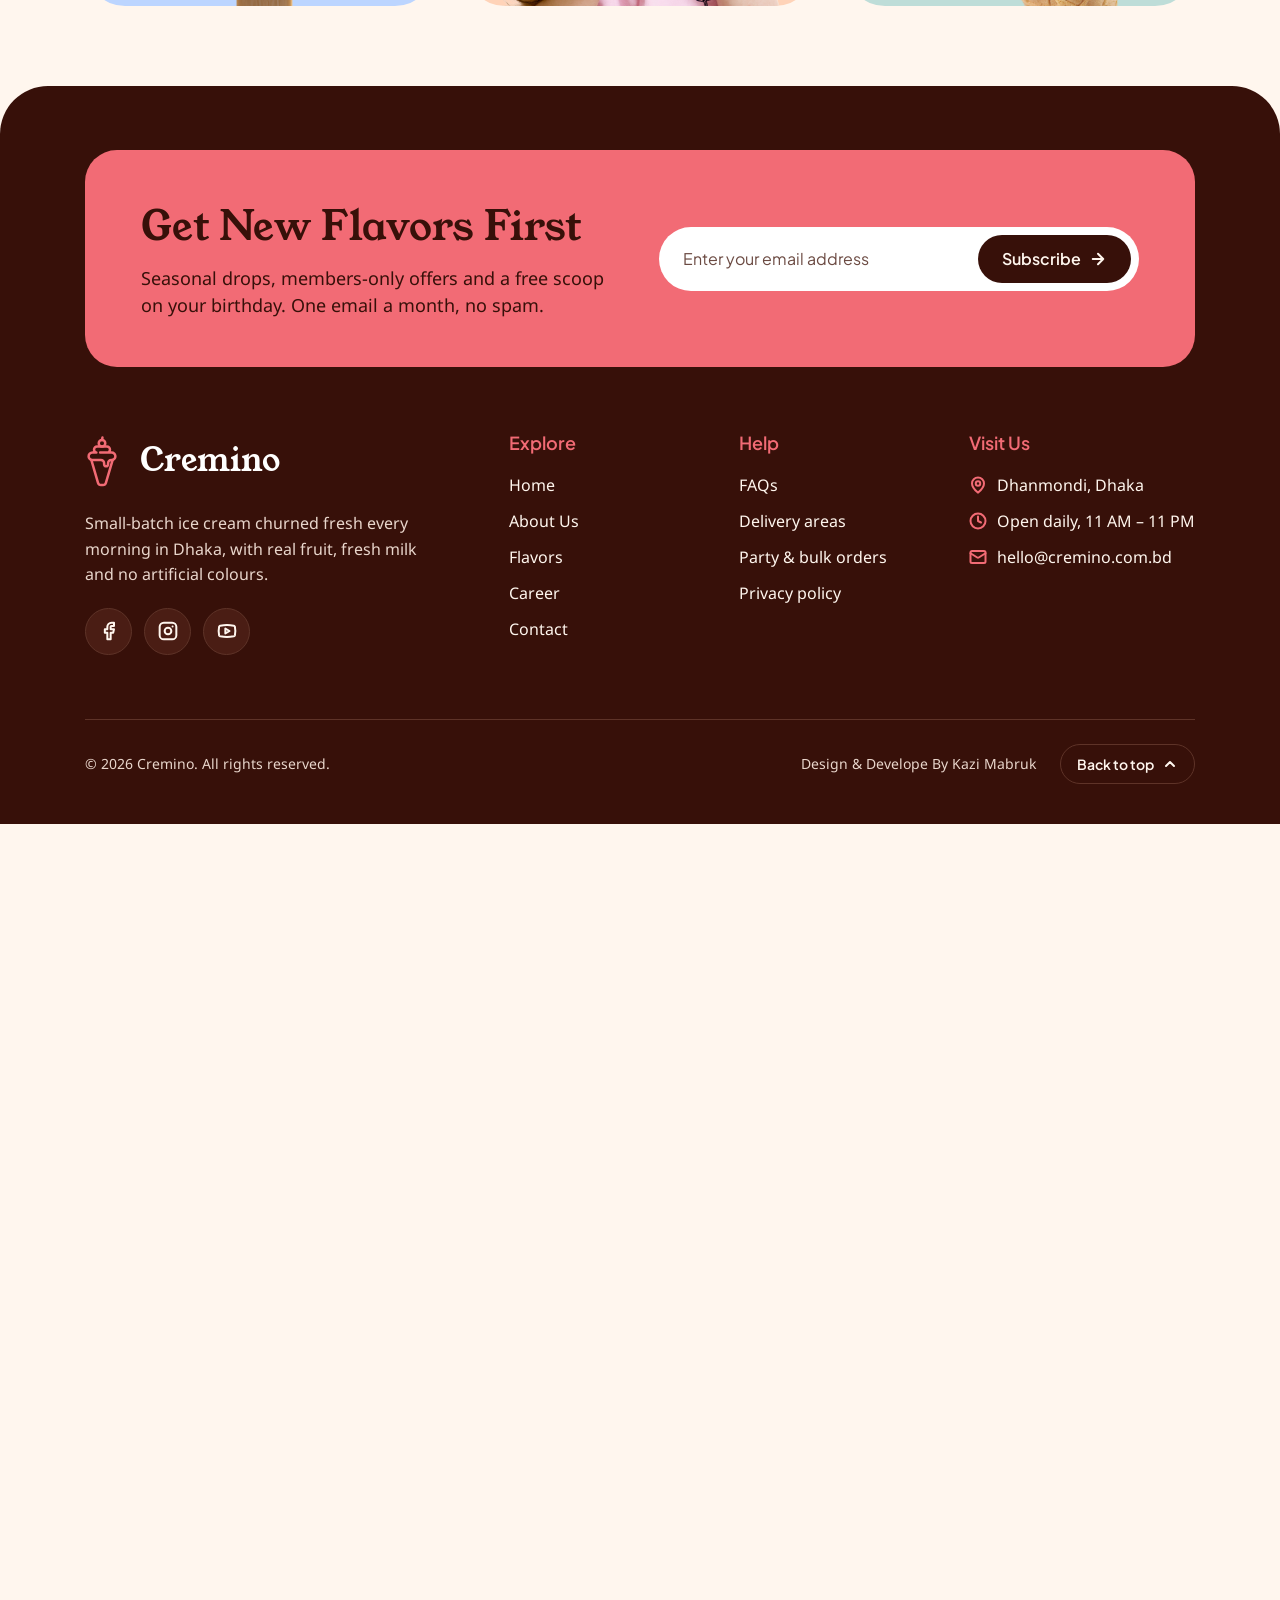
==== commit ff2b670d: "Remove 'and cards' from footer text" ====
--- a/index.html
+++ b/index.html
@@ -259,7 +259,7 @@
   <div class="f-bottom">
     <p class="copy">© 2026 Cremino. All rights reserved.</p>
     <div class="f-bottom-right">
-      <p>Design & Develope By Kazi Mabruk &amp; cards</p>
+      <p>Design & Develope By Kazi Mabruk</p>
       <button type="button" class="to-top">Back to top <img src="assets/icon-chevron-up.svg" alt="" width="16" height="16"></button>
     </div>
   </div>
